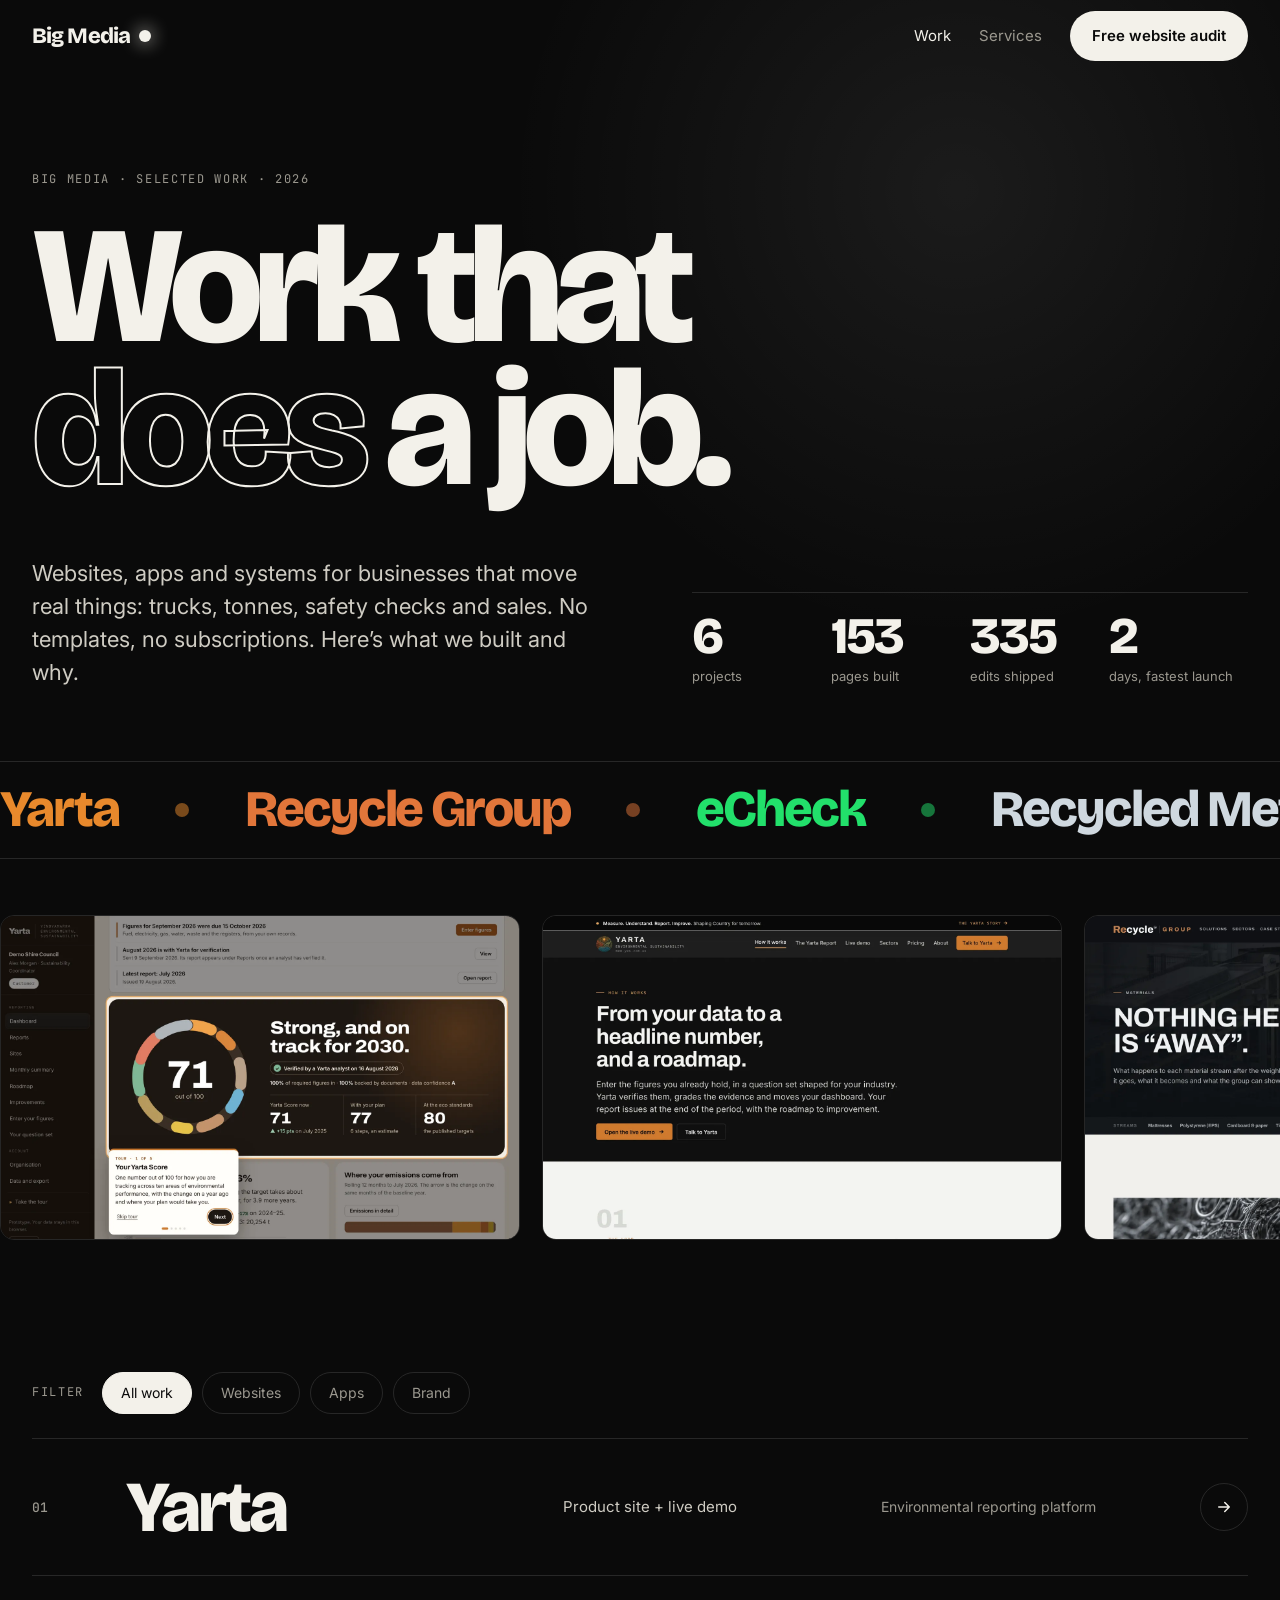
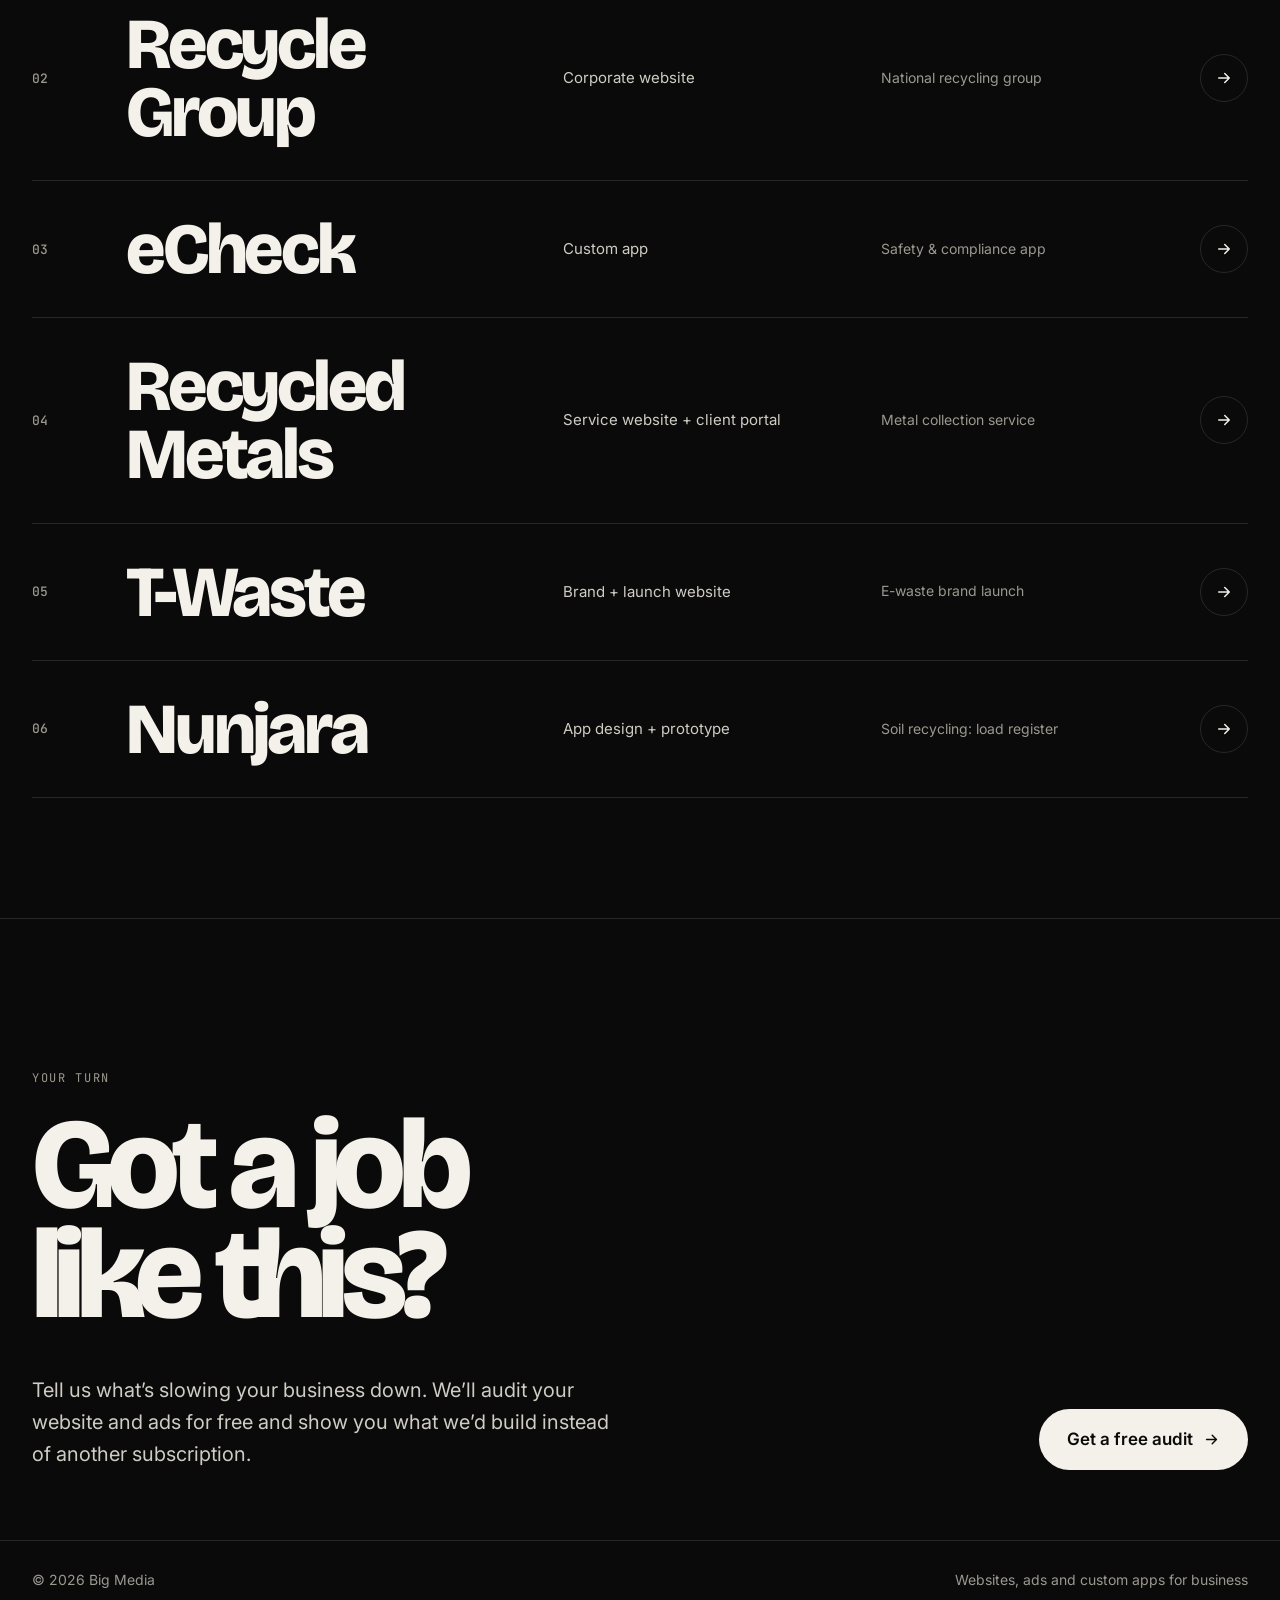
==== index.html @ c3345594 "Big Media case studies: work index and six case studies Co-Authored-By: Claude Opus 5.5 <noreply@ant" ====
<!doctype html>
<html lang="en-AU"><head>
<meta charset="utf-8"><meta name="viewport" content="width=device-width,initial-scale=1">
<title>Work | Big Media</title><meta name="description" content="Websites, apps and systems built by Big Media.">
<meta property="og:title" content="Work | Big Media"><meta property="og:description" content="Websites, apps and systems built by Big Media."><meta name="theme-color" content="#0a0a0a">
<link rel="preconnect" href="https://fonts.googleapis.com"><link rel="preconnect" href="https://fonts.gstatic.com" crossorigin>
<link href="https://fonts.googleapis.com/css2?family=Bricolage+Grotesque:opsz,wght@12..96,700;12..96,800&family=Inter:wght@400;500;600&family=JetBrains+Mono:wght@500&display=swap" rel="stylesheet">
<link rel="stylesheet" href="assets/site.css">
<style>:root{--a:#f3f1ea;--a-ink:#0a0a0a;--a-dark:#0c0c0c}</style>
</head><body>
<div class="prog" aria-hidden="true"></div>
<header class="top"><div class="wrap">
  <a class="logo" href="">Big Media<i></i></a>
  <nav class="nav"><a class="on" href="">Work</a><a href="#services">Services</a><a class="btn" href="#audit">Free website audit</a></nav>
</div></header>
<main>
<section class="ix-hero"><div class="wrap">
  <div class="k rv">Big Media · Selected work · 2026</div>
  <h1 class="rv d1"><span>Work that</span><span><em>does</em> a job.</span></h1>
  <div class="ix-sub"><p class="rv d2">Websites, apps and systems for businesses that move real things: trucks, tonnes, safety checks and sales. No templates, no subscriptions. Here’s what we built and why.</p>
  <div class="agg rv d3 countme"><div><b data-n="6">6</b><span>projects</span></div><div><b data-n="153">153</b><span>pages built</span></div><div><b data-n="335">335</b><span>edits shipped</span></div><div><b data-n="2">2</b><span>days, fastest launch</span></div></div></div>
</div>
<div class="marq" aria-hidden="true"><div class="tr"><span style="color:#e8892c">Yarta</span><span style="color:#e2763a">Recycle Group</span><span style="color:#22e06b">eCheck</span><span style="color:#cfd8df">Recycled Metals</span><span style="color:#3cff7d">T-Waste</span><span style="color:#e0a92e">Nunjara</span><span style="color:#e8892c">Yarta</span><span style="color:#e2763a">Recycle Group</span><span style="color:#22e06b">eCheck</span><span style="color:#cfd8df">Recycled Metals</span><span style="color:#3cff7d">T-Waste</span><span style="color:#e0a92e">Nunjara</span></div></div>
<div class="reel" aria-hidden="true"><div class="tr"><img src="img/yarta-demo.webp" alt="" loading="lazy"><img src="img/yarta-how.webp" alt="" loading="lazy"><img src="img/recycle-materials.webp" alt="" loading="lazy"><img src="img/recycle-trace.webp" alt="" loading="lazy"><img src="img/echeck-form.webp" alt="" loading="lazy"><img src="img/echeck-hero.webp" alt="" loading="lazy"><img src="img/steel-process.webp" alt="" loading="lazy"><img src="img/metals-book.webp" alt="" loading="lazy"><img src="img/twaste-tv.webp" alt="" loading="lazy"><img src="img/twaste-what.webp" alt="" loading="lazy"><img src="img/nun-a-truck.webp" alt="" loading="lazy"><img src="img/nun-a-office.webp" alt="" loading="lazy"><img src="img/yarta-demo.webp" alt="" loading="lazy"><img src="img/yarta-how.webp" alt="" loading="lazy"><img src="img/recycle-materials.webp" alt="" loading="lazy"><img src="img/recycle-trace.webp" alt="" loading="lazy"><img src="img/echeck-form.webp" alt="" loading="lazy"><img src="img/echeck-hero.webp" alt="" loading="lazy"><img src="img/steel-process.webp" alt="" loading="lazy"><img src="img/metals-book.webp" alt="" loading="lazy"><img src="img/twaste-tv.webp" alt="" loading="lazy"><img src="img/twaste-what.webp" alt="" loading="lazy"><img src="img/nun-a-truck.webp" alt="" loading="lazy"><img src="img/nun-a-office.webp" alt="" loading="lazy"></div></div></section>
<section id="work"><div class="wrap">
  <div class="filters rv"><span class="k">Filter</span><button class="chip" data-f="all" aria-pressed="true">All work</button><button class="chip" data-f="web" aria-pressed="false">Websites</button><button class="chip" data-f="app" aria-pressed="false">Apps</button><button class="chip" data-f="brand" aria-pressed="false">Brand</button></div>
  <div class="rows"><a class="row rv" href="yarta/" data-img="img/yarta-hero.webp" data-f="web app" style="--c:#e8892c">
<span class="th"><img src="img/yarta-hero.webp" alt="" loading="lazy" width="1600" height="1000"></span>
<span class="n">01</span><h2>Yarta</h2><span class="sv">Product site + live demo</span><span class="kk">Environmental reporting platform</span><span class="ar"><svg viewBox="0 0 24 24" fill="none" stroke="currentColor" stroke-width="2" stroke-linecap="round" stroke-linejoin="round"><path d="M5 12h14M13 6l6 6-6 6"/></svg></span></a><a class="row rv" href="recycle-group/" data-img="img/recycle-hero.webp" data-f="web" style="--c:#e2763a">
<span class="th"><img src="img/recycle-hero.webp" alt="" loading="lazy" width="1600" height="1000"></span>
<span class="n">02</span><h2>Recycle Group</h2><span class="sv">Corporate website</span><span class="kk">National recycling group</span><span class="ar"><svg viewBox="0 0 24 24" fill="none" stroke="currentColor" stroke-width="2" stroke-linecap="round" stroke-linejoin="round"><path d="M5 12h14M13 6l6 6-6 6"/></svg></span></a><a class="row rv" href="echeck/" data-img="img/echeck-shear.webp" data-f="app" style="--c:#22e06b">
<span class="th"><img src="img/echeck-shear.webp" alt="" loading="lazy" width="1600" height="1000"></span>
<span class="n">03</span><h2>eCheck</h2><span class="sv">Custom app</span><span class="kk">Safety &amp; compliance app</span><span class="ar"><svg viewBox="0 0 24 24" fill="none" stroke="currentColor" stroke-width="2" stroke-linecap="round" stroke-linejoin="round"><path d="M5 12h14M13 6l6 6-6 6"/></svg></span></a><a class="row rv" href="recycled-metals/" data-img="img/metals-hero.webp" data-f="web" style="--c:#cfd8df">
<span class="th"><img src="img/metals-hero.webp" alt="" loading="lazy" width="1600" height="1000"></span>
<span class="n">04</span><h2>Recycled Metals</h2><span class="sv">Service website + client portal</span><span class="kk">Metal collection service</span><span class="ar"><svg viewBox="0 0 24 24" fill="none" stroke="currentColor" stroke-width="2" stroke-linecap="round" stroke-linejoin="round"><path d="M5 12h14M13 6l6 6-6 6"/></svg></span></a><a class="row rv" href="t-waste/" data-img="img/twaste-hero.webp" data-f="web brand" style="--c:#3cff7d">
<span class="th"><img src="img/twaste-hero.webp" alt="" loading="lazy" width="1600" height="1000"></span>
<span class="n">05</span><h2>T-Waste</h2><span class="sv">Brand + launch website</span><span class="kk">E-waste brand launch</span><span class="ar"><svg viewBox="0 0 24 24" fill="none" stroke="currentColor" stroke-width="2" stroke-linecap="round" stroke-linejoin="round"><path d="M5 12h14M13 6l6 6-6 6"/></svg></span></a><a class="row rv" href="nunjara/" data-img="img/nun-a-field.webp" data-f="app" style="--c:#e0a92e">
<span class="th"><img src="img/nun-a-field.webp" alt="" loading="lazy" width="1600" height="1000"></span>
<span class="n">06</span><h2>Nunjara</h2><span class="sv">App design + prototype</span><span class="kk">Soil recycling: load register</span><span class="ar"><svg viewBox="0 0 24 24" fill="none" stroke="currentColor" stroke-width="2" stroke-linecap="round" stroke-linejoin="round"><path d="M5 12h14M13 6l6 6-6 6"/></svg></span></a></div>
</div></section>
<div class="peek" aria-hidden="true"><img alt=""></div>
</main><section class="cta" id="audit"><div class="wrap">
  <div class="k rv">Your turn</div>
  <h2 class="rv d1">Got a job<br>like <em>this?</em></h2>
  <div class="row3 rv d2"><p>Tell us what’s slowing your business down. We’ll audit your website and ads for free and show you what we’d build instead of another subscription.</p>
  <a class="btn acc" href="#contact">Get a free audit <svg viewBox="0 0 24 24" fill="none" stroke="currentColor" stroke-width="2" stroke-linecap="round" stroke-linejoin="round"><path d="M5 12h14M13 6l6 6-6 6"/></svg></a></div>
</div></section>
<footer class="foot"><div class="wrap"><span>© 2026 Big Media</span><span>Websites, ads and custom apps for business</span></div></footer>
<div class="lb" role="dialog" aria-modal="true" aria-label="Screenshot"><img alt=""><div class="cap"></div><button class="x" aria-label="Close"><svg viewBox="0 0 24 24" fill="none" stroke="currentColor" stroke-width="2" stroke-linecap="round"><path d="M6 6l12 12M18 6L6 18"/></svg></button><button class="pv" aria-label="Previous"><svg viewBox="0 0 24 24" fill="none" stroke="currentColor" stroke-width="2" stroke-linecap="round" stroke-linejoin="round"><path d="M19 12H5M11 6l-6 6 6 6"/></svg></button><button class="nx" aria-label="Next"><svg viewBox="0 0 24 24" fill="none" stroke="currentColor" stroke-width="2" stroke-linecap="round" stroke-linejoin="round"><path d="M5 12h14M13 6l6 6-6 6"/></svg></button></div>
<script src="assets/site.js" defer></script>
</body></html>
---- assets/site.css ----
/* Big Media: case studies. Brand tokens up top; each case study sets --a (its accent) and --a-ink. */
:root{
  --black:#0a0a0a; --char:#121212; --char2:#191919; --line-d:#272727; --white:#f3f1ea; --muted-d:#9b988f;
  --paper:#f3f1ea; --paper2:#fbfaf6; --ink:#0c0c0c; --ink2:#36352f; --muted:#68665f; --line:#dbd8ce;
  --a:#f3f1ea; --a-ink:#0a0a0a;
  --display:"Bricolage Grotesque","Inter",system-ui,sans-serif; --body:"Inter",system-ui,sans-serif; --mono:"JetBrains Mono",ui-monospace,monospace;
  --wrap:1320px; --r:20px; --ease:cubic-bezier(.2,.7,.1,1);
}
*{box-sizing:border-box}
html{-webkit-text-size-adjust:100%;scroll-behavior:smooth}
body{margin:0;background:var(--black);color:var(--white);font:17px/1.6 var(--body);-webkit-font-smoothing:antialiased;overflow-x:hidden}
img{display:block;max-width:100%;height:auto}
a{color:inherit}
button{font:inherit;color:inherit;cursor:pointer}
::selection{background:var(--a);color:var(--a-ink)}
:focus-visible{outline:2px solid var(--a);outline-offset:3px;border-radius:4px}
.wrap{max-width:var(--wrap);margin:0 auto;padding:0 32px}
@media(max-width:700px){.wrap{padding:0 16px}}
.mono{font-family:var(--mono)}
.k{font-family:var(--mono);font-size:12px;letter-spacing:.14em;text-transform:uppercase;color:var(--muted-d)}
.light .k{color:var(--muted)}
.k b{color:var(--a);font-weight:500}
.light{background:var(--paper);color:var(--ink)}

/* reveal */
.rv{opacity:0;transform:translateY(28px);transition:opacity .9s var(--ease),transform .9s var(--ease)}
.rv.in{opacity:1;transform:none}
.rv.d1{transition-delay:.08s}.rv.d2{transition-delay:.16s}.rv.d3{transition-delay:.24s}
@media(prefers-reduced-motion:reduce){.rv{opacity:1;transform:none;transition:none}html{scroll-behavior:auto}}

/* header */
.top{position:fixed;inset:0 0 auto 0;z-index:40;transition:background .3s,border-color .3s;border-bottom:1px solid transparent}
.top.solid{background:rgba(10,10,10,.82);backdrop-filter:blur(14px);border-color:var(--line-d)}
.top .wrap{display:flex;align-items:center;gap:28px;height:72px}
.logo{font:800 22px/1 var(--display);letter-spacing:-.04em;text-decoration:none;display:flex;align-items:center;gap:9px}
.logo i{width:12px;height:12px;border-radius:50%;background:var(--a);box-shadow:0 0 18px var(--a)}
.nav{margin-left:auto;display:flex;gap:28px;align-items:center;font-size:15px}
.nav a{text-decoration:none;color:var(--muted-d);transition:color .2s}
.nav a:hover,.nav a.on{color:var(--white)}
.btn{display:inline-flex;align-items:center;gap:10px;background:var(--white);color:var(--black)!important;text-decoration:none;font-weight:600;font-size:15px;padding:13px 22px;border-radius:999px;white-space:nowrap;transition:transform .25s var(--ease),background .25s;border:0}
.btn:hover{transform:translateY(-2px)}
.btn svg{width:17px;height:17px;transition:transform .25s var(--ease)}
.btn:hover svg{transform:translateX(3px)}
.btn.acc{background:var(--a);color:var(--a-ink)!important}
.btn.line{background:transparent;color:var(--white)!important;box-shadow:inset 0 0 0 1.5px #3a3a3a}
.light .btn.line{color:var(--ink)!important;box-shadow:inset 0 0 0 1.5px var(--ink)}
@media(max-width:760px){.nav a:not(.btn){display:none}.nav .btn{padding:10px 16px;font-size:14px}}
.prog{position:fixed;left:0;top:0;height:3px;width:0;background:var(--a);z-index:50;box-shadow:0 0 12px var(--a)}

/* ============ INDEX ============ */
.ix-hero{padding:170px 0 60px;position:relative;overflow:hidden}
.ix-hero::before{content:"";position:absolute;inset:-20% -10% auto auto;width:900px;height:900px;background:radial-gradient(closest-side,rgba(255,255,255,.07),transparent);pointer-events:none}
.ix-hero h1{font:800 clamp(64px,13vw,210px)/.86 var(--display);letter-spacing:-.055em;margin:26px 0 0}
.ix-hero h1 span{display:block}
.ix-hero h1 em{font-style:normal;color:transparent;-webkit-text-stroke:2px var(--white)}
.ix-sub{display:grid;grid-template-columns:1.1fr 1fr;gap:48px;align-items:end;margin-top:56px}
.ix-sub p{font-size:22px;line-height:1.5;color:#cfccc3;margin:0;max-width:560px}
.agg{display:grid;grid-template-columns:repeat(4,1fr);gap:0;border-top:1px solid var(--line-d)}
.agg div{padding:18px 12px 0 0}
.agg b{display:block;font:800 clamp(34px,4vw,56px)/1 var(--display);letter-spacing:-.04em}
.agg span{font-size:13px;color:var(--muted-d)}
@media(max-width:900px){.ix-sub{grid-template-columns:1fr}.agg{grid-template-columns:1fr 1fr}.agg div{padding-bottom:14px}}

.marq{border-block:1px solid var(--line-d);overflow:hidden;padding:22px 0;margin-top:72px}
.marq .tr{display:flex;gap:56px;width:max-content;animation:mq 38s linear infinite}
.marq span{font:800 clamp(30px,4vw,56px)/1 var(--display);letter-spacing:-.04em;white-space:nowrap;display:flex;align-items:center;gap:56px}
.marq span::after{content:"";width:14px;height:14px;border-radius:50%;background:currentColor;opacity:.5}
@keyframes mq{to{transform:translateX(-50%)}}
@media(prefers-reduced-motion:reduce){.marq .tr{animation:none}}

.filters{display:flex;gap:10px;flex-wrap:wrap;padding:72px 0 24px;align-items:center}
.filters .k{margin-right:8px}
.chip{background:transparent;border:1px solid var(--line-d);color:var(--muted-d);border-radius:999px;padding:9px 18px;font-size:14px;transition:all .2s}
.chip:hover{color:var(--white);border-color:#444}
.chip[aria-pressed=true]{background:var(--white);color:var(--black);border-color:var(--white)}

.rows{border-top:1px solid var(--line-d);margin-bottom:120px}
.row{display:grid;grid-template-columns:70px 1.4fr 1fr 1fr 48px;gap:24px;align-items:center;padding:34px 0;border-bottom:1px solid var(--line-d);text-decoration:none;position:relative;transition:padding .4s var(--ease)}
.row .n{font:500 13px var(--mono);color:var(--muted-d)}
.row h2{font:800 clamp(38px,5.6vw,84px)/.95 var(--display);letter-spacing:-.045em;margin:0;transition:color .3s,transform .4s var(--ease)}
.row .sv{font-size:15px;color:#cfccc3}
.row .kk{font-size:14px;color:var(--muted-d)}
.row .ar{width:48px;height:48px;border-radius:50%;border:1px solid var(--line-d);display:grid;place-items:center;transition:all .3s var(--ease)}
.row .ar svg{width:18px;height:18px}
.row:hover h2{color:var(--c);transform:translateX(12px)}
.row:hover .ar{background:var(--c);border-color:var(--c);color:#000;transform:rotate(-45deg)}
.row .th{display:none}
.row.hide{display:none}
@media(max-width:900px){.row{grid-template-columns:1fr 48px;gap:10px 16px;padding:26px 0}.row .n{grid-column:1/-1}.row .sv,.row .kk{grid-column:1}.row .ar{display:none}
  .row .th{display:block;grid-column:1/-1;order:-1;border-radius:14px;overflow:hidden;aspect-ratio:16/10;background:var(--char)}.row .th img{width:100%;height:100%;object-fit:cover;object-position:top}}
.peek{position:fixed;left:0;top:0;width:440px;aspect-ratio:16/10;border-radius:14px;overflow:hidden;pointer-events:none;z-index:30;opacity:0;transform:translate(-50%,-50%) scale(.85) rotate(-2deg);transition:opacity .25s,transform .35s var(--ease);box-shadow:0 40px 80px -20px rgba(0,0,0,.8);border:1px solid #333}
.peek.on{opacity:1;transform:translate(-50%,-50%) scale(1) rotate(-2deg)}
.peek img{width:100%;height:100%;object-fit:cover;object-position:top}
@media(hover:none),(max-width:900px){.peek{display:none}}

/* ============ CASE ============ */
.c-hero{padding:150px 0 0;position:relative;overflow:hidden}
.c-hero::before{content:"";position:absolute;left:50%;top:38%;width:1400px;height:1000px;transform:translateX(-50%);background:radial-gradient(closest-side,color-mix(in srgb,var(--a) 26%,transparent),transparent 70%);pointer-events:none;opacity:.55}
.crumb{font-size:14px;color:var(--muted-d);position:relative}
.crumb a{text-decoration:none} .crumb a:hover{color:var(--white)}
.c-hero h1{font:800 clamp(48px,8.4vw,132px)/.9 var(--display);letter-spacing:-.05em;margin:24px 0 28px;max-width:13ch;position:relative}
.c-line{font-size:clamp(19px,1.8vw,23px);line-height:1.5;color:#cfccc3;max-width:720px;margin:0;position:relative}
.c-meta{display:grid;grid-template-columns:repeat(4,1fr);margin-top:56px;border-top:1px solid var(--line-d);position:relative}
.c-meta div{padding:18px 16px 0 0}
.c-meta dt{font:500 11.5px var(--mono);letter-spacing:.12em;text-transform:uppercase;color:var(--muted-d)}
.c-meta dd{margin:6px 0 0;font-weight:500}
.c-meta a{color:var(--a);text-decoration:none} .c-meta a:hover{text-decoration:underline}
@media(max-width:760px){.c-meta{grid-template-columns:1fr 1fr}}
.stagewrap{perspective:1800px;padding:80px 0 0;position:relative}
.tilt{transform-origin:50% 0;transform:rotateX(14deg) scale(.94);transition:transform .2s linear;will-change:transform}
@media(prefers-reduced-motion:reduce){.tilt{transform:none!important}}

.frame{border-radius:14px;overflow:hidden;background:#000;border:1px solid #2c2c2c;box-shadow:0 60px 120px -50px rgba(0,0,0,.95),0 0 0 1px rgba(255,255,255,.02)}
.frame .bar{height:36px;background:#1a1a1a;display:flex;align-items:center;gap:7px;padding:0 14px;border-bottom:1px solid #2a2a2a}
.frame .bar i{width:11px;height:11px;border-radius:50%;background:#3a3a3a}
.frame .bar em{margin:0 auto;font:12px var(--mono);color:#8b887f;font-style:normal;background:#101010;border-radius:7px;padding:5px 16px;transform:translateX(-24px)}
@media(max-width:640px){.frame .bar em{display:none}.frame .bar{height:26px}.frame .bar i{width:8px;height:8px}}
.light .frame{border-color:#cfccc2;box-shadow:0 50px 100px -50px rgba(0,0,0,.45)}

.stats{padding:96px 0 110px}
.stats .g{display:grid;grid-template-columns:repeat(4,1fr)}
.stats .g div{padding:26px 24px 0 0;border-top:1px solid var(--line-d)}
.stats b{display:block;font:800 clamp(56px,8vw,128px)/.9 var(--display);letter-spacing:-.06em;color:var(--white)}
.stats b.ac{color:var(--a)}
.stats .g>div>span{font-size:15px;color:var(--muted-d);display:block;margin-top:10px}
@media(max-width:760px){.stats .g{grid-template-columns:1fr 1fr;row-gap:26px}.stats{padding:64px 0 72px}}

.subnav{position:sticky;top:72px;z-index:20;background:rgba(243,241,234,.9);backdrop-filter:blur(12px);border-bottom:1px solid var(--line)}
.subnav .wrap{display:flex;gap:6px;overflow-x:auto;scrollbar-width:none;height:54px;align-items:center}
.subnav .wrap::-webkit-scrollbar{display:none}
.subnav a{font-size:14px;color:var(--muted);text-decoration:none;padding:7px 14px;border-radius:999px;white-space:nowrap;transition:all .2s}
.subnav a.on{background:var(--ink);color:var(--paper)}
.subnav .nm{font:800 17px var(--display);letter-spacing:-.03em;color:var(--ink);margin-right:14px;white-space:nowrap}

.sec{padding:130px 0}
.sec.tight{padding-top:0}
@media(max-width:760px){.sec{padding:80px 0}}
.h2{font:800 clamp(40px,5.4vw,80px)/.95 var(--display);letter-spacing:-.05em;margin:16px 0 0}
.pg{display:grid;grid-template-columns:repeat(2,1fr);gap:64px;margin-top:64px}
.pg h3{font:600 13px var(--mono);letter-spacing:.12em;text-transform:uppercase;color:var(--muted);margin:0 0 16px;display:flex;align-items:center;gap:10px}
.pg h3::before{content:"";width:22px;height:2px;background:var(--a-dark,var(--ink))}
.pg p{font-size:clamp(20px,1.9vw,26px);line-height:1.45;margin:0;color:var(--ink);letter-spacing:-.01em}
@media(max-width:860px){.pg{grid-template-columns:1fr;gap:36px;margin-top:40px}}

.feat{display:grid;grid-template-columns:.9fr 1.5fr;gap:72px;align-items:center;padding:72px 0;border-top:1px solid var(--line)}
.feat:nth-child(even){grid-template-columns:1.5fr .9fr}
.feat:nth-child(even) .ft{order:2}
.feat .num{font:800 88px/.8 var(--display);letter-spacing:-.06em;color:transparent;-webkit-text-stroke:1.5px var(--ink);opacity:.25}
.feat h3{font:800 clamp(30px,3.2vw,46px)/1 var(--display);letter-spacing:-.04em;margin:22px 0 18px}
.feat p{font-size:18px;color:var(--ink2);margin:0;max-width:44ch}
.feat figcaption{font-size:13.5px;color:var(--muted);margin-top:14px;display:flex;align-items:center;gap:8px}
.feat figcaption::before{content:"";width:7px;height:7px;border-radius:50%;background:var(--a-dark,var(--ink))}
.feat figure{margin:0}
.feat .frame{cursor:zoom-in;transition:transform .5s var(--ease)}
.feat .frame:hover{transform:translateY(-6px)}
@media(max-width:900px){.feat,.feat:nth-child(even){grid-template-columns:1fr;gap:28px;padding:48px 0}.feat:nth-child(even) .ft{order:0}.feat .num{font-size:60px}}

.gal{padding:130px 0 0}
.strip{display:flex;gap:24px;overflow-x:auto;scroll-snap-type:x mandatory;padding:48px 32px 32px;scrollbar-width:thin;scrollbar-color:#333 transparent;cursor:grab}
.strip.drag{cursor:grabbing;scroll-snap-type:none}
.strip figure{flex:0 0 min(860px,82vw);scroll-snap-align:center;margin:0}
.strip figcaption{font-size:14px;color:var(--muted-d);margin-top:14px}
.strip .frame{cursor:zoom-in}
.galhead{display:flex;justify-content:space-between;align-items:end;gap:24px;flex-wrap:wrap}
.arrows{display:flex;gap:10px}
.arrows button{width:52px;height:52px;border-radius:50%;background:transparent;border:1px solid var(--line-d);display:grid;place-items:center;transition:all .2s}
.arrows button:hover{background:var(--white);color:var(--black)}
.arrows svg{width:18px;height:18px}

.phones{display:flex;justify-content:center;align-items:flex-end;gap:0;padding:90px 0 140px}
.phone{width:290px;border-radius:46px;padding:11px;background:#050505;border:1px solid #333;box-shadow:0 50px 90px -30px rgba(0,0,0,.95);position:relative}
.phone::before{content:"";position:absolute;top:20px;left:50%;width:84px;height:24px;border-radius:20px;background:#050505;transform:translateX(-50%);z-index:2}
.phone img{border-radius:36px;aspect-ratio:390/800;object-fit:cover;object-position:top;width:100%}
.phone:nth-child(1){transform:translateX(40px) rotate(-7deg) translateY(30px)}
.phone:nth-child(2){z-index:2;transform:translateY(-10px)}
.phone:nth-child(3){transform:translateX(-40px) rotate(7deg) translateY(30px)}
@media(max-width:860px){.phones{padding:56px 0 90px}.phone{width:44vw;border-radius:30px;padding:7px}.phone img{border-radius:24px}.phone::before{width:40px;height:12px;top:13px}.phone:nth-child(3){display:none}.phone:nth-child(1){transform:translateX(12px) rotate(-5deg) translateY(16px)}.phone:nth-child(2){transform:translateX(-12px)}}

.tl{padding:0 0 130px}
.tl ol{list-style:none;margin:56px 0 0;padding:0;display:grid;grid-auto-flow:column;grid-auto-columns:1fr;gap:0;position:relative}
.tl ol::before{content:"";position:absolute;left:0;right:0;top:9px;height:2px;background:var(--line-d)}
.tl li{position:relative;padding:40px 24px 0 0}
.tl li::before{content:"";position:absolute;top:2px;left:0;width:16px;height:16px;border-radius:50%;background:var(--black);border:2px solid var(--a)}
.tl li:last-child::before{background:var(--a);box-shadow:0 0 16px var(--a)}
.tl b{display:block;font:800 26px/1 var(--display);letter-spacing:-.03em}
.tl span{display:block;color:#cfccc3;font-size:15px;margin-top:10px;max-width:24ch}
@media(max-width:860px){.tl ol{grid-auto-flow:row;gap:0}.tl ol::before{left:7px;right:auto;top:0;bottom:0;width:2px;height:auto}.tl li{padding:0 0 32px 44px}.tl li::before{top:4px}}

.live{padding:0 0 140px}
.live .frame{margin-top:48px}
.live .vp{position:relative;width:100%;aspect-ratio:16/10;background:#0e0e0e center top/cover no-repeat;overflow:hidden}
.live iframe:not([src]){visibility:hidden}
.live iframe{position:absolute;left:0;top:0;width:1440px;height:900px;border:0;transform-origin:0 0;background:#fff}
.live .cover{position:absolute;inset:0;display:grid;place-items:center;background:rgba(0,0,0,.45);transition:opacity .3s}
.live .cover.off{opacity:0;pointer-events:none}
.live .row2{display:flex;justify-content:space-between;gap:16px;flex-wrap:wrap;align-items:end}
@media(max-width:700px){.live .vp{aspect-ratio:9/14}}

.result{background:var(--a);color:var(--a-ink);padding:130px 0}
.result .k{color:color-mix(in srgb,var(--a-ink) 65%,transparent)}
.result .big{font:800 clamp(34px,4.6vw,68px)/1.02 var(--display);letter-spacing:-.045em;margin:20px 0 0;max-width:20ch}
.result .cols{display:grid;grid-template-columns:repeat(3,1fr);gap:48px;margin-top:72px;border-top:1px solid color-mix(in srgb,var(--a-ink) 22%,transparent);padding-top:28px}
.result h4{font:500 12px var(--mono);letter-spacing:.12em;text-transform:uppercase;margin:0 0 14px;opacity:.65}
.result ul{list-style:none;margin:0;padding:0;display:flex;flex-wrap:wrap;gap:8px}
.result li{border:1px solid color-mix(in srgb,var(--a-ink) 30%,transparent);border-radius:999px;padding:6px 14px;font-size:14px}
.result p{margin:0;font-size:16px}
.result .btn{background:var(--a-ink);color:var(--a)!important;margin-top:4px}
@media(max-width:860px){.result{padding:80px 0}.result .cols{grid-template-columns:1fr;gap:32px;margin-top:48px}}

.next{display:block;position:relative;overflow:hidden;text-decoration:none;background:var(--black);border-top:1px solid var(--line-d)}
.next img{position:absolute;inset:0;width:100%;height:100%;object-fit:cover;object-position:top;opacity:.22;transform:scale(1.04);transition:transform 1.2s var(--ease),opacity .6s}
.next::after{content:"";position:absolute;inset:0;background:linear-gradient(90deg,rgba(10,10,10,.95) 30%,rgba(10,10,10,.4))}
.next .wrap{position:relative;z-index:1;padding-top:110px;padding-bottom:110px;display:flex;justify-content:space-between;align-items:end;gap:24px}
.next strong{display:block;font:800 clamp(60px,10vw,160px)/.86 var(--display);letter-spacing:-.06em;margin-top:18px;transition:color .4s}
.next:hover img{transform:scale(1);opacity:.4}
.next:hover strong{color:var(--na)}
.next .ar{width:84px;height:84px;border-radius:50%;background:var(--na);color:#000;display:grid;place-items:center;flex:none;transition:transform .4s var(--ease)}
.next:hover .ar{transform:rotate(-45deg)}
.next .ar svg{width:30px;height:30px}
@media(max-width:700px){.next .ar{width:56px;height:56px}.next .wrap{padding-top:72px;padding-bottom:72px}}

.cta{padding:150px 0 70px;text-align:left;border-top:1px solid var(--line-d)}
.cta h2{font:800 clamp(56px,10vw,170px)/.86 var(--display);letter-spacing:-.06em;margin:22px 0 0}
.cta h2 em{font-style:normal;color:var(--a)}
.cta .row3{display:flex;justify-content:space-between;align-items:end;gap:32px;flex-wrap:wrap;margin-top:44px}
.cta p{font-size:20px;color:#cfccc3;max-width:46ch;margin:0}
.cta .btn{font-size:17px;padding:17px 28px}
.foot{padding:0 0 40px;color:var(--muted-d);font-size:14px}
.foot .wrap{display:flex;justify-content:space-between;gap:16px;flex-wrap:wrap;border-top:1px solid var(--line-d);padding-top:28px}

/* lightbox */
.lb{position:fixed;inset:0;z-index:60;background:rgba(5,5,5,.94);display:none;align-items:center;justify-content:center;padding:4vw}
.lb.on{display:flex}
.lb img{max-width:100%;max-height:86vh;border-radius:10px;box-shadow:0 40px 100px rgba(0,0,0,.8)}
.lb .cap{position:absolute;bottom:22px;left:0;right:0;text-align:center;color:var(--muted-d);font-size:14px}
.lb button{position:absolute;background:rgba(255,255,255,.08);border:0;border-radius:50%;width:52px;height:52px;display:grid;place-items:center;color:#fff}
.lb .x{top:20px;right:20px}.lb .pv{left:20px;top:50%;transform:translateY(-50%)}.lb .nx{right:20px;top:50%;transform:translateY(-50%)}
.lb svg{width:20px;height:20px}

/* index reel */
.reel{overflow:hidden;padding:56px 0 0}
.reel .tr{display:flex;gap:22px;width:max-content;animation:mq 70s linear infinite reverse}
.reel img{width:520px;aspect-ratio:16/10;object-fit:cover;object-position:top;border-radius:14px;border:1px solid #262626}
@media(max-width:700px){.reel img{width:300px}}
@media(prefers-reduced-motion:reduce){.reel .tr{animation:none}}
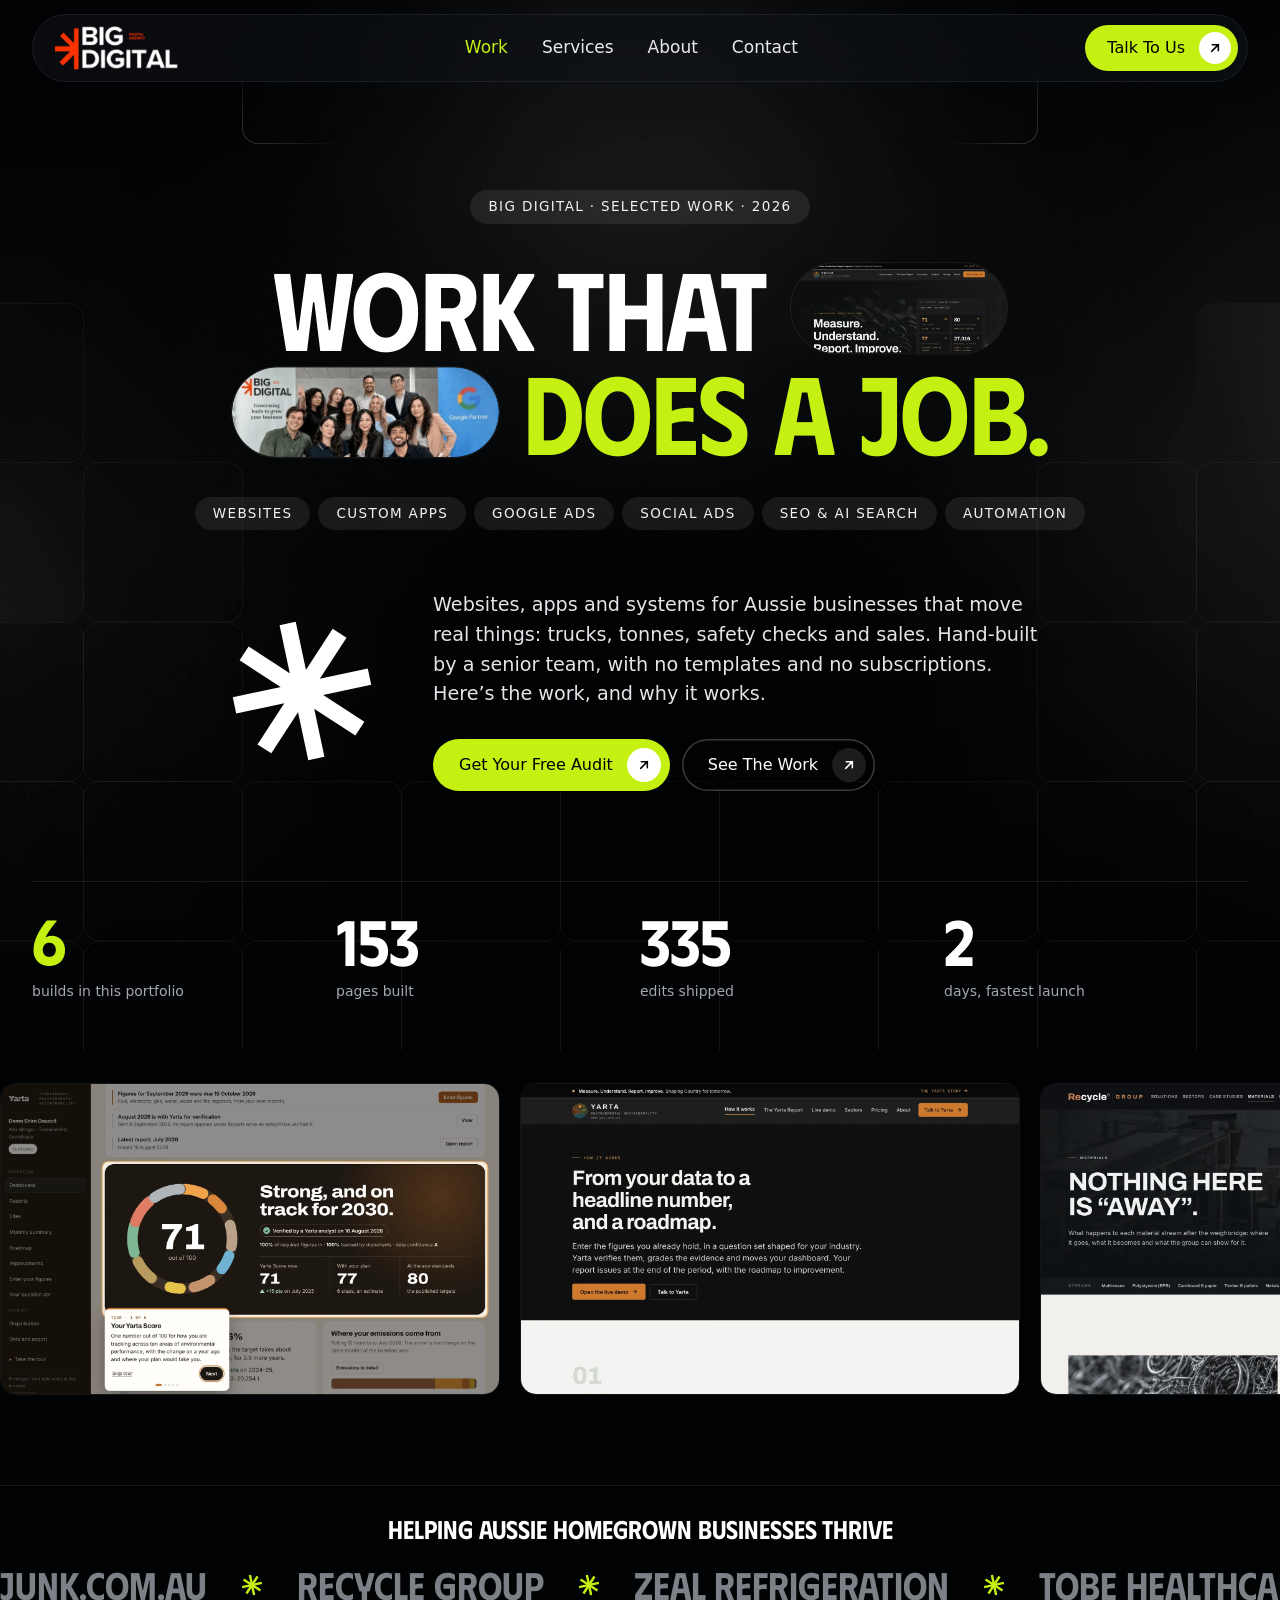
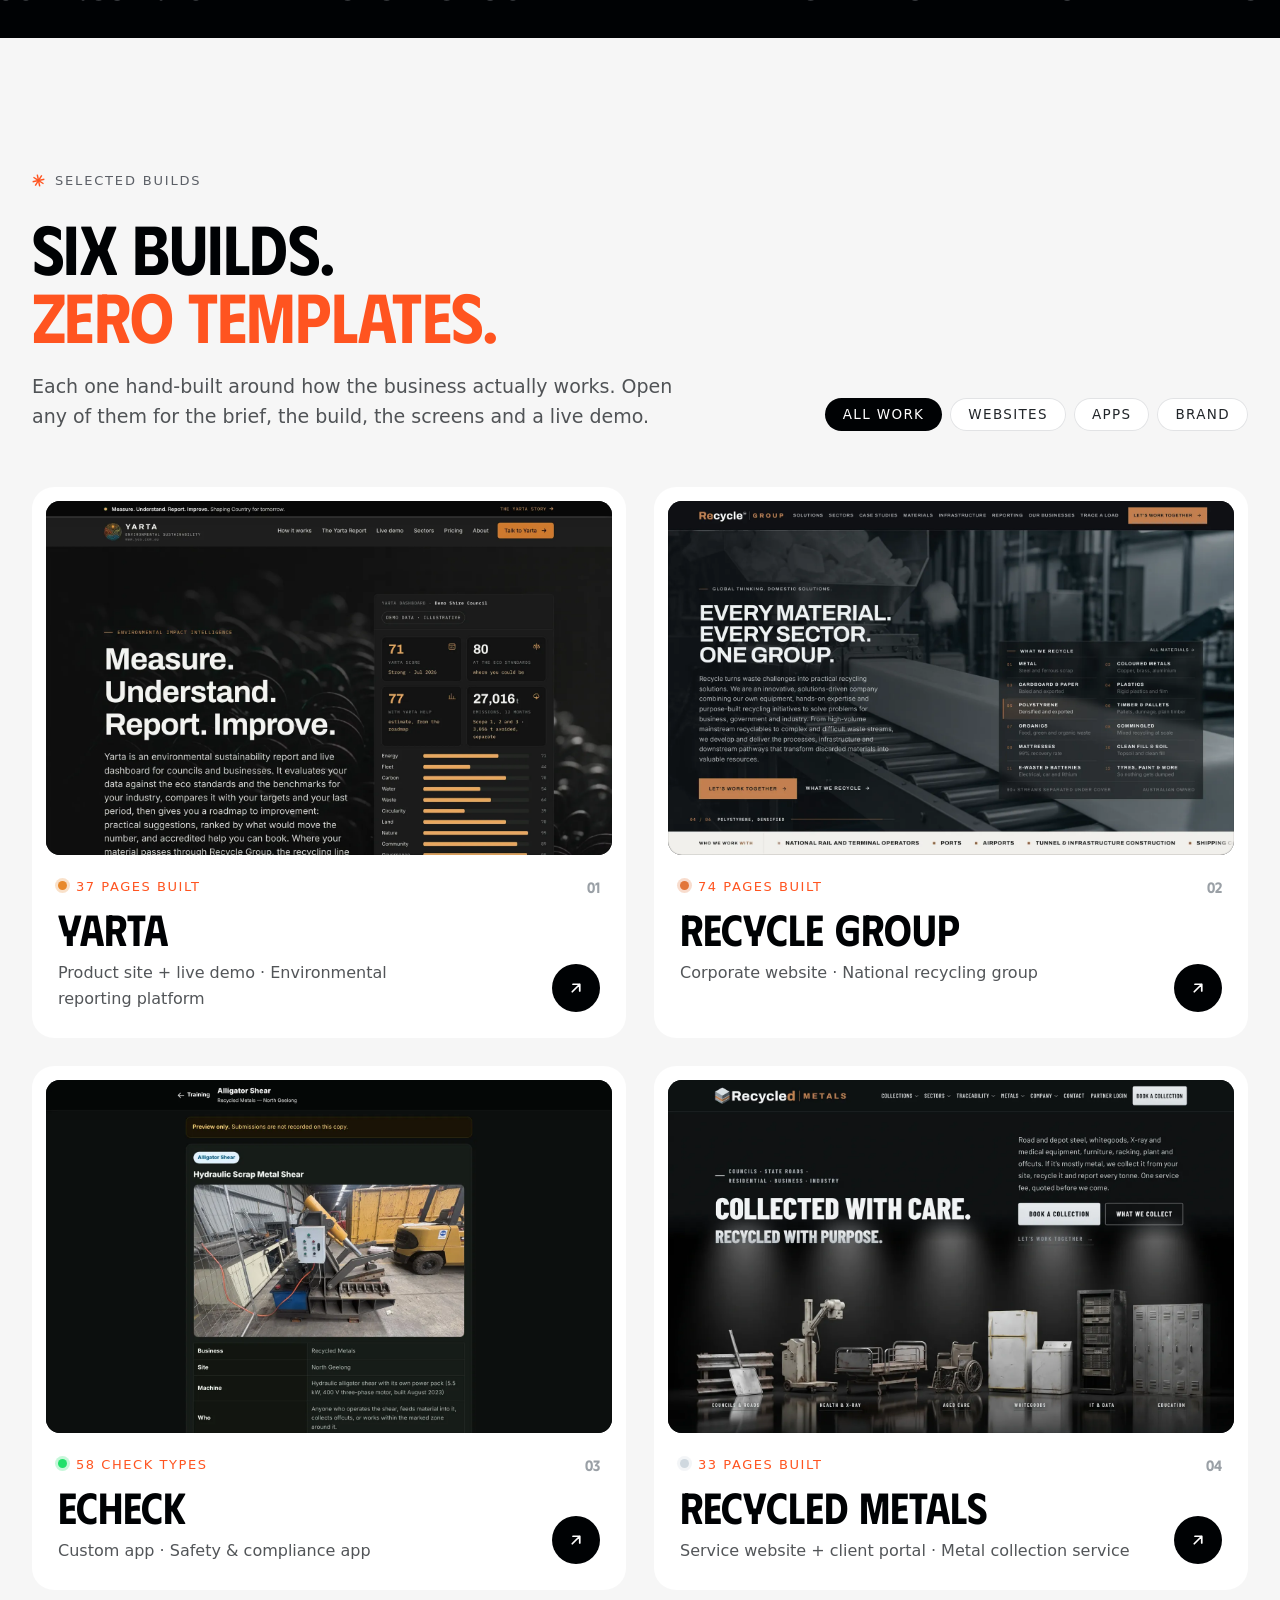
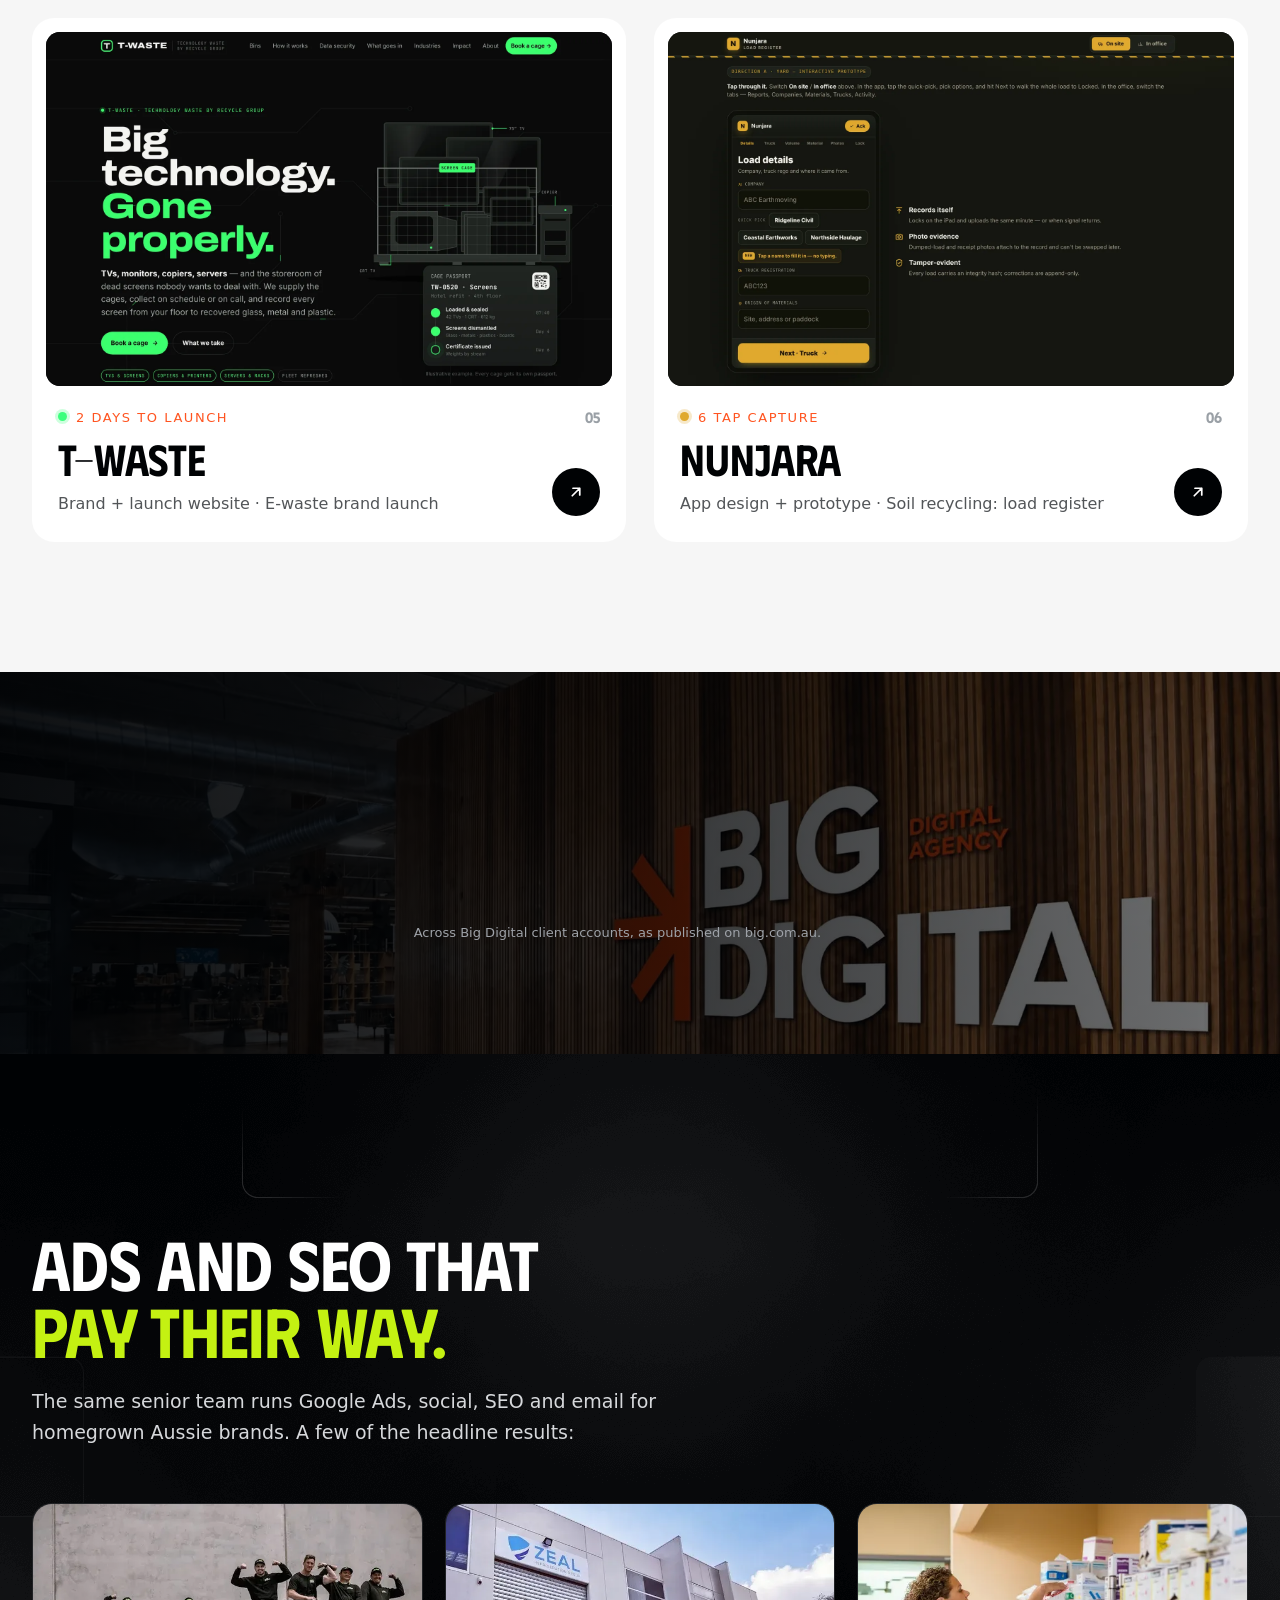
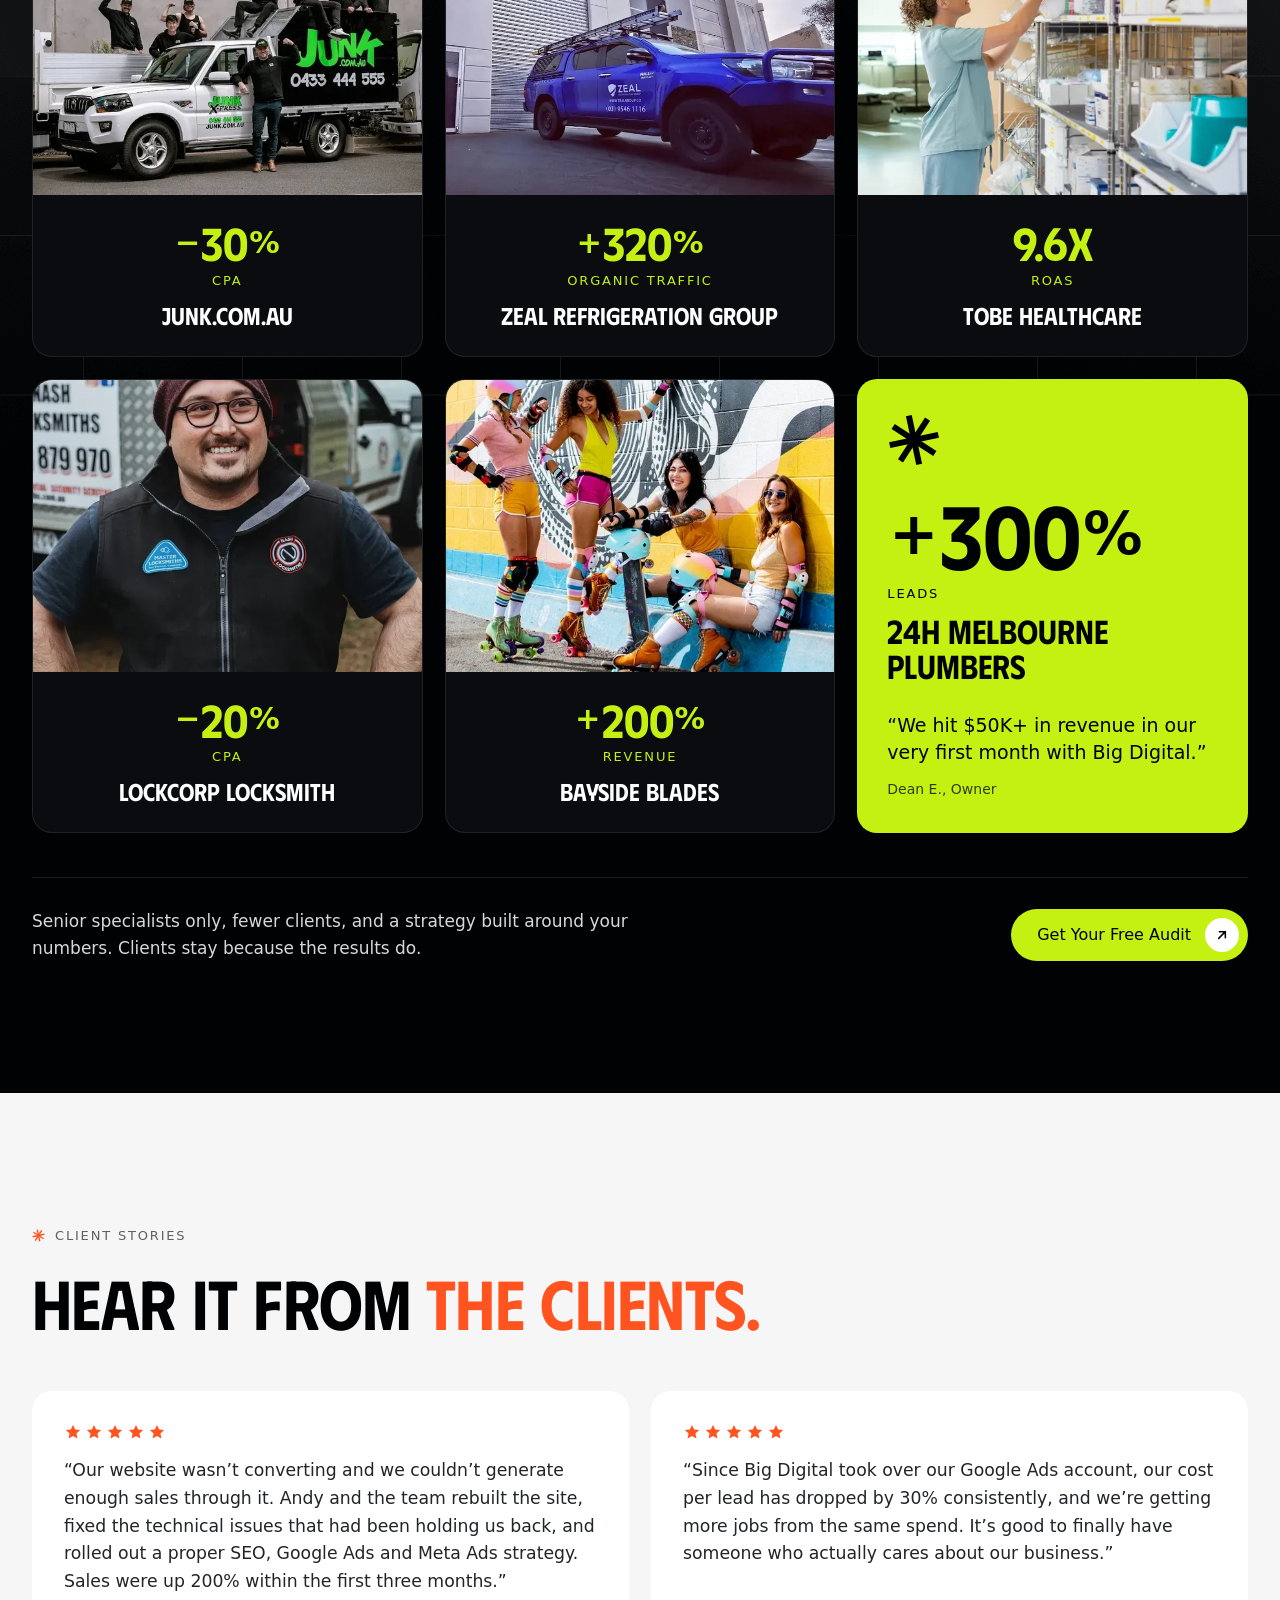
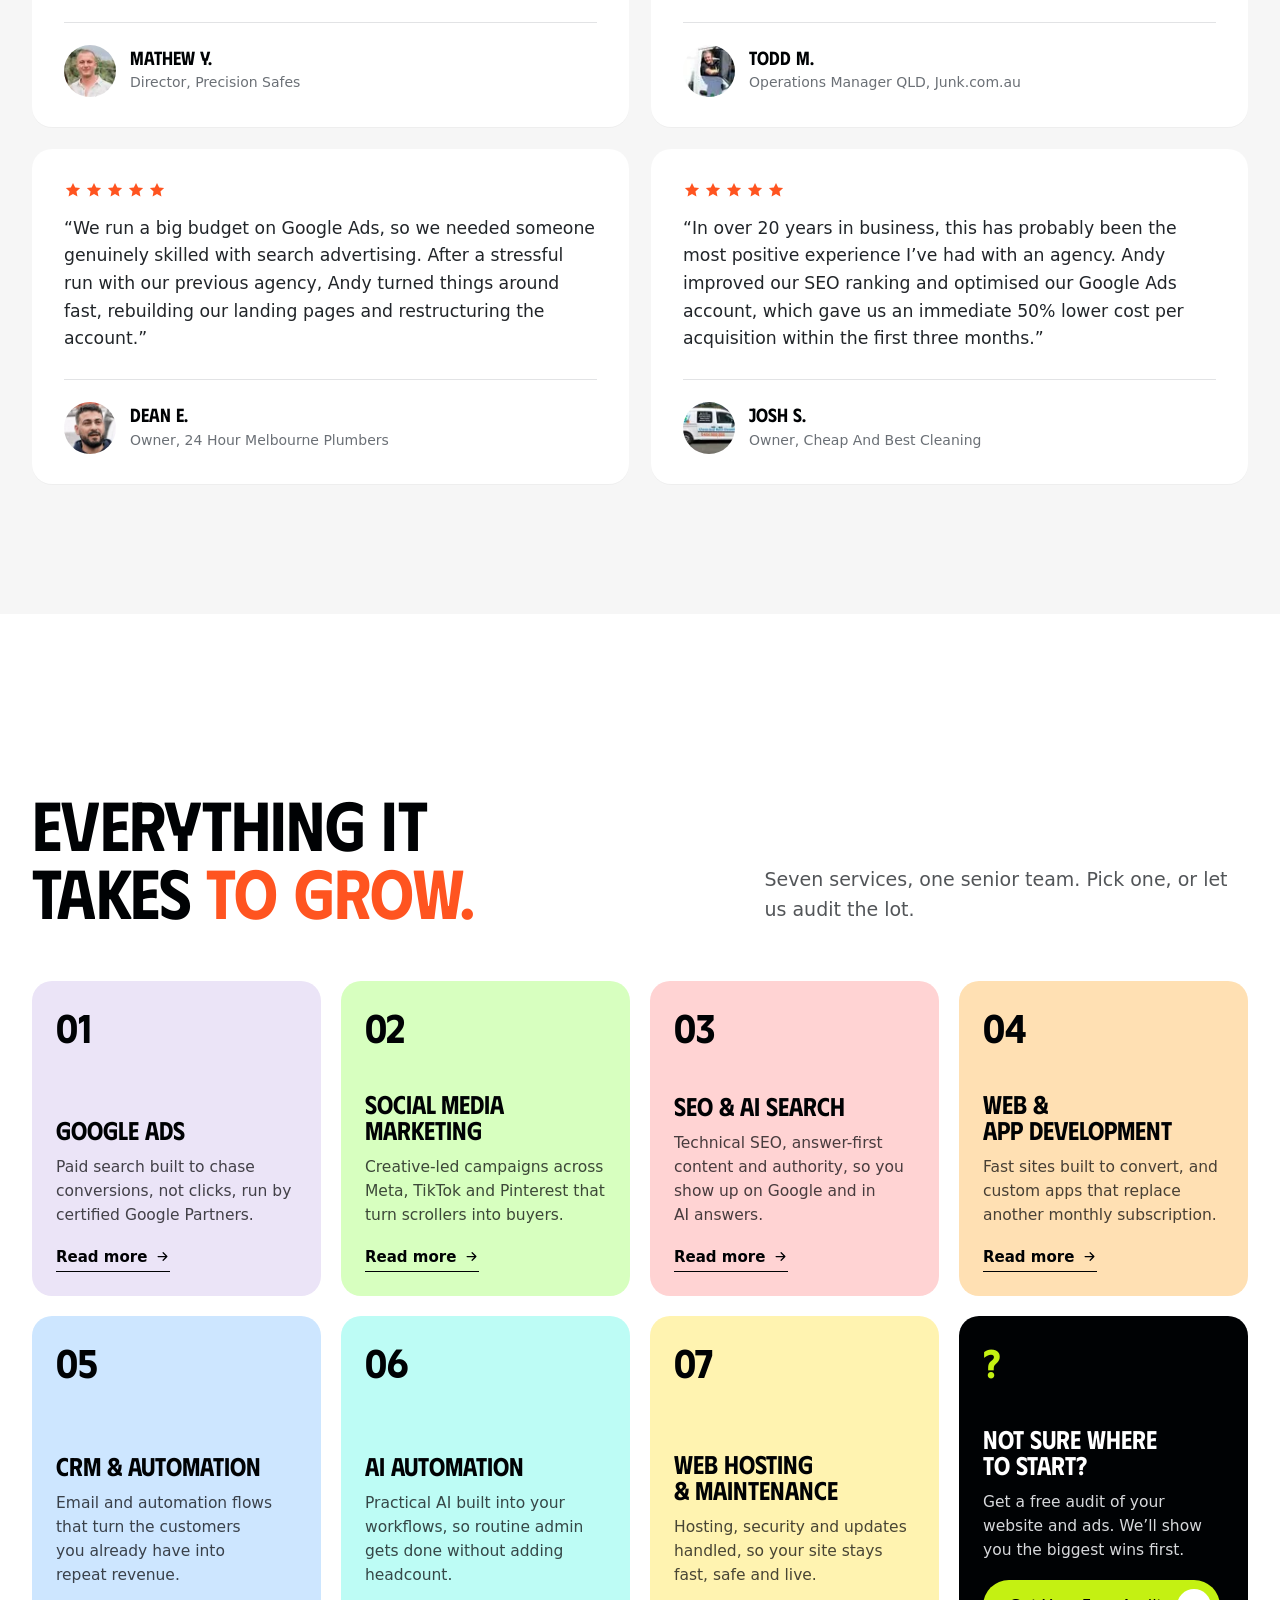
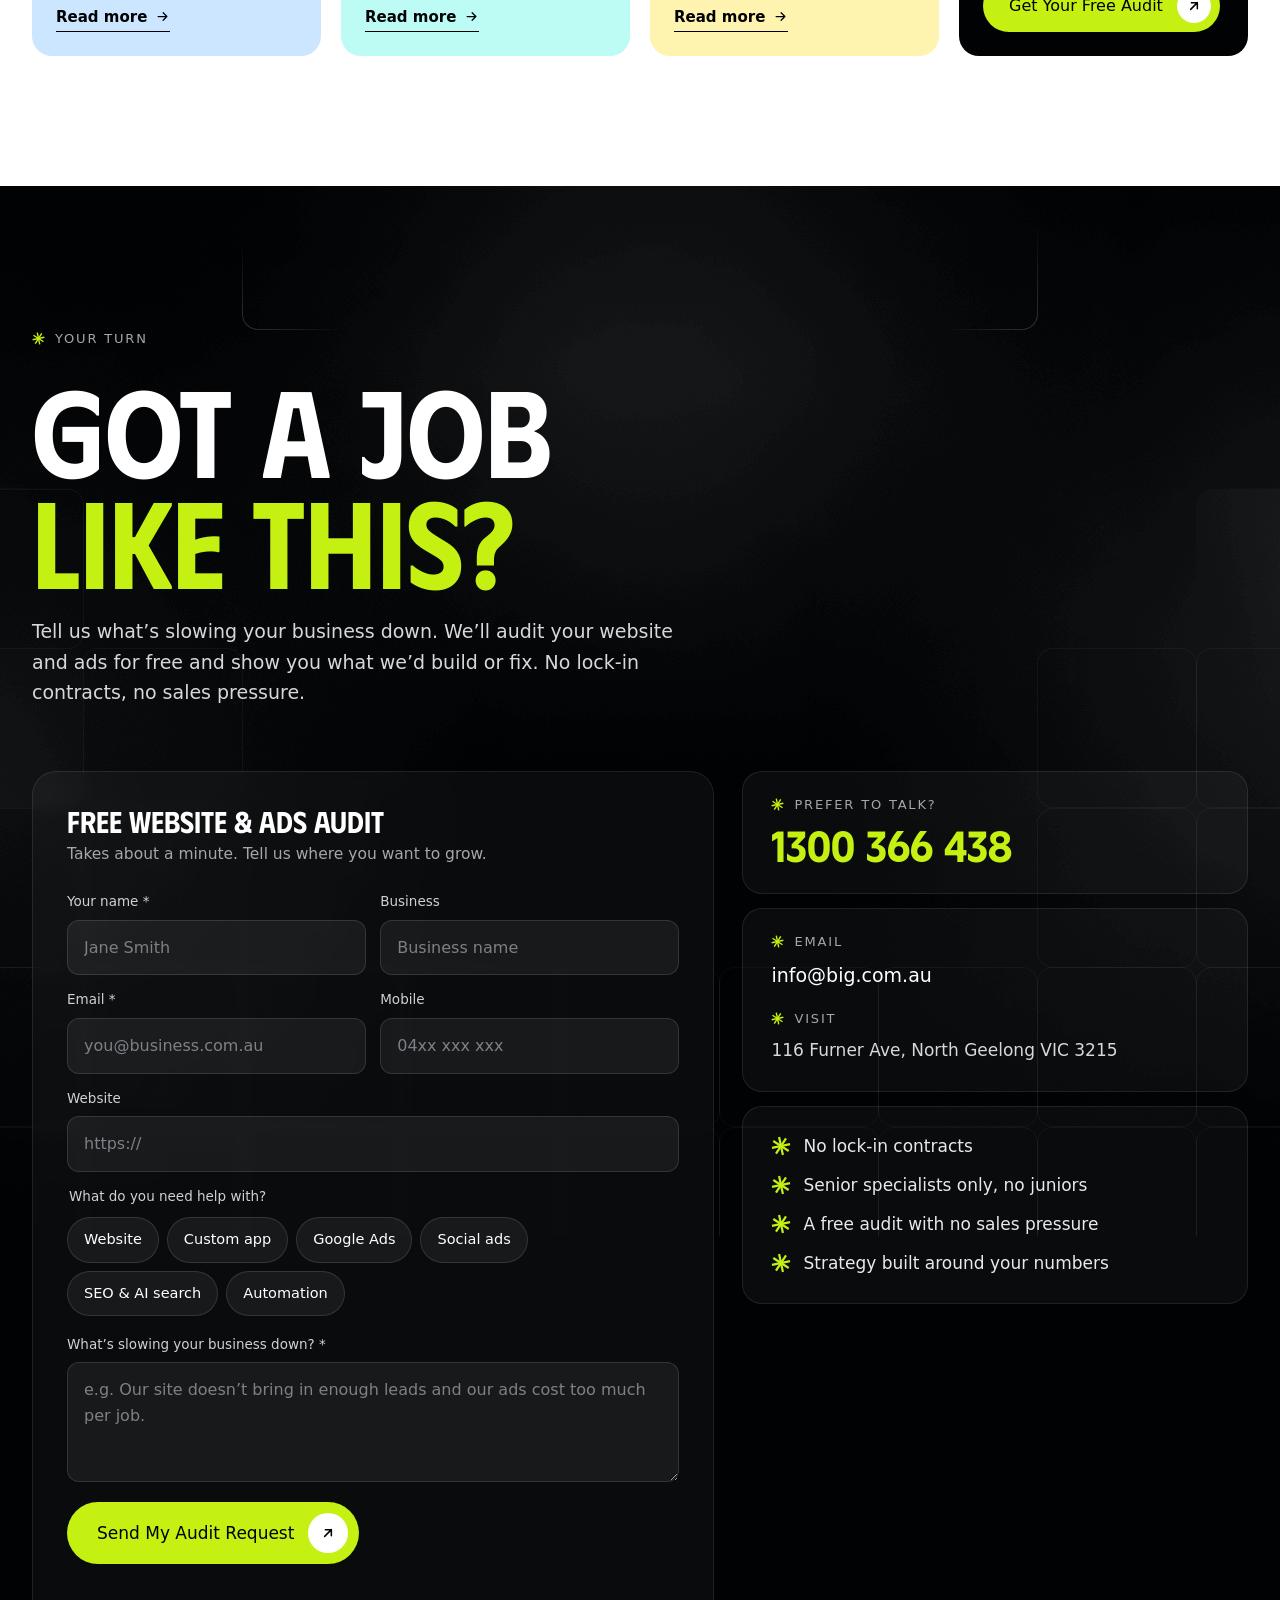
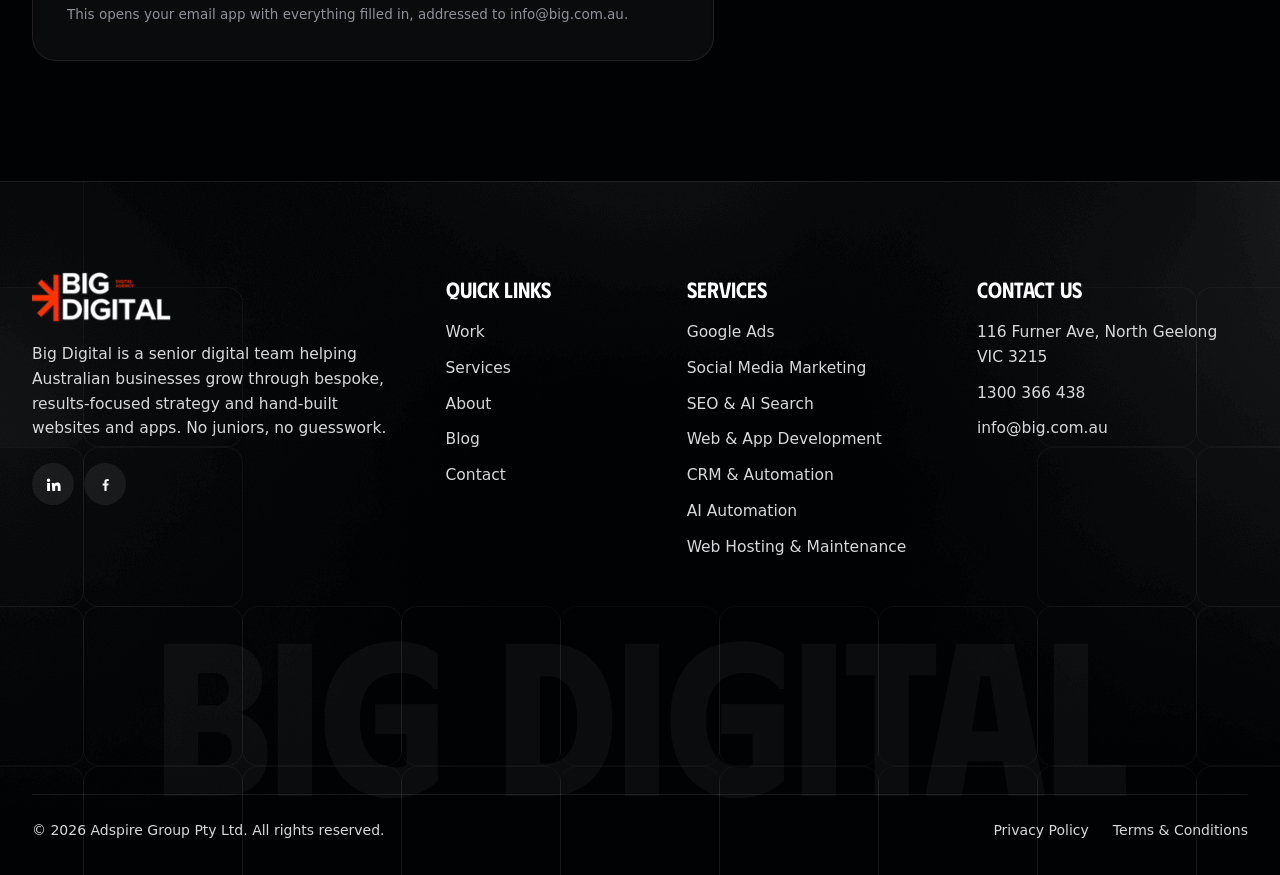
==== commit 81636f36: "Rebrand to Big Digital and level up the work site - Big Digital brand throughout: official logo, Phu" ====
--- a/index.html
+++ b/index.html
@@ -1,51 +1,141 @@
 <!doctype html>
 <html lang="en-AU"><head>
 <meta charset="utf-8"><meta name="viewport" content="width=device-width,initial-scale=1">
-<title>Work | Big Media</title><meta name="description" content="Websites, apps and systems built by Big Media.">
-<meta property="og:title" content="Work | Big Media"><meta property="og:description" content="Websites, apps and systems built by Big Media."><meta name="theme-color" content="#0a0a0a">
+<title>Our Work | Big Digital</title><meta name="description" content="Websites, apps and growth results from Big Digital: senior-led digital for Australian businesses. Get a free website and ads audit.">
+<meta property="og:title" content="Our Work | Big Digital"><meta property="og:description" content="Websites, apps and growth results from Big Digital: senior-led digital for Australian businesses. Get a free website and ads audit."><meta property="og:type" content="website">
+<meta property="og:image" content="https://rdodeployme.github.io/big-media-case-studies/img/bd-results.webp"><meta name="theme-color" content="#000204">
+<link rel="icon" href="assets/favicon.svg" type="image/svg+xml">
 <link rel="preconnect" href="https://fonts.googleapis.com"><link rel="preconnect" href="https://fonts.gstatic.com" crossorigin>
-<link href="https://fonts.googleapis.com/css2?family=Bricolage+Grotesque:opsz,wght@12..96,700;12..96,800&family=Inter:wght@400;500;600&family=JetBrains+Mono:wght@500&display=swap" rel="stylesheet">
+<link href="https://fonts.googleapis.com/css2?family=Google+Sans:wght@400;500;600;700&family=Phudu:wght@500;600;700&display=swap" rel="stylesheet">
 <link rel="stylesheet" href="assets/site.css">
-<style>:root{--a:#f3f1ea;--a-ink:#0a0a0a;--a-dark:#0c0c0c}</style>
-</head><body>
+<style>:root{--a:#C4F112;--a-ink:#000204;--a-dark:#212529}</style>
+</head><body class="">
 <div class="prog" aria-hidden="true"></div>
-<header class="top"><div class="wrap">
-  <a class="logo" href="">Big Media<i></i></a>
-  <nav class="nav"><a class="on" href="">Work</a><a href="#services">Services</a><a class="btn" href="#audit">Free website audit</a></nav>
-</div></header>
+<header class="top"><div class="wrap"><div class="bar">
+  <a class="logo" href="./" aria-label="Big Digital: our work"><img src="img/bd-logo.png" alt="Big Digital" width="156" height="56"></a>
+  <nav class="nav" aria-label="Main"><a class="on" href="#work">Work</a><a href="#services">Services</a><a href="https://big.com.au/about/" target="_blank" rel="noopener">About</a><a href="#contact">Contact</a></nav>
+  <a class="btn " href="#contact">Talk To Us<span class="ic"><svg viewBox="0 0 24 24" fill="none" stroke="currentColor" stroke-width="2.3" stroke-linecap="round" stroke-linejoin="round"><path d="M7 17 17 7M8 7h9v9"/></svg></span></a>
+</div></div></header>
 <main>
-<section class="ix-hero"><div class="wrap">
-  <div class="k rv">Big Media · Selected work · 2026</div>
-  <h1 class="rv d1"><span>Work that</span><span><em>does</em> a job.</span></h1>
-  <div class="ix-sub"><p class="rv d2">Websites, apps and systems for businesses that move real things: trucks, tonnes, safety checks and sales. No templates, no subscriptions. Here’s what we built and why.</p>
-  <div class="agg rv d3 countme"><div><b data-n="6">6</b><span>projects</span></div><div><b data-n="153">153</b><span>pages built</span></div><div><b data-n="335">335</b><span>edits shipped</span></div><div><b data-n="2">2</b><span>days, fastest launch</span></div></div></div>
+<section class="hero pat">
+  <div class="vert"><a href="https://www.linkedin.com/company/big-digital-aus/" target="_blank" rel="noopener">LinkedIn</a><a href="https://www.facebook.com/profile.php?id=61585934444174" target="_blank" rel="noopener">Facebook</a></div>
+  <div class="wrap">
+  <div class="tagline rv"><span class="chip">Big Digital · Selected work · 2026</span></div>
+  <h1 class="rv d1"><span class="ln">Work that <span class="cap"><img src="img/yarta-hero.webp" alt=""></span></span><span class="ln"><span class="cap team"><img src="img/bd-team.webp" alt="The Big Digital team"></span><em>does a job.</em></span></h1>
+  <div class="tags rv d2"><span class="chip">Websites</span><span class="chip">Custom apps</span><span class="chip">Google Ads</span><span class="chip">Social ads</span><span class="chip">SEO &amp; AI search</span><span class="chip">Automation</span></div>
+  <div class="hero-sub"><img class="ast spin" src="img/bd-asterisk.svg" alt="" width="150" height="150">
+    <div class="rv d3"><p>Websites, apps and systems for Aussie businesses that move real things: trucks, tonnes, safety checks and sales. Hand-built by a senior team, with no templates and no subscriptions. Here’s the work, and why it works.</p>
+    <div class="ctas"><a class="btn " href="#contact">Get Your Free Audit<span class="ic"><svg viewBox="0 0 24 24" fill="none" stroke="currentColor" stroke-width="2.3" stroke-linecap="round" stroke-linejoin="round"><path d="M7 17 17 7M8 7h9v9"/></svg></span></a><a class="btn ghost" href="#work">See The Work<span class="ic"><svg viewBox="0 0 24 24" fill="none" stroke="currentColor" stroke-width="2.3" stroke-linecap="round" stroke-linejoin="round"><path d="M7 17 17 7M8 7h9v9"/></svg></span></a></div></div></div>
+  <div class="agg countme rv"><div><b data-n="6">6</b><span>builds in this portfolio</span></div><div><b data-n="153">153</b><span>pages built</span></div><div><b data-n="335">335</b><span>edits shipped</span></div><div><b data-n="2">2</b><span>days, fastest launch</span></div></div>
+  </div>
+  <div class="reel" aria-hidden="true"><div class="tr"><img src="img/yarta-demo.webp" alt="" loading="lazy"><img src="img/yarta-how.webp" alt="" loading="lazy"><img src="img/recycle-materials.webp" alt="" loading="lazy"><img src="img/recycle-trace.webp" alt="" loading="lazy"><img src="img/echeck-form.webp" alt="" loading="lazy"><img src="img/echeck-hero.webp" alt="" loading="lazy"><img src="img/steel-process.webp" alt="" loading="lazy"><img src="img/metals-book.webp" alt="" loading="lazy"><img src="img/twaste-tv.webp" alt="" loading="lazy"><img src="img/twaste-what.webp" alt="" loading="lazy"><img src="img/nun-a-truck.webp" alt="" loading="lazy"><img src="img/nun-a-office.webp" alt="" loading="lazy"><img src="img/yarta-demo.webp" alt="" loading="lazy"><img src="img/yarta-how.webp" alt="" loading="lazy"><img src="img/recycle-materials.webp" alt="" loading="lazy"><img src="img/recycle-trace.webp" alt="" loading="lazy"><img src="img/echeck-form.webp" alt="" loading="lazy"><img src="img/echeck-hero.webp" alt="" loading="lazy"><img src="img/steel-process.webp" alt="" loading="lazy"><img src="img/metals-book.webp" alt="" loading="lazy"><img src="img/twaste-tv.webp" alt="" loading="lazy"><img src="img/twaste-what.webp" alt="" loading="lazy"><img src="img/nun-a-truck.webp" alt="" loading="lazy"><img src="img/nun-a-office.webp" alt="" loading="lazy"></div></div>
+  <div class="marq"><div class="lbl">Helping Aussie homegrown businesses thrive</div><div class="tr" aria-hidden="true"><span>Junk.com.au</span><span>Recycle Group</span><span>Zeal Refrigeration</span><span>Tobe Healthcare</span><span>24H Melbourne Plumbers</span><span>Lockcorp</span><span>Bayside Blades</span><span>Precision Safes</span><span>Cheap And Best Cleaning</span><span>The Mattress Recycling Company</span><span>Nunjara</span><span>Hektik Automotive</span><span>Junk.com.au</span><span>Recycle Group</span><span>Zeal Refrigeration</span><span>Tobe Healthcare</span><span>24H Melbourne Plumbers</span><span>Lockcorp</span><span>Bayside Blades</span><span>Precision Safes</span><span>Cheap And Best Cleaning</span><span>The Mattress Recycling Company</span><span>Nunjara</span><span>Hektik Automotive</span></div></div>
+</section>
+
+<section class="sec light" id="work"><div class="wrap">
+  <div class="sec-head"><div><div class="k rv">Selected builds</div><h2 class="h2 rv d1">Six builds. <em>Zero templates.</em></h2>
+  <p class="lead rv d2">Each one hand-built around how the business actually works. Open any of them for the brief, the build, the screens and a live demo.</p></div>
+  <div class="filters rv" role="group" aria-label="Filter the work"><button class="chip" data-f="all" aria-pressed="true">All work</button><button class="chip" data-f="web" aria-pressed="false">Websites</button><button class="chip" data-f="app" aria-pressed="false">Apps</button><button class="chip" data-f="brand" aria-pressed="false">Brand</button></div></div>
+  <div class="cards"><a class="card rv" href="yarta/" data-f="web app" style="--c:#e8892c">
+<span class="shot"><img src="img/yarta-hero.webp" alt="Yarta: Environmental reporting platform" loading="lazy" width="1600" height="1000"></span>
+<span class="row1"><span class="metric"><span class="dot"></span>37 pages built</span><span class="n">01</span></span>
+<h3>Yarta</h3><p>Product site + live demo · Environmental reporting platform</p><span class="go"><svg viewBox="0 0 24 24" fill="none" stroke="currentColor" stroke-width="2.3" stroke-linecap="round" stroke-linejoin="round"><path d="M7 17 17 7M8 7h9v9"/></svg></span></a><a class="card rv d1" href="recycle-group/" data-f="web" style="--c:#e2763a">
+<span class="shot"><img src="img/recycle-hero.webp" alt="Recycle Group: National recycling group" loading="lazy" width="1600" height="1000"></span>
+<span class="row1"><span class="metric"><span class="dot"></span>74 pages built</span><span class="n">02</span></span>
+<h3>Recycle Group</h3><p>Corporate website · National recycling group</p><span class="go"><svg viewBox="0 0 24 24" fill="none" stroke="currentColor" stroke-width="2.3" stroke-linecap="round" stroke-linejoin="round"><path d="M7 17 17 7M8 7h9v9"/></svg></span></a><a class="card rv" href="echeck/" data-f="app" style="--c:#22e06b">
+<span class="shot"><img src="img/echeck-shear.webp" alt="eCheck: Safety &amp; compliance app" loading="lazy" width="1600" height="1000"></span>
+<span class="row1"><span class="metric"><span class="dot"></span>58 check types</span><span class="n">03</span></span>
+<h3>eCheck</h3><p>Custom app · Safety &amp; compliance app</p><span class="go"><svg viewBox="0 0 24 24" fill="none" stroke="currentColor" stroke-width="2.3" stroke-linecap="round" stroke-linejoin="round"><path d="M7 17 17 7M8 7h9v9"/></svg></span></a><a class="card rv d1" href="recycled-metals/" data-f="web" style="--c:#cfd8df">
+<span class="shot"><img src="img/metals-hero.webp" alt="Recycled Metals: Metal collection service" loading="lazy" width="1600" height="1000"></span>
+<span class="row1"><span class="metric"><span class="dot"></span>33 pages built</span><span class="n">04</span></span>
+<h3>Recycled Metals</h3><p>Service website + client portal · Metal collection service</p><span class="go"><svg viewBox="0 0 24 24" fill="none" stroke="currentColor" stroke-width="2.3" stroke-linecap="round" stroke-linejoin="round"><path d="M7 17 17 7M8 7h9v9"/></svg></span></a><a class="card rv" href="t-waste/" data-f="web brand" style="--c:#3cff7d">
+<span class="shot"><img src="img/twaste-hero.webp" alt="T-Waste: E-waste brand launch" loading="lazy" width="1600" height="1000"></span>
+<span class="row1"><span class="metric"><span class="dot"></span>2 days to launch</span><span class="n">05</span></span>
+<h3>T-Waste</h3><p>Brand + launch website · E-waste brand launch</p><span class="go"><svg viewBox="0 0 24 24" fill="none" stroke="currentColor" stroke-width="2.3" stroke-linecap="round" stroke-linejoin="round"><path d="M7 17 17 7M8 7h9v9"/></svg></span></a><a class="card rv d1" href="nunjara/" data-f="app" style="--c:#e0a92e">
+<span class="shot"><img src="img/nun-a-field.webp" alt="Nunjara: Soil recycling: load register" loading="lazy" width="1600" height="1000"></span>
+<span class="row1"><span class="metric"><span class="dot"></span>6 tap capture</span><span class="n">06</span></span>
+<h3>Nunjara</h3><p>App design + prototype · Soil recycling: load register</p><span class="go"><svg viewBox="0 0 24 24" fill="none" stroke="currentColor" stroke-width="2.3" stroke-linecap="round" stroke-linejoin="round"><path d="M7 17 17 7M8 7h9v9"/></svg></span></a></div>
+</div></section>
+
+<section class="results" style="background-image:url(img/bd-results.webp)"><div class="wrap">
+  <h2 class="rv">Proven results<br>by the numbers</h2>
+  <div class="nums countme"><div class="rv d0"><b><span data-n="7.2" data-d="1">7.2</span></b><span class="lbl">Average ROAS</span></div><div class="rv d1"><b><span data-n="500" data-d="0">500</span>K<i class="sy">+</i></b><span class="lbl">Sales orders</span></div><div class="rv d2"><b><span data-n="650" data-d="0">650</span>K<i class="sy">+</i></b><span class="lbl">Leads generated</span></div><div class="rv d3"><b><span data-n="200" data-d="0">200</span>M<i class="sy">+</i></b><span class="lbl">Revenue driven</span></div><small>Across Big Digital client accounts, as published on big.com.au.</small></div>
+</div></section>
+
+<section class="sec pat" id="growth"><div class="wrap">
+  <div class="k rv">Grown by Big Digital</div><h2 class="h2 rv d1" style="max-width:16ch">Ads and SEO that <em>pay their way.</em></h2>
+  <p class="lead rv d2">The same senior team runs Google Ads, social, SEO and email for homegrown Aussie brands. A few of the headline results:</p>
+  <div class="grow"><article class="gcard rv"><div class="ph"><img src="img/grow-junk.webp" alt="Junk.com.au" loading="lazy"></div>
+<div class="tx"><div class="m"><i class="sy">−</i>30<i class="sy">%</i></div><span class="ml">CPA</span><h3>Junk.com.au</h3></div></article><article class="gcard rv d1"><div class="ph"><img src="img/grow-zeal.webp" alt="Zeal Refrigeration Group" loading="lazy"></div>
+<div class="tx"><div class="m"><i class="sy">+</i>320<i class="sy">%</i></div><span class="ml">Organic traffic</span><h3>Zeal Refrigeration Group</h3></div></article><article class="gcard rv d2"><div class="ph"><img src="img/grow-tobe.webp" alt="Tobe Healthcare" loading="lazy"></div>
+<div class="tx"><div class="m">9.6x</div><span class="ml">ROAS</span><h3>Tobe Healthcare</h3></div></article><article class="gcard rv"><div class="ph"><img src="img/grow-lockcorp.webp" alt="Lockcorp Locksmith" loading="lazy"></div>
+<div class="tx"><div class="m"><i class="sy">−</i>20<i class="sy">%</i></div><span class="ml">CPA</span><h3>Lockcorp Locksmith</h3></div></article><article class="gcard rv d1"><div class="ph"><img src="img/grow-bayside.webp" alt="Bayside Blades" loading="lazy"></div>
+<div class="tx"><div class="m"><i class="sy">+</i>200<i class="sy">%</i></div><span class="ml">Revenue</span><h3>Bayside Blades</h3></div></article><article class="gcard feat2 rv d2"><img class="ast2" src="img/bd-asterisk.svg" alt="" width="54" height="54">
+<div><div class="m"><i class="sy">+</i>300<i class="sy">%</i></div><span class="ml">Leads</span><h3>24H Melbourne Plumbers</h3>
+<blockquote>“We hit $50K+ in revenue in our very first month with Big Digital.”<cite>Dean E., Owner</cite></blockquote></div></article></div>
+  <div class="grow-foot rv"><p>Senior specialists only, fewer clients, and a strategy built around your numbers. Clients stay because the results do.</p><a class="btn " href="#contact">Get Your Free Audit<span class="ic"><svg viewBox="0 0 24 24" fill="none" stroke="currentColor" stroke-width="2.3" stroke-linecap="round" stroke-linejoin="round"><path d="M7 17 17 7M8 7h9v9"/></svg></span></a></div>
+</div></section>
+
+<section class="sec light" id="clients"><div class="wrap">
+  <div class="k rv">Client stories</div><h2 class="h2 rv d1">Hear it from <em>the clients.</em></h2>
+  <div class="quotes"><figure class="q rv"><div><div class="stars" aria-label="5 stars"><svg viewBox="0 0 24 24" fill="currentColor"><path d="M12 2.5l2.9 6.1 6.6.8-4.9 4.6 1.3 6.6L12 17.3l-5.9 3.3 1.3-6.6-4.9-4.6 6.6-.8z"/></svg><svg viewBox="0 0 24 24" fill="currentColor"><path d="M12 2.5l2.9 6.1 6.6.8-4.9 4.6 1.3 6.6L12 17.3l-5.9 3.3 1.3-6.6-4.9-4.6 6.6-.8z"/></svg><svg viewBox="0 0 24 24" fill="currentColor"><path d="M12 2.5l2.9 6.1 6.6.8-4.9 4.6 1.3 6.6L12 17.3l-5.9 3.3 1.3-6.6-4.9-4.6 6.6-.8z"/></svg><svg viewBox="0 0 24 24" fill="currentColor"><path d="M12 2.5l2.9 6.1 6.6.8-4.9 4.6 1.3 6.6L12 17.3l-5.9 3.3 1.3-6.6-4.9-4.6 6.6-.8z"/></svg><svg viewBox="0 0 24 24" fill="currentColor"><path d="M12 2.5l2.9 6.1 6.6.8-4.9 4.6 1.3 6.6L12 17.3l-5.9 3.3 1.3-6.6-4.9-4.6 6.6-.8z"/></svg></div><blockquote>“Our website wasn’t converting and we couldn’t generate enough sales through it. Andy and the team rebuilt the site, fixed the technical issues that had been holding us back, and rolled out a proper SEO, Google Ads and Meta Ads strategy. Sales were up 200% within the first three months.”</blockquote></div>
+<figcaption class="who"><img src="img/t-mathew.webp" alt="" width="52" height="52" loading="lazy"><div><b>Mathew Y.</b><span>Director, Precision Safes</span></div></figcaption></figure><figure class="q rv d1"><div><div class="stars" aria-label="5 stars"><svg viewBox="0 0 24 24" fill="currentColor"><path d="M12 2.5l2.9 6.1 6.6.8-4.9 4.6 1.3 6.6L12 17.3l-5.9 3.3 1.3-6.6-4.9-4.6 6.6-.8z"/></svg><svg viewBox="0 0 24 24" fill="currentColor"><path d="M12 2.5l2.9 6.1 6.6.8-4.9 4.6 1.3 6.6L12 17.3l-5.9 3.3 1.3-6.6-4.9-4.6 6.6-.8z"/></svg><svg viewBox="0 0 24 24" fill="currentColor"><path d="M12 2.5l2.9 6.1 6.6.8-4.9 4.6 1.3 6.6L12 17.3l-5.9 3.3 1.3-6.6-4.9-4.6 6.6-.8z"/></svg><svg viewBox="0 0 24 24" fill="currentColor"><path d="M12 2.5l2.9 6.1 6.6.8-4.9 4.6 1.3 6.6L12 17.3l-5.9 3.3 1.3-6.6-4.9-4.6 6.6-.8z"/></svg><svg viewBox="0 0 24 24" fill="currentColor"><path d="M12 2.5l2.9 6.1 6.6.8-4.9 4.6 1.3 6.6L12 17.3l-5.9 3.3 1.3-6.6-4.9-4.6 6.6-.8z"/></svg></div><blockquote>“Since Big Digital took over our Google Ads account, our cost per lead has dropped by 30% consistently, and we’re getting more jobs from the same spend. It’s good to finally have someone who actually cares about our business.”</blockquote></div>
+<figcaption class="who"><img src="img/t-todd.webp" alt="" width="52" height="52" loading="lazy"><div><b>Todd M.</b><span>Operations Manager QLD, Junk.com.au</span></div></figcaption></figure><figure class="q rv"><div><div class="stars" aria-label="5 stars"><svg viewBox="0 0 24 24" fill="currentColor"><path d="M12 2.5l2.9 6.1 6.6.8-4.9 4.6 1.3 6.6L12 17.3l-5.9 3.3 1.3-6.6-4.9-4.6 6.6-.8z"/></svg><svg viewBox="0 0 24 24" fill="currentColor"><path d="M12 2.5l2.9 6.1 6.6.8-4.9 4.6 1.3 6.6L12 17.3l-5.9 3.3 1.3-6.6-4.9-4.6 6.6-.8z"/></svg><svg viewBox="0 0 24 24" fill="currentColor"><path d="M12 2.5l2.9 6.1 6.6.8-4.9 4.6 1.3 6.6L12 17.3l-5.9 3.3 1.3-6.6-4.9-4.6 6.6-.8z"/></svg><svg viewBox="0 0 24 24" fill="currentColor"><path d="M12 2.5l2.9 6.1 6.6.8-4.9 4.6 1.3 6.6L12 17.3l-5.9 3.3 1.3-6.6-4.9-4.6 6.6-.8z"/></svg><svg viewBox="0 0 24 24" fill="currentColor"><path d="M12 2.5l2.9 6.1 6.6.8-4.9 4.6 1.3 6.6L12 17.3l-5.9 3.3 1.3-6.6-4.9-4.6 6.6-.8z"/></svg></div><blockquote>“We run a big budget on Google Ads, so we needed someone genuinely skilled with search advertising. After a stressful run with our previous agency, Andy turned things around fast, rebuilding our landing pages and restructuring the account.”</blockquote></div>
+<figcaption class="who"><img src="img/t-dean.webp" alt="" width="52" height="52" loading="lazy"><div><b>Dean E.</b><span>Owner, 24 Hour Melbourne Plumbers</span></div></figcaption></figure><figure class="q rv d1"><div><div class="stars" aria-label="5 stars"><svg viewBox="0 0 24 24" fill="currentColor"><path d="M12 2.5l2.9 6.1 6.6.8-4.9 4.6 1.3 6.6L12 17.3l-5.9 3.3 1.3-6.6-4.9-4.6 6.6-.8z"/></svg><svg viewBox="0 0 24 24" fill="currentColor"><path d="M12 2.5l2.9 6.1 6.6.8-4.9 4.6 1.3 6.6L12 17.3l-5.9 3.3 1.3-6.6-4.9-4.6 6.6-.8z"/></svg><svg viewBox="0 0 24 24" fill="currentColor"><path d="M12 2.5l2.9 6.1 6.6.8-4.9 4.6 1.3 6.6L12 17.3l-5.9 3.3 1.3-6.6-4.9-4.6 6.6-.8z"/></svg><svg viewBox="0 0 24 24" fill="currentColor"><path d="M12 2.5l2.9 6.1 6.6.8-4.9 4.6 1.3 6.6L12 17.3l-5.9 3.3 1.3-6.6-4.9-4.6 6.6-.8z"/></svg><svg viewBox="0 0 24 24" fill="currentColor"><path d="M12 2.5l2.9 6.1 6.6.8-4.9 4.6 1.3 6.6L12 17.3l-5.9 3.3 1.3-6.6-4.9-4.6 6.6-.8z"/></svg></div><blockquote>“In over 20 years in business, this has probably been the most positive experience I’ve had with an agency. Andy improved our SEO ranking and optimised our Google Ads account, which gave us an immediate 50% lower cost per acquisition within the first three months.”</blockquote></div>
+<figcaption class="who"><img src="img/t-josh.webp" alt="" width="52" height="52" loading="lazy"><div><b>Josh S.</b><span>Owner, Cheap And Best Cleaning</span></div></figcaption></figure></div>
+</div></section>
+
+<section class="sec white" id="services"><div class="wrap">
+  <div class="sec-head"><div><div class="k rv">What we do</div><h2 class="h2 rv d1">Everything it takes <em>to grow.</em></h2></div>
+  <p class="lead rv d2" style="max-width:40ch">Seven services, one senior team. Pick one, or let us audit the lot.</p></div>
+  <div class="svc"><a class="s rv" href="https://big.com.au/services/google-ads/" target="_blank" rel="noopener" style="--t:#EBE4F7">
+<span class="num">01</span><h3>Google Ads</h3><p>Paid search built to chase conversions, not clicks, run by certified Google Partners.</p><span class="txt">Read more <svg viewBox="0 0 24 24" fill="none" stroke="currentColor" stroke-width="2" stroke-linecap="round" stroke-linejoin="round"><path d="M5 12h14M13 6l6 6-6 6"/></svg></span></a><a class="s rv d1" href="https://big.com.au/services/social-media-marketing/" target="_blank" rel="noopener" style="--t:#D7FFBF">
+<span class="num">02</span><h3>Social Media Marketing</h3><p>Creative-led campaigns across Meta, TikTok and Pinterest that turn scrollers into buyers.</p><span class="txt">Read more <svg viewBox="0 0 24 24" fill="none" stroke="currentColor" stroke-width="2" stroke-linecap="round" stroke-linejoin="round"><path d="M5 12h14M13 6l6 6-6 6"/></svg></span></a><a class="s rv d2" href="https://big.com.au/services/seo-aeo-geo/" target="_blank" rel="noopener" style="--t:#FFD3D3">
+<span class="num">03</span><h3>SEO &amp; AI Search</h3><p>Technical SEO, answer-first content and authority, so you show up on Google and in AI answers.</p><span class="txt">Read more <svg viewBox="0 0 24 24" fill="none" stroke="currentColor" stroke-width="2" stroke-linecap="round" stroke-linejoin="round"><path d="M5 12h14M13 6l6 6-6 6"/></svg></span></a><a class="s rv d3" href="https://big.com.au/services/web-app-development/" target="_blank" rel="noopener" style="--t:#FFE0B3">
+<span class="num">04</span><h3>Web &amp; App Development</h3><p>Fast sites built to convert, and custom apps that replace another monthly subscription.</p><span class="txt">Read more <svg viewBox="0 0 24 24" fill="none" stroke="currentColor" stroke-width="2" stroke-linecap="round" stroke-linejoin="round"><path d="M5 12h14M13 6l6 6-6 6"/></svg></span></a><a class="s rv" href="https://big.com.au/services/crm-automation/" target="_blank" rel="noopener" style="--t:#CDE6FF">
+<span class="num">05</span><h3>CRM &amp; Automation</h3><p>Email and automation flows that turn the customers you already have into repeat revenue.</p><span class="txt">Read more <svg viewBox="0 0 24 24" fill="none" stroke="currentColor" stroke-width="2" stroke-linecap="round" stroke-linejoin="round"><path d="M5 12h14M13 6l6 6-6 6"/></svg></span></a><a class="s rv d1" href="https://big.com.au/services/ai-automation/" target="_blank" rel="noopener" style="--t:#BDFCF5">
+<span class="num">06</span><h3>AI Automation</h3><p>Practical AI built into your workflows, so routine admin gets done without adding headcount.</p><span class="txt">Read more <svg viewBox="0 0 24 24" fill="none" stroke="currentColor" stroke-width="2" stroke-linecap="round" stroke-linejoin="round"><path d="M5 12h14M13 6l6 6-6 6"/></svg></span></a><a class="s rv d2" href="https://big.com.au/services/web-hosting-maintenance/" target="_blank" rel="noopener" style="--t:#FFF3B0">
+<span class="num">07</span><h3>Web Hosting &amp; Maintenance</h3><p>Hosting, security and updates handled, so your site stays fast, safe and live.</p><span class="txt">Read more <svg viewBox="0 0 24 24" fill="none" stroke="currentColor" stroke-width="2" stroke-linecap="round" stroke-linejoin="round"><path d="M5 12h14M13 6l6 6-6 6"/></svg></span></a><div class="s cta-s rv d3"><span class="num" style="color:var(--lime)">?</span><h3>Not sure where to start?</h3><p>Get a free audit of your website and ads. We’ll show you the biggest wins first.</p><a class="btn " href="#contact">Get Your Free Audit<span class="ic"><svg viewBox="0 0 24 24" fill="none" stroke="currentColor" stroke-width="2.3" stroke-linecap="round" stroke-linejoin="round"><path d="M7 17 17 7M8 7h9v9"/></svg></span></a></div></div>
+</div></section>
+
+<section class="contact pat" id="contact"><div class="wrap">
+  <div class="k rv">Your turn</div>
+  <h2 class="rv d1">Got a job<br><em>like this?</em></h2>
+  <p class="lead rv d2">Tell us what’s slowing your business down. We’ll audit your website and ads for free and show you what we’d build or fix. No lock-in contracts, no sales pressure.</p>
+  <div class="ct-grid">
+  <form class="ct-form rv" id="audit-form" novalidate data-to="info@big.com.au">
+    <h3>Free website &amp; ads audit</h3><p class="sub">Takes about a minute. Tell us where you want to grow.</p>
+    <div class="f2"><div class="fld"><label for="f-name">Your name *</label><input id="f-name" name="name" autocomplete="name" required placeholder="Jane Smith"></div>
+    <div class="fld"><label for="f-biz">Business</label><input id="f-biz" name="business" autocomplete="organization" placeholder="Business name"></div></div>
+    <div class="f2"><div class="fld"><label for="f-email">Email *</label><input id="f-email" name="email" type="email" autocomplete="email" required placeholder="you@business.com.au"></div>
+    <div class="fld"><label for="f-phone">Mobile</label><input id="f-phone" name="phone" type="tel" autocomplete="tel" placeholder="04xx xxx xxx"></div></div>
+    <div class="fld"><label for="f-site">Website</label><input id="f-site" name="website" type="url" inputmode="url" placeholder="https://"></div>
+    <fieldset class="fs"><legend>What do you need help with?</legend><div class="opts"><label><input type="checkbox" name="need" value="Website"><span>Website</span></label><label><input type="checkbox" name="need" value="Custom app"><span>Custom app</span></label><label><input type="checkbox" name="need" value="Google Ads"><span>Google Ads</span></label><label><input type="checkbox" name="need" value="Social ads"><span>Social ads</span></label><label><input type="checkbox" name="need" value="SEO &amp; AI search"><span>SEO &amp; AI search</span></label><label><input type="checkbox" name="need" value="Automation"><span>Automation</span></label></div></fieldset>
+    <div class="fld"><label for="f-msg">What’s slowing your business down? *</label><textarea id="f-msg" name="message" required placeholder="e.g. Our site doesn’t bring in enough leads and our ads cost too much per job."></textarea></div>
+    <button class="btn big" type="submit">Send My Audit Request<span class="ic"><svg viewBox="0 0 24 24" fill="none" stroke="currentColor" stroke-width="2.3" stroke-linecap="round" stroke-linejoin="round"><path d="M7 17 17 7M8 7h9v9"/></svg></span></button>
+    <p class="err" role="alert" aria-live="polite"></p>
+    <p class="note">This opens your email app with everything filled in, addressed to info@big.com.au.</p>
+  </form>
+  <aside class="ct-side">
+    <div class="box rv d1"><div class="k">Prefer to talk?</div><a class="big" href="tel:1300366438">1300 366 438</a></div>
+    <div class="box rv d2"><div class="k">Email</div><a class="mid" href="mailto:info@big.com.au">info@big.com.au</a><div class="k" style="margin-top:22px">Visit</div><p>116 Furner Ave, North Geelong VIC 3215</p></div>
+    <div class="box rv d3"><ul class="ticks"><li>No lock-in contracts</li><li>Senior specialists only, no juniors</li><li>A free audit with no sales pressure</li><li>Strategy built around your numbers</li></ul></div>
+  </aside>
+  </div>
+</div></section>
+</main><footer class="foot"><div class="wrap">
+<div class="f-grid">
+  <div><img src="img/bd-logo.png" alt="Big Digital" width="156" height="56" loading="lazy">
+    <p>Big Digital is a senior digital team helping Australian businesses grow through bespoke, results-focused strategy and hand-built websites and apps. No juniors, no guesswork.</p>
+    <div class="soc"><a href="https://www.linkedin.com/company/big-digital-aus/" target="_blank" rel="noopener" aria-label="LinkedIn"><svg viewBox="0 0 24 24" fill="currentColor"><path d="M4.98 3.5a2.5 2.5 0 1 1 0 5 2.5 2.5 0 0 1 0-5zM3 9.75h4V21H3zM9.5 9.75h3.83v1.54h.06c.53-1 1.84-2.06 3.79-2.06 4.05 0 4.8 2.67 4.8 6.14V21h-4v-5.02c0-1.2-.02-2.74-1.67-2.74-1.67 0-1.93 1.3-1.93 2.65V21h-4z"/></svg></a><a href="https://www.facebook.com/profile.php?id=61585934444174" target="_blank" rel="noopener" aria-label="Facebook"><svg viewBox="0 0 24 24" fill="currentColor"><path d="M13.5 21v-7.5h2.5l.4-3h-2.9V8.6c0-.87.25-1.46 1.5-1.46H16.6V4.45A20 20 0 0 0 14.3 4.3c-2.3 0-3.8 1.4-3.8 3.95v2.25H8v3h2.5V21z"/></svg></a></div></div>
+  <div><h4>Quick links</h4><ul><li><a href="#work">Work</a></li><li><a href="#services">Services</a></li><li><a href="https://big.com.au/about/" target="_blank" rel="noopener">About</a></li><li><a href="https://big.com.au/blog/" target="_blank" rel="noopener">Blog</a></li><li><a href="#contact">Contact</a></li></ul></div>
+  <div><h4>Services</h4><ul><li><a href="https://big.com.au/services/google-ads/" target="_blank" rel="noopener">Google Ads</a></li><li><a href="https://big.com.au/services/social-media-marketing/" target="_blank" rel="noopener">Social Media Marketing</a></li><li><a href="https://big.com.au/services/seo-aeo-geo/" target="_blank" rel="noopener">SEO &amp; AI Search</a></li><li><a href="https://big.com.au/services/web-app-development/" target="_blank" rel="noopener">Web &amp; App Development</a></li><li><a href="https://big.com.au/services/crm-automation/" target="_blank" rel="noopener">CRM &amp; Automation</a></li><li><a href="https://big.com.au/services/ai-automation/" target="_blank" rel="noopener">AI Automation</a></li><li><a href="https://big.com.au/services/web-hosting-maintenance/" target="_blank" rel="noopener">Web Hosting &amp; Maintenance</a></li></ul></div>
+  <div><h4>Contact us</h4><ul><li>116 Furner Ave, North Geelong VIC 3215</li><li><a href="tel:1300366438">1300 366 438</a></li><li><a href="mailto:info@big.com.au">info@big.com.au</a></li></ul></div>
 </div>
-<div class="marq" aria-hidden="true"><div class="tr"><span style="color:#e8892c">Yarta</span><span style="color:#e2763a">Recycle Group</span><span style="color:#22e06b">eCheck</span><span style="color:#cfd8df">Recycled Metals</span><span style="color:#3cff7d">T-Waste</span><span style="color:#e0a92e">Nunjara</span><span style="color:#e8892c">Yarta</span><span style="color:#e2763a">Recycle Group</span><span style="color:#22e06b">eCheck</span><span style="color:#cfd8df">Recycled Metals</span><span style="color:#3cff7d">T-Waste</span><span style="color:#e0a92e">Nunjara</span></div></div>
-<div class="reel" aria-hidden="true"><div class="tr"><img src="img/yarta-demo.webp" alt="" loading="lazy"><img src="img/yarta-how.webp" alt="" loading="lazy"><img src="img/recycle-materials.webp" alt="" loading="lazy"><img src="img/recycle-trace.webp" alt="" loading="lazy"><img src="img/echeck-form.webp" alt="" loading="lazy"><img src="img/echeck-hero.webp" alt="" loading="lazy"><img src="img/steel-process.webp" alt="" loading="lazy"><img src="img/metals-book.webp" alt="" loading="lazy"><img src="img/twaste-tv.webp" alt="" loading="lazy"><img src="img/twaste-what.webp" alt="" loading="lazy"><img src="img/nun-a-truck.webp" alt="" loading="lazy"><img src="img/nun-a-office.webp" alt="" loading="lazy"><img src="img/yarta-demo.webp" alt="" loading="lazy"><img src="img/yarta-how.webp" alt="" loading="lazy"><img src="img/recycle-materials.webp" alt="" loading="lazy"><img src="img/recycle-trace.webp" alt="" loading="lazy"><img src="img/echeck-form.webp" alt="" loading="lazy"><img src="img/echeck-hero.webp" alt="" loading="lazy"><img src="img/steel-process.webp" alt="" loading="lazy"><img src="img/metals-book.webp" alt="" loading="lazy"><img src="img/twaste-tv.webp" alt="" loading="lazy"><img src="img/twaste-what.webp" alt="" loading="lazy"><img src="img/nun-a-truck.webp" alt="" loading="lazy"><img src="img/nun-a-office.webp" alt="" loading="lazy"></div></div></section>
-<section id="work"><div class="wrap">
-  <div class="filters rv"><span class="k">Filter</span><button class="chip" data-f="all" aria-pressed="true">All work</button><button class="chip" data-f="web" aria-pressed="false">Websites</button><button class="chip" data-f="app" aria-pressed="false">Apps</button><button class="chip" data-f="brand" aria-pressed="false">Brand</button></div>
-  <div class="rows"><a class="row rv" href="yarta/" data-img="img/yarta-hero.webp" data-f="web app" style="--c:#e8892c">
-<span class="th"><img src="img/yarta-hero.webp" alt="" loading="lazy" width="1600" height="1000"></span>
-<span class="n">01</span><h2>Yarta</h2><span class="sv">Product site + live demo</span><span class="kk">Environmental reporting platform</span><span class="ar"><svg viewBox="0 0 24 24" fill="none" stroke="currentColor" stroke-width="2" stroke-linecap="round" stroke-linejoin="round"><path d="M5 12h14M13 6l6 6-6 6"/></svg></span></a><a class="row rv" href="recycle-group/" data-img="img/recycle-hero.webp" data-f="web" style="--c:#e2763a">
-<span class="th"><img src="img/recycle-hero.webp" alt="" loading="lazy" width="1600" height="1000"></span>
-<span class="n">02</span><h2>Recycle Group</h2><span class="sv">Corporate website</span><span class="kk">National recycling group</span><span class="ar"><svg viewBox="0 0 24 24" fill="none" stroke="currentColor" stroke-width="2" stroke-linecap="round" stroke-linejoin="round"><path d="M5 12h14M13 6l6 6-6 6"/></svg></span></a><a class="row rv" href="echeck/" data-img="img/echeck-shear.webp" data-f="app" style="--c:#22e06b">
-<span class="th"><img src="img/echeck-shear.webp" alt="" loading="lazy" width="1600" height="1000"></span>
-<span class="n">03</span><h2>eCheck</h2><span class="sv">Custom app</span><span class="kk">Safety &amp; compliance app</span><span class="ar"><svg viewBox="0 0 24 24" fill="none" stroke="currentColor" stroke-width="2" stroke-linecap="round" stroke-linejoin="round"><path d="M5 12h14M13 6l6 6-6 6"/></svg></span></a><a class="row rv" href="recycled-metals/" data-img="img/metals-hero.webp" data-f="web" style="--c:#cfd8df">
-<span class="th"><img src="img/metals-hero.webp" alt="" loading="lazy" width="1600" height="1000"></span>
-<span class="n">04</span><h2>Recycled Metals</h2><span class="sv">Service website + client portal</span><span class="kk">Metal collection service</span><span class="ar"><svg viewBox="0 0 24 24" fill="none" stroke="currentColor" stroke-width="2" stroke-linecap="round" stroke-linejoin="round"><path d="M5 12h14M13 6l6 6-6 6"/></svg></span></a><a class="row rv" href="t-waste/" data-img="img/twaste-hero.webp" data-f="web brand" style="--c:#3cff7d">
-<span class="th"><img src="img/twaste-hero.webp" alt="" loading="lazy" width="1600" height="1000"></span>
-<span class="n">05</span><h2>T-Waste</h2><span class="sv">Brand + launch website</span><span class="kk">E-waste brand launch</span><span class="ar"><svg viewBox="0 0 24 24" fill="none" stroke="currentColor" stroke-width="2" stroke-linecap="round" stroke-linejoin="round"><path d="M5 12h14M13 6l6 6-6 6"/></svg></span></a><a class="row rv" href="nunjara/" data-img="img/nun-a-field.webp" data-f="app" style="--c:#e0a92e">
-<span class="th"><img src="img/nun-a-field.webp" alt="" loading="lazy" width="1600" height="1000"></span>
-<span class="n">06</span><h2>Nunjara</h2><span class="sv">App design + prototype</span><span class="kk">Soil recycling: load register</span><span class="ar"><svg viewBox="0 0 24 24" fill="none" stroke="currentColor" stroke-width="2" stroke-linecap="round" stroke-linejoin="round"><path d="M5 12h14M13 6l6 6-6 6"/></svg></span></a></div>
-</div></section>
-<div class="peek" aria-hidden="true"><img alt=""></div>
-</main><section class="cta" id="audit"><div class="wrap">
-  <div class="k rv">Your turn</div>
-  <h2 class="rv d1">Got a job<br>like <em>this?</em></h2>
-  <div class="row3 rv d2"><p>Tell us what’s slowing your business down. We’ll audit your website and ads for free and show you what we’d build instead of another subscription.</p>
-  <a class="btn acc" href="#contact">Get a free audit <svg viewBox="0 0 24 24" fill="none" stroke="currentColor" stroke-width="2" stroke-linecap="round" stroke-linejoin="round"><path d="M5 12h14M13 6l6 6-6 6"/></svg></a></div>
-</div></section>
-<footer class="foot"><div class="wrap"><span>© 2026 Big Media</span><span>Websites, ads and custom apps for business</span></div></footer>
+<div class="wm" aria-hidden="true">Big Digital</div>
+<div class="f-bot"><span>© 2026 Adspire Group Pty Ltd. All rights reserved.</span><nav><a href="https://big.com.au/privacy-policy/" target="_blank" rel="noopener">Privacy Policy</a><a href="https://big.com.au/terms-and-conditions/" target="_blank" rel="noopener">Terms &amp; Conditions</a></nav></div>
+</div></footer>
+<a class="sticky" href="#contact"><svg viewBox="0 0 24 24" fill="none" stroke="currentColor" stroke-width="2" stroke-linecap="round" stroke-linejoin="round"><path d="M21 12a8 8 0 0 1-11.6 7.1L4 20l1-4.6A8 8 0 1 1 21 12z"/><path d="M8.5 11h7M8.5 14.5h4.5"/></svg>Free Audit</a>
 <div class="lb" role="dialog" aria-modal="true" aria-label="Screenshot"><img alt=""><div class="cap"></div><button class="x" aria-label="Close"><svg viewBox="0 0 24 24" fill="none" stroke="currentColor" stroke-width="2" stroke-linecap="round"><path d="M6 6l12 12M18 6L6 18"/></svg></button><button class="pv" aria-label="Previous"><svg viewBox="0 0 24 24" fill="none" stroke="currentColor" stroke-width="2" stroke-linecap="round" stroke-linejoin="round"><path d="M19 12H5M11 6l-6 6 6 6"/></svg></button><button class="nx" aria-label="Next"><svg viewBox="0 0 24 24" fill="none" stroke="currentColor" stroke-width="2" stroke-linecap="round" stroke-linejoin="round"><path d="M5 12h14M13 6l6 6-6 6"/></svg></button></div>
 <script src="assets/site.js" defer></script>
 </body></html>
--- a/assets/site.css
+++ b/assets/site.css
@@ -1,159 +1,359 @@
-/* Big Media: case studies. Brand tokens up top; each case study sets --a (its accent) and --a-ink. */
+/* Big Digital: work. Brand tokens are taken from big.com.au.
+   Rule of thumb: lime highlights on dark, orange highlights on light.
+   Each case study also sets --a / --a-ink / --a-dark from the client's own brand (used for its result band). */
 :root{
-  --black:#0a0a0a; --char:#121212; --char2:#191919; --line-d:#272727; --white:#f3f1ea; --muted-d:#9b988f;
-  --paper:#f3f1ea; --paper2:#fbfaf6; --ink:#0c0c0c; --ink2:#36352f; --muted:#68665f; --line:#dbd8ce;
-  --a:#f3f1ea; --a-ink:#0a0a0a;
-  --display:"Bricolage Grotesque","Inter",system-ui,sans-serif; --body:"Inter",system-ui,sans-serif; --mono:"JetBrains Mono",ui-monospace,monospace;
-  --wrap:1320px; --r:20px; --ease:cubic-bezier(.2,.7,.1,1);
+  --black:#000204; --card:#0a0c0f; --card2:#111317; --line-d:rgba(255,255,255,.09); --white:#fff; --muted-d:#a4a7ad; --soft-d:#d6d8db;
+  --off:#F6F6F6; --ink:#000204; --char:#212529; --body-l:rgba(33,37,41,.78); --line:#e2e3e5;
+  --lime:#C4F112; --orange:#FF5420; --red:#FF3301;
+  --a:#C4F112; --a-ink:#000204; --a-dark:#212529;
+  --display:"Phudu","Arial Narrow",system-ui,sans-serif; --body:"Google Sans",system-ui,-apple-system,"Segoe UI",sans-serif;
+  --wrap:1320px; --r:16px; --ease:cubic-bezier(.2,.7,.1,1);
 }
 *{box-sizing:border-box}
-html{-webkit-text-size-adjust:100%;scroll-behavior:smooth}
+html{-webkit-text-size-adjust:100%;scroll-behavior:smooth;scroll-padding-top:96px}
+p{text-wrap:pretty}
 body{margin:0;background:var(--black);color:var(--white);font:17px/1.6 var(--body);-webkit-font-smoothing:antialiased;overflow-x:hidden}
 img{display:block;max-width:100%;height:auto}
 a{color:inherit}
-button{font:inherit;color:inherit;cursor:pointer}
-::selection{background:var(--a);color:var(--a-ink)}
-:focus-visible{outline:2px solid var(--a);outline-offset:3px;border-radius:4px}
+button,input,textarea{font:inherit;color:inherit}
+button{cursor:pointer}
+::selection{background:var(--lime);color:var(--black)}
+:focus-visible{outline:2px solid var(--lime);outline-offset:3px;border-radius:6px}
+.light :focus-visible{outline-color:var(--orange)}
 .wrap{max-width:var(--wrap);margin:0 auto;padding:0 32px}
-@media(max-width:700px){.wrap{padding:0 16px}}
-.mono{font-family:var(--mono)}
-.k{font-family:var(--mono);font-size:12px;letter-spacing:.14em;text-transform:uppercase;color:var(--muted-d)}
-.light .k{color:var(--muted)}
-.k b{color:var(--a);font-weight:500}
-.light{background:var(--paper);color:var(--ink)}
+@media(max-width:700px){.wrap{padding:0 18px}}
+h1,h2,h3,h4{text-wrap:balance}
+.disp{font-family:var(--display);font-weight:600;text-transform:uppercase;letter-spacing:-.005em}
+.k{display:inline-flex;align-items:center;gap:10px;font:500 13px/1 var(--body);letter-spacing:.14em;text-transform:uppercase;color:var(--muted-d)}
+.k::before{content:"";width:13px;height:13px;flex:none;background:var(--lime);-webkit-mask:url(../img/bd-asterisk.svg) center/contain no-repeat;mask:url(../img/bd-asterisk.svg) center/contain no-repeat}
+.light .k,.white .k{color:#5b5f66}
+.light .k::before,.white .k::before{background:var(--orange)}
+.light{background:var(--off);color:var(--ink)}
+.white{background:#fff;color:var(--ink)}
+.pat{background:var(--black) url(../img/bd-pattern.webp) center top/max(1920px,100%) auto no-repeat}
+em{font-style:normal}
+.sy{font-family:var(--body);font-style:normal;font-weight:600;font-size:.66em;vertical-align:.28em;margin:0 .03em}
+.h2{font:600 clamp(40px,5.4vw,78px)/.98 var(--display);text-transform:uppercase;margin:18px 0 0;letter-spacing:-.01em}
+.h2 em,.dark-em em{color:var(--lime)}
+.light .h2 em,.white .h2 em{color:var(--orange)}
+.lead{font-size:clamp(17px,1.5vw,19px);line-height:1.6;color:var(--soft-d);max-width:56ch;margin:22px 0 0}
+.light .lead,.white .lead{color:var(--body-l)}
 
 /* reveal */
-.rv{opacity:0;transform:translateY(28px);transition:opacity .9s var(--ease),transform .9s var(--ease)}
+.rv{opacity:0;transform:translateY(26px);transition:opacity .9s var(--ease),transform .9s var(--ease)}
 .rv.in{opacity:1;transform:none}
 .rv.d1{transition-delay:.08s}.rv.d2{transition-delay:.16s}.rv.d3{transition-delay:.24s}
 @media(prefers-reduced-motion:reduce){.rv{opacity:1;transform:none;transition:none}html{scroll-behavior:auto}}
 
+/* buttons: Big Digital's lime pill with the white arrow disc */
+.btn{display:inline-flex;align-items:center;gap:14px;background:var(--lime);color:var(--black)!important;text-decoration:none;font:500 16px/1 var(--body);padding:9px 9px 9px 26px;border-radius:100px;white-space:nowrap;border:0;transition:transform .25s var(--ease),box-shadow .25s,background .25s}
+.btn .ic{width:34px;height:34px;border-radius:50%;background:#fff;color:#000;display:grid;place-items:center;flex:none;transition:transform .35s var(--ease)}
+.btn .ic svg{width:16px;height:16px}
+.btn:hover{transform:translateY(-2px);box-shadow:0 14px 30px -12px rgba(196,241,18,.55)}
+.btn:hover .ic{transform:rotate(45deg)}
+.btn.dark{background:var(--char);color:#fff!important;border-radius:15px}
+.btn.dark:hover{box-shadow:0 14px 30px -14px rgba(0,0,0,.6)}
+.btn.ghost{background:transparent;color:#fff!important;box-shadow:inset 0 0 0 1.5px rgba(255,255,255,.22)}
+.btn.ghost:hover{box-shadow:inset 0 0 0 1.5px rgba(255,255,255,.6)}
+.btn.ghost .ic{background:rgba(255,255,255,.1);color:#fff}
+.light .btn.ghost,.white .btn.ghost{color:var(--ink)!important;box-shadow:inset 0 0 0 1.5px rgba(0,2,4,.2)}
+.light .btn.ghost .ic,.white .btn.ghost .ic{background:var(--ink);color:#fff}
+.btn.big{font-size:17px;padding:11px 11px 11px 30px}
+.btn.big .ic{width:40px;height:40px}
+.txt{display:inline-flex;align-items:center;gap:8px;font-weight:600;text-decoration:none;border-bottom:1px solid currentColor;padding-bottom:2px;white-space:nowrap}
+.txt svg{width:15px;height:15px;transition:transform .25s var(--ease)}
+.txt:hover svg{transform:translateX(3px)}
+
 /* header */
-.top{position:fixed;inset:0 0 auto 0;z-index:40;transition:background .3s,border-color .3s;border-bottom:1px solid transparent}
-.top.solid{background:rgba(10,10,10,.82);backdrop-filter:blur(14px);border-color:var(--line-d)}
-.top .wrap{display:flex;align-items:center;gap:28px;height:72px}
-.logo{font:800 22px/1 var(--display);letter-spacing:-.04em;text-decoration:none;display:flex;align-items:center;gap:9px}
-.logo i{width:12px;height:12px;border-radius:50%;background:var(--a);box-shadow:0 0 18px var(--a)}
-.nav{margin-left:auto;display:flex;gap:28px;align-items:center;font-size:15px}
-.nav a{text-decoration:none;color:var(--muted-d);transition:color .2s}
-.nav a:hover,.nav a.on{color:var(--white)}
-.btn{display:inline-flex;align-items:center;gap:10px;background:var(--white);color:var(--black)!important;text-decoration:none;font-weight:600;font-size:15px;padding:13px 22px;border-radius:999px;white-space:nowrap;transition:transform .25s var(--ease),background .25s;border:0}
-.btn:hover{transform:translateY(-2px)}
-.btn svg{width:17px;height:17px;transition:transform .25s var(--ease)}
-.btn:hover svg{transform:translateX(3px)}
-.btn.acc{background:var(--a);color:var(--a-ink)!important}
-.btn.line{background:transparent;color:var(--white)!important;box-shadow:inset 0 0 0 1.5px #3a3a3a}
-.light .btn.line{color:var(--ink)!important;box-shadow:inset 0 0 0 1.5px var(--ink)}
-@media(max-width:760px){.nav a:not(.btn){display:none}.nav .btn{padding:10px 16px;font-size:14px}}
-.prog{position:fixed;left:0;top:0;height:3px;width:0;background:var(--a);z-index:50;box-shadow:0 0 12px var(--a)}
-
-/* ============ INDEX ============ */
-.ix-hero{padding:170px 0 60px;position:relative;overflow:hidden}
-.ix-hero::before{content:"";position:absolute;inset:-20% -10% auto auto;width:900px;height:900px;background:radial-gradient(closest-side,rgba(255,255,255,.07),transparent);pointer-events:none}
-.ix-hero h1{font:800 clamp(64px,13vw,210px)/.86 var(--display);letter-spacing:-.055em;margin:26px 0 0}
-.ix-hero h1 span{display:block}
-.ix-hero h1 em{font-style:normal;color:transparent;-webkit-text-stroke:2px var(--white)}
-.ix-sub{display:grid;grid-template-columns:1.1fr 1fr;gap:48px;align-items:end;margin-top:56px}
-.ix-sub p{font-size:22px;line-height:1.5;color:#cfccc3;margin:0;max-width:560px}
-.agg{display:grid;grid-template-columns:repeat(4,1fr);gap:0;border-top:1px solid var(--line-d)}
-.agg div{padding:18px 12px 0 0}
-.agg b{display:block;font:800 clamp(34px,4vw,56px)/1 var(--display);letter-spacing:-.04em}
-.agg span{font-size:13px;color:var(--muted-d)}
-@media(max-width:900px){.ix-sub{grid-template-columns:1fr}.agg{grid-template-columns:1fr 1fr}.agg div{padding-bottom:14px}}
-
-.marq{border-block:1px solid var(--line-d);overflow:hidden;padding:22px 0;margin-top:72px}
-.marq .tr{display:flex;gap:56px;width:max-content;animation:mq 38s linear infinite}
-.marq span{font:800 clamp(30px,4vw,56px)/1 var(--display);letter-spacing:-.04em;white-space:nowrap;display:flex;align-items:center;gap:56px}
-.marq span::after{content:"";width:14px;height:14px;border-radius:50%;background:currentColor;opacity:.5}
+.prog{position:fixed;left:0;top:0;height:3px;width:0;background:var(--lime);z-index:60}
+.top{position:fixed;inset:14px 0 auto 0;z-index:50}
+.top .bar{display:flex;align-items:center;gap:28px;height:68px;padding:0 9px 0 22px;border-radius:100px;background:rgba(18,20,24,.55);backdrop-filter:blur(16px);-webkit-backdrop-filter:blur(16px);border:1px solid rgba(255,255,255,.07);transition:background .3s}
+.top.solid .bar{background:rgba(6,8,10,.86)}
+.logo{display:block;flex:none}
+.logo img{height:44px;width:auto}
+.nav{margin:0 auto;display:flex;gap:34px;align-items:center;font-size:17px}
+.nav a{text-decoration:none;color:#e9eaec;transition:color .2s;position:relative}
+.nav a:hover,.nav a.on{color:var(--lime)}
+.top .btn{padding:7px 7px 7px 22px}
+.top .btn .ic{width:32px;height:32px}
+@media(max-width:900px){.nav{display:none}.top .btn{margin-left:auto}}
+@media(max-width:480px){.top{inset:10px 0 auto 0}.top .bar{height:60px;padding-left:16px}.logo img{height:38px}.top .btn{font-size:15px;padding:6px 6px 6px 16px;gap:10px}.top .btn .ic{width:30px;height:30px}}
+
+/* sticky audit button (Big Digital's orange contact pill) */
+.sticky{position:fixed;right:22px;bottom:22px;z-index:45;display:inline-flex;align-items:center;gap:10px;background:var(--orange);color:#fff;text-decoration:none;font:500 16px/1 var(--body);padding:15px 22px;border-radius:100px;box-shadow:0 16px 34px -12px rgba(255,84,32,.6);transition:transform .25s var(--ease),opacity .3s;opacity:0;transform:translateY(16px);pointer-events:none}
+.sticky.on{opacity:1;transform:none;pointer-events:auto}
+.sticky:hover{transform:translateY(-2px)}
+.sticky svg{width:19px;height:19px}
+@media(max-width:600px){.sticky{right:14px;bottom:14px;padding:13px 18px;font-size:15px}}
+
+/* chips */
+.chip{display:inline-flex;align-items:center;background:rgba(255,255,255,.08);color:#f1f2f3;border:0;border-radius:100px;padding:10px 18px;font:500 13.5px/1 var(--body);letter-spacing:.1em;text-transform:uppercase;white-space:nowrap}
+.light .chip,.white .chip{background:#fff;color:var(--char);box-shadow:inset 0 0 0 1px var(--line)}
+button.chip{cursor:pointer;transition:background .2s,color .2s}
+button.chip[aria-pressed=true]{background:var(--ink);color:#fff;box-shadow:none}
+.light button.chip:hover{box-shadow:inset 0 0 0 1px #b9bcc1}
+
+/* ================= INDEX ================= */
+.hero{position:relative;padding:190px 0 0;overflow:hidden}
+.vert{position:absolute;left:30px;top:340px;display:flex;flex-direction:column;gap:120px;z-index:2}
+.vert a{writing-mode:vertical-rl;transform:rotate(180deg);font:500 12px/1 var(--body);letter-spacing:.18em;text-transform:uppercase;text-decoration:none;color:#c9cbcf}
+.vert a:hover{color:var(--lime)}
+@media(max-width:1500px){.vert{display:none}}
+.hero .tagline{display:flex;justify-content:center}
+.hero h1{font:600 clamp(50px,8.6vw,140px)/.95 var(--display);text-transform:uppercase;text-align:center;margin:30px 0 0;letter-spacing:-.012em}
+.hero h1 .ln{display:flex;align-items:center;justify-content:center;gap:.22em;flex-wrap:wrap}
+.hero h1 em{color:var(--lime)}
+.cap{display:inline-block;height:.82em;aspect-ratio:2.4/1;border-radius:999px;overflow:hidden;flex:none;box-shadow:0 0 0 1px rgba(255,255,255,.08);transform:translateY(.02em)}
+.cap img{width:100%;height:100%;object-fit:cover;object-position:top}
+.cap.team{aspect-ratio:2.96/1}
+.cap.team img{object-position:center}
+@media(max-width:700px){.hero h1 .cap{display:none}}
+.tags{display:flex;gap:8px;flex-wrap:wrap;justify-content:center;margin-top:34px}
+.hero-sub{display:grid;grid-template-columns:auto minmax(0,620px);gap:56px;justify-content:center;align-items:center;margin-top:60px}
+.hero-sub p{font-size:clamp(17px,1.5vw,20px);line-height:1.55;color:#e4e5e7;margin:0}
+.hero-sub .ctas{display:flex;gap:12px;flex-wrap:wrap;margin-top:30px}
+.ast{width:150px;height:150px}
+.spin{animation:spin 26s linear infinite}
+@keyframes spin{to{transform:rotate(360deg)}}
+@media(prefers-reduced-motion:reduce){.spin{animation:none}}
+@media(max-width:800px){.hero{padding-top:140px}.hero-sub{grid-template-columns:1fr;gap:28px;text-align:center}.hero-sub .ctas{justify-content:center}.ast{width:84px;height:84px;margin:0 auto}}
+.agg{display:grid;grid-template-columns:repeat(4,1fr);margin-top:90px;border-top:1px solid var(--line-d)}
+.agg div{padding:26px 20px 0 0}
+.agg b{display:block;font:600 clamp(44px,5vw,72px)/1 var(--display);color:#fff}
+.agg div:first-child b{color:var(--lime)}
+.agg span{display:block;font-size:14px;color:var(--muted-d);margin-top:8px}
+@media(max-width:800px){.agg{grid-template-columns:1fr 1fr;margin-top:60px}.agg div{padding-bottom:22px}}
+
+.reel{overflow:hidden;padding:80px 0 0}
+.reel .tr{display:flex;gap:20px;width:max-content;animation:mq 80s linear infinite}
+.reel img{width:500px;aspect-ratio:16/10;object-fit:cover;object-position:top;border-radius:var(--r);border:1px solid rgba(255,255,255,.08)}
+@media(max-width:700px){.reel img{width:290px}}
 @keyframes mq{to{transform:translateX(-50%)}}
-@media(prefers-reduced-motion:reduce){.marq .tr{animation:none}}
-
-.filters{display:flex;gap:10px;flex-wrap:wrap;padding:72px 0 24px;align-items:center}
-.filters .k{margin-right:8px}
-.chip{background:transparent;border:1px solid var(--line-d);color:var(--muted-d);border-radius:999px;padding:9px 18px;font-size:14px;transition:all .2s}
-.chip:hover{color:var(--white);border-color:#444}
-.chip[aria-pressed=true]{background:var(--white);color:var(--black);border-color:var(--white)}
-
-.rows{border-top:1px solid var(--line-d);margin-bottom:120px}
-.row{display:grid;grid-template-columns:70px 1.4fr 1fr 1fr 48px;gap:24px;align-items:center;padding:34px 0;border-bottom:1px solid var(--line-d);text-decoration:none;position:relative;transition:padding .4s var(--ease)}
-.row .n{font:500 13px var(--mono);color:var(--muted-d)}
-.row h2{font:800 clamp(38px,5.6vw,84px)/.95 var(--display);letter-spacing:-.045em;margin:0;transition:color .3s,transform .4s var(--ease)}
-.row .sv{font-size:15px;color:#cfccc3}
-.row .kk{font-size:14px;color:var(--muted-d)}
-.row .ar{width:48px;height:48px;border-radius:50%;border:1px solid var(--line-d);display:grid;place-items:center;transition:all .3s var(--ease)}
-.row .ar svg{width:18px;height:18px}
-.row:hover h2{color:var(--c);transform:translateX(12px)}
-.row:hover .ar{background:var(--c);border-color:var(--c);color:#000;transform:rotate(-45deg)}
-.row .th{display:none}
-.row.hide{display:none}
-@media(max-width:900px){.row{grid-template-columns:1fr 48px;gap:10px 16px;padding:26px 0}.row .n{grid-column:1/-1}.row .sv,.row .kk{grid-column:1}.row .ar{display:none}
-  .row .th{display:block;grid-column:1/-1;order:-1;border-radius:14px;overflow:hidden;aspect-ratio:16/10;background:var(--char)}.row .th img{width:100%;height:100%;object-fit:cover;object-position:top}}
-.peek{position:fixed;left:0;top:0;width:440px;aspect-ratio:16/10;border-radius:14px;overflow:hidden;pointer-events:none;z-index:30;opacity:0;transform:translate(-50%,-50%) scale(.85) rotate(-2deg);transition:opacity .25s,transform .35s var(--ease);box-shadow:0 40px 80px -20px rgba(0,0,0,.8);border:1px solid #333}
-.peek.on{opacity:1;transform:translate(-50%,-50%) scale(1) rotate(-2deg)}
-.peek img{width:100%;height:100%;object-fit:cover;object-position:top}
-@media(hover:none),(max-width:900px){.peek{display:none}}
-
-/* ============ CASE ============ */
-.c-hero{padding:150px 0 0;position:relative;overflow:hidden}
-.c-hero::before{content:"";position:absolute;left:50%;top:38%;width:1400px;height:1000px;transform:translateX(-50%);background:radial-gradient(closest-side,color-mix(in srgb,var(--a) 26%,transparent),transparent 70%);pointer-events:none;opacity:.55}
-.crumb{font-size:14px;color:var(--muted-d);position:relative}
-.crumb a{text-decoration:none} .crumb a:hover{color:var(--white)}
-.c-hero h1{font:800 clamp(48px,8.4vw,132px)/.9 var(--display);letter-spacing:-.05em;margin:24px 0 28px;max-width:13ch;position:relative}
-.c-line{font-size:clamp(19px,1.8vw,23px);line-height:1.5;color:#cfccc3;max-width:720px;margin:0;position:relative}
-.c-meta{display:grid;grid-template-columns:repeat(4,1fr);margin-top:56px;border-top:1px solid var(--line-d);position:relative}
+@media(prefers-reduced-motion:reduce){.reel .tr,.marq .tr{animation:none}}
+
+.marq{background:var(--black);border-top:1px solid var(--line-d);padding:30px 0 34px;overflow:hidden;margin-top:90px}
+.marq .lbl{text-align:center;font:600 clamp(20px,2vw,28px)/1 var(--display);text-transform:uppercase;margin-bottom:24px}
+.marq .tr{display:flex;width:max-content;animation:mq 48s linear infinite}
+.marq span{font:600 clamp(26px,3vw,42px)/1 var(--display);text-transform:uppercase;color:#7c8087;white-space:nowrap;display:flex;align-items:center}
+.marq span::after{content:"";width:22px;height:22px;margin:0 34px;background:var(--lime);-webkit-mask:url(../img/bd-asterisk.svg) center/contain no-repeat;mask:url(../img/bd-asterisk.svg) center/contain no-repeat}
+
+/* section rhythm */
+.sec{padding:130px 0}
+@media(max-width:760px){.sec{padding:84px 0}}
+.sec-head{display:flex;justify-content:space-between;align-items:flex-end;gap:32px;flex-wrap:wrap}
+.sec-head .h2{max-width:15ch}
+
+/* build cards */
+.filters{display:flex;gap:8px;flex-wrap:wrap}
+.cards{display:grid;grid-template-columns:repeat(2,1fr);gap:28px;margin-top:56px}
+.card{display:flex;flex-direction:column;background:#fff;border-radius:22px;padding:14px 14px 26px;text-decoration:none;color:var(--ink);position:relative;transition:transform .45s var(--ease),box-shadow .45s var(--ease)}
+.card:hover{transform:translateY(-6px);box-shadow:0 40px 70px -40px rgba(0,2,4,.35)}
+.card .shot{border-radius:14px;overflow:hidden;aspect-ratio:16/10;background:#0b0d10;position:relative}
+.card .shot img{width:100%;height:100%;object-fit:cover;object-position:top;transition:transform 1s var(--ease)}
+.card:hover .shot img{transform:scale(1.045)}
+.card .shot::after{content:"";position:absolute;inset:0;border-radius:inherit;box-shadow:inset 0 0 0 1px rgba(0,0,0,.06)}
+.card .row1{display:flex;justify-content:space-between;align-items:center;gap:12px;margin:24px 12px 0}
+.card .metric{font:500 13px/1.2 var(--body);letter-spacing:.12em;text-transform:uppercase;color:var(--orange)}
+.card .n{font:600 15px/1 var(--display);color:#9aa0a6}
+.card h3{font:600 clamp(34px,3.4vw,50px)/1 var(--display);text-transform:uppercase;margin:12px 12px 0}
+.card p{margin:10px 12px 0;color:var(--body-l);font-size:16px;max-width:46ch}
+.card .go{position:absolute;right:26px;bottom:26px;width:48px;height:48px;border-radius:50%;background:var(--ink);color:#fff;display:grid;place-items:center;transition:transform .4s var(--ease),background .3s,color .3s}
+.card .go svg{width:18px;height:18px}
+.card:hover .go{background:var(--lime);color:var(--ink);transform:rotate(45deg)}
+.card .dot{display:inline-block;width:9px;height:9px;border-radius:50%;background:var(--c);margin-right:9px;vertical-align:1px;box-shadow:0 0 0 3px color-mix(in srgb,var(--c) 25%,transparent)}
+.card.hide{display:none}
+@media(max-width:860px){.cards{grid-template-columns:1fr;gap:20px}.card .go{width:42px;height:42px;right:22px;bottom:22px}.card p{padding-right:50px}}
+
+/* results band */
+.results{position:relative;overflow:hidden;background:#111 center/cover no-repeat}
+.results::before{content:"";position:absolute;inset:0;background:linear-gradient(90deg,rgba(0,2,4,.94) 0%,rgba(0,2,4,.82) 45%,rgba(0,2,4,.55) 100%)}
+.results .wrap{position:relative;display:grid;grid-template-columns:.8fr 2fr;gap:48px;align-items:center;padding-top:110px;padding-bottom:110px}
+.results h2{font:600 clamp(28px,2.6vw,40px)/1.02 var(--display);text-transform:uppercase;margin:0}
+.results .nums{display:grid;grid-template-columns:repeat(4,1fr);gap:36px}
+.results b{display:block;font:600 clamp(48px,4.9vw,82px)/1 var(--display);color:var(--lime);white-space:nowrap}
+.results .lbl{display:block;color:#eceef0;font-size:16px;margin-top:10px}
+.results small{display:block;grid-column:1/-1;color:#9ea2a8;font-size:13px;margin-top:6px}
+@media(max-width:980px){.results .wrap{grid-template-columns:1fr;padding-top:80px;padding-bottom:80px}.results .nums{grid-template-columns:1fr 1fr;row-gap:34px}}
+
+/* growth cases */
+.grow{display:grid;grid-template-columns:repeat(3,1fr);gap:22px;margin-top:56px}
+.gcard{background:var(--card);border:1px solid var(--line-d);border-radius:20px;overflow:hidden;display:flex;flex-direction:column;transition:transform .45s var(--ease),border-color .3s}
+.gcard:hover{transform:translateY(-6px);border-color:rgba(196,241,18,.35)}
+.gcard .ph{aspect-ratio:4/3;overflow:hidden;background:#15171b}
+.gcard .ph img{width:100%;height:100%;object-fit:cover;transition:transform 1.1s var(--ease)}
+.gcard:hover .ph img{transform:scale(1.05)}
+.gcard .tx{padding:24px 24px 28px;text-align:center}
+.gcard .m{font:600 clamp(40px,3.6vw,56px)/1 var(--display);color:var(--lime)}
+.gcard .ml{display:block;font:500 13px/1 var(--body);letter-spacing:.14em;text-transform:uppercase;color:var(--lime);margin-top:8px}
+.gcard h3{font:600 clamp(22px,1.9vw,28px)/1.05 var(--display);text-transform:uppercase;margin:16px 0 0}
+.gcard.feat2{background:var(--lime);color:var(--ink);border:0;justify-content:space-between;padding:34px 30px}
+.gcard.feat2 .m{color:var(--ink);font-size:clamp(70px,7vw,112px)}
+.gcard.feat2 .ml{color:var(--ink)}
+.gcard.feat2 h3{font-size:clamp(28px,2.6vw,38px);margin-top:14px}
+.gcard.feat2 blockquote{margin:28px 0 0;font-size:19px;line-height:1.45;font-weight:500}
+.gcard.feat2 cite{display:block;font-style:normal;font-size:14px;margin-top:12px;opacity:.75}
+.gcard.feat2 .ast2{width:54px;height:54px;filter:brightness(0)}
+@media(max-width:980px){.grow{grid-template-columns:1fr 1fr}}
+@media(max-width:620px){.grow{grid-template-columns:1fr}}
+.grow-foot{display:flex;justify-content:space-between;align-items:center;gap:24px;flex-wrap:wrap;margin-top:44px;padding-top:30px;border-top:1px solid var(--line-d)}
+.grow-foot p{margin:0;color:var(--soft-d);max-width:60ch}
+
+/* testimonials */
+.quotes{display:grid;grid-template-columns:repeat(2,1fr);gap:22px;margin-top:56px}
+.q{margin:0;background:#fff;border-radius:20px;padding:32px 32px 30px;display:flex;flex-direction:column;justify-content:space-between;gap:26px;box-shadow:0 1px 0 rgba(0,0,0,.03)}
+.q .stars{display:flex;gap:3px;color:var(--orange)}
+.q .stars svg{width:18px;height:18px}
+.q blockquote{margin:16px 0 0;font-size:clamp(17px,1.35vw,19px);line-height:1.6;color:var(--char)}
+.q .who{display:flex;align-items:center;gap:14px;padding-top:22px;border-top:1px solid var(--line)}
+.q .who img{width:52px;height:52px;border-radius:50%;object-fit:cover;background:#ddd}
+.q .who b{display:block;font:600 19px/1.1 var(--display);text-transform:uppercase}
+.q .who span{display:block;font-size:14px;color:#6b7076;margin-top:3px}
+@media(max-width:860px){.quotes{grid-template-columns:1fr}.q{padding:26px 22px}}
+
+/* services */
+.svc{display:grid;grid-template-columns:repeat(4,1fr);gap:20px;margin-top:56px}
+.s{background:var(--t);border-radius:20px;padding:26px 24px 24px;display:flex;flex-direction:column;min-height:300px;color:var(--ink);text-decoration:none;transition:transform .45s var(--ease)}
+.s:hover{transform:translateY(-6px)}
+.s .num{font:600 40px/1 var(--display)}
+.s h3{font:600 clamp(24px,2vw,30px)/1.02 var(--display);text-transform:uppercase;margin:auto 0 0;padding-top:44px}
+.s p{margin:12px 0 18px;font-size:15.5px;line-height:1.55;color:rgba(0,2,4,.72)}
+.s .txt{align-self:flex-start;font-size:15px}
+.s.cta-s{background:var(--black);color:#fff}
+.s.cta-s h3{color:#fff}
+.s.cta-s p{color:var(--soft-d)}
+.s.cta-s .btn{align-self:flex-start;margin-top:auto}
+@media(max-width:1100px){.svc{grid-template-columns:repeat(2,1fr)}}
+@media(max-width:560px){.svc{grid-template-columns:1fr}.s{min-height:0}.s h3{padding-top:30px}}
+
+/* contact */
+.contact{padding:140px 0 120px}
+.contact h2{font:600 clamp(56px,9.6vw,160px)/.9 var(--display);text-transform:uppercase;margin:20px 0 0}
+.contact h2 em{color:var(--lime)}
+.ct-grid{display:grid;grid-template-columns:1.35fr 1fr;gap:28px;margin-top:64px;align-items:start}
+.ct-form{background:rgba(255,255,255,.04);border:1px solid var(--line-d);border-radius:24px;padding:34px;backdrop-filter:blur(6px)}
+.ct-form h3{font:600 30px/1 var(--display);text-transform:uppercase;margin:0 0 6px}
+.ct-form .sub{color:var(--muted-d);margin:0 0 24px;font-size:15.5px}
+.f2{display:grid;grid-template-columns:1fr 1fr;gap:14px}
+.fld{display:flex;flex-direction:column;gap:7px;margin-bottom:14px}
+.fld label,.fs legend{font-size:13.5px;color:#cfd1d4;font-weight:500}
+.fld input,.fld textarea{background:rgba(255,255,255,.06);border:1px solid rgba(255,255,255,.12);border-radius:12px;padding:14px 16px;font-size:16px;color:#fff;transition:border-color .2s,background .2s;width:100%}
+.fld textarea{min-height:120px;resize:vertical}
+.fld input:focus,.fld textarea:focus{outline:none;border-color:var(--lime);background:rgba(255,255,255,.09)}
+.fld input::placeholder,.fld textarea::placeholder{color:#7d8187}
+.fs{border:0;padding:0;margin:4px 0 18px}
+.fs legend{margin-bottom:10px}
+.opts{display:flex;flex-wrap:wrap;gap:8px}
+.opts label{position:relative}
+.opts input{position:absolute;opacity:0;inset:0;cursor:pointer}
+.opts span{display:inline-block;padding:10px 16px;border-radius:100px;background:rgba(255,255,255,.06);border:1px solid rgba(255,255,255,.12);font-size:14.5px;cursor:pointer;transition:all .2s;user-select:none}
+.opts input:checked+span{background:var(--lime);border-color:var(--lime);color:var(--black)}
+.opts input:focus-visible+span{outline:2px solid var(--lime);outline-offset:2px}
+.ct-form .btn{margin-top:6px}
+.ct-form .note{font-size:13.5px;color:#8d9197;margin:14px 0 0}
+.ct-form .err{color:#ff8a65;font-size:14px;margin:12px 0 0;min-height:1em}
+.ct-side{display:flex;flex-direction:column;gap:14px}
+.ct-side .box{background:rgba(255,255,255,.04);border:1px solid var(--line-d);border-radius:20px;padding:26px 28px}
+.ct-side .box .k{display:flex;margin-bottom:12px}
+.ct-side .big{display:block;font:600 clamp(34px,3.4vw,50px)/1 var(--display);color:var(--lime);text-decoration:none}
+.ct-side .big:hover{text-decoration:underline;text-underline-offset:6px}
+.ct-side .mid{font-size:19px;text-decoration:none;font-weight:500}
+.ct-side .mid:hover{color:var(--lime)}
+.ct-side p{margin:0;color:var(--soft-d)}
+.ticks{list-style:none;margin:0;padding:0;display:flex;flex-direction:column;gap:12px}
+.ticks li{display:flex;gap:12px;align-items:flex-start;color:#e8e9eb}
+.ticks li::before{content:"";flex:none;width:20px;height:20px;margin-top:3px;background:var(--lime);-webkit-mask:url(../img/bd-asterisk.svg) center/contain no-repeat;mask:url(../img/bd-asterisk.svg) center/contain no-repeat}
+@media(max-width:960px){.ct-grid{grid-template-columns:1fr}.contact{padding:96px 0 90px}}
+@media(max-width:560px){.f2{grid-template-columns:1fr;gap:0}.ct-form{padding:24px 18px}}
+
+/* compact CTA band on case pages */
+.cta{padding:130px 0 120px;border-top:1px solid var(--line-d)}
+.cta h2{font:600 clamp(56px,10vw,170px)/.9 var(--display);text-transform:uppercase;margin:20px 0 0}
+.cta h2 em{color:var(--lime)}
+.cta .row3{display:flex;justify-content:space-between;align-items:flex-end;gap:32px;flex-wrap:wrap;margin-top:44px}
+.cta p{font-size:20px;color:var(--soft-d);max-width:46ch;margin:0}
+
+/* footer */
+.foot{position:relative;overflow:hidden;background:var(--black) url(../img/bd-pattern.webp) center bottom/max(1920px,100%) auto no-repeat;border-top:1px solid var(--line-d);padding:90px 0 34px;color:var(--soft-d)}
+.f-grid{display:grid;grid-template-columns:1.5fr .8fr 1fr 1.1fr;gap:44px;position:relative;z-index:1}
+.f-grid h4{font:600 22px/1 var(--display);text-transform:uppercase;color:#fff;margin:6px 0 20px}
+.f-grid img{height:50px;width:auto;margin-bottom:20px}
+.f-grid p{margin:0;font-size:15.5px;max-width:40ch}
+.f-grid ul{list-style:none;margin:0;padding:0;display:flex;flex-direction:column;gap:11px;font-size:15.5px}
+.f-grid a{text-decoration:none}
+.f-grid a:hover{color:var(--lime)}
+.f-grid .soc{display:flex;gap:10px;margin-top:22px}
+.f-grid .soc a{width:42px;height:42px;border-radius:50%;background:rgba(255,255,255,.07);display:grid;place-items:center;color:#fff}
+.f-grid .soc a:hover{background:var(--lime);color:var(--black)}
+.f-grid .soc svg{width:17px;height:17px}
+.wm{font:700 clamp(80px,17vw,290px)/.8 var(--display);text-transform:uppercase;text-align:center;color:rgba(255,255,255,.045);white-space:nowrap;margin:60px 0 0;user-select:none;letter-spacing:-.01em}
+.f-bot{display:flex;justify-content:space-between;gap:16px;flex-wrap:wrap;border-top:1px solid var(--line-d);padding-top:24px;font-size:14px;position:relative;z-index:1}
+.f-bot nav{display:flex;gap:24px}
+.f-bot a{text-decoration:none}.f-bot a:hover{color:var(--lime)}
+@media(max-width:960px){.f-grid{grid-template-columns:1fr 1fr}}
+@media(max-width:560px){.f-grid{grid-template-columns:1fr;gap:34px}.foot{padding-top:70px}}
+
+/* ================= CASE STUDY ================= */
+.c-hero{padding:170px 0 0;position:relative;overflow:hidden}
+.c-hero::before{content:"";position:absolute;left:50%;top:42%;width:1400px;height:1000px;transform:translateX(-50%);background:radial-gradient(closest-side,color-mix(in srgb,var(--a) 22%,transparent),transparent 70%);pointer-events:none;opacity:.5}
+.crumb{font-size:15px;color:var(--muted-d);position:relative;display:flex;gap:10px;align-items:center}
+.crumb a{text-decoration:none}.crumb a:hover{color:var(--lime)}
+.c-hero h1{font:600 clamp(46px,7.2vw,118px)/.94 var(--display);text-transform:uppercase;margin:26px 0 28px;max-width:16ch;position:relative;letter-spacing:-.01em}
+.c-hero h1 em{color:var(--lime)}
+.c-line{font-size:clamp(18px,1.7vw,21px);line-height:1.55;color:var(--soft-d);max-width:720px;margin:0;position:relative}
+.c-meta{display:grid;grid-template-columns:repeat(4,1fr);margin:56px 0 0;border-top:1px solid var(--line-d);position:relative}
 .c-meta div{padding:18px 16px 0 0}
-.c-meta dt{font:500 11.5px var(--mono);letter-spacing:.12em;text-transform:uppercase;color:var(--muted-d)}
-.c-meta dd{margin:6px 0 0;font-weight:500}
-.c-meta a{color:var(--a);text-decoration:none} .c-meta a:hover{text-decoration:underline}
-@media(max-width:760px){.c-meta{grid-template-columns:1fr 1fr}}
+.c-meta dt{font:500 12px/1 var(--body);letter-spacing:.14em;text-transform:uppercase;color:var(--muted-d)}
+.c-meta dd{margin:9px 0 0;font-weight:500}
+.c-meta a{color:var(--lime);text-decoration:none}.c-meta a:hover{text-decoration:underline}
+@media(max-width:760px){.c-meta{grid-template-columns:1fr 1fr;row-gap:16px}}
 .stagewrap{perspective:1800px;padding:80px 0 0;position:relative}
 .tilt{transform-origin:50% 0;transform:rotateX(14deg) scale(.94);transition:transform .2s linear;will-change:transform}
 @media(prefers-reduced-motion:reduce){.tilt{transform:none!important}}
 
-.frame{border-radius:14px;overflow:hidden;background:#000;border:1px solid #2c2c2c;box-shadow:0 60px 120px -50px rgba(0,0,0,.95),0 0 0 1px rgba(255,255,255,.02)}
-.frame .bar{height:36px;background:#1a1a1a;display:flex;align-items:center;gap:7px;padding:0 14px;border-bottom:1px solid #2a2a2a}
-.frame .bar i{width:11px;height:11px;border-radius:50%;background:#3a3a3a}
-.frame .bar em{margin:0 auto;font:12px var(--mono);color:#8b887f;font-style:normal;background:#101010;border-radius:7px;padding:5px 16px;transform:translateX(-24px)}
+.frame{border-radius:var(--r);overflow:hidden;background:#000;border:1px solid #23262b;box-shadow:0 60px 120px -50px rgba(0,0,0,.95)}
+.frame .bar{height:36px;background:#15171b;display:flex;align-items:center;gap:7px;padding:0 14px;border-bottom:1px solid #23262b}
+.frame .bar i{width:11px;height:11px;border-radius:50%;background:#33363c}
+.frame .bar i:first-child{background:var(--red)}
+.frame .bar em{margin:0 auto;font:13px/1 var(--body);color:#8f949a;background:#0c0e11;border-radius:8px;padding:6px 16px;transform:translateX(-24px)}
 @media(max-width:640px){.frame .bar em{display:none}.frame .bar{height:26px}.frame .bar i{width:8px;height:8px}}
-.light .frame{border-color:#cfccc2;box-shadow:0 50px 100px -50px rgba(0,0,0,.45)}
-
-.stats{padding:96px 0 110px}
+.light .frame{border-color:#d9dadd;box-shadow:0 50px 100px -50px rgba(0,0,0,.4)}
+
+.stats{padding:100px 0 110px}
 .stats .g{display:grid;grid-template-columns:repeat(4,1fr)}
 .stats .g div{padding:26px 24px 0 0;border-top:1px solid var(--line-d)}
-.stats b{display:block;font:800 clamp(56px,8vw,128px)/.9 var(--display);letter-spacing:-.06em;color:var(--white)}
-.stats b.ac{color:var(--a)}
-.stats .g>div>span{font-size:15px;color:var(--muted-d);display:block;margin-top:10px}
-@media(max-width:760px){.stats .g{grid-template-columns:1fr 1fr;row-gap:26px}.stats{padding:64px 0 72px}}
-
-.subnav{position:sticky;top:72px;z-index:20;background:rgba(243,241,234,.9);backdrop-filter:blur(12px);border-bottom:1px solid var(--line)}
-.subnav .wrap{display:flex;gap:6px;overflow-x:auto;scrollbar-width:none;height:54px;align-items:center}
+.stats b{display:block;font:600 clamp(60px,8vw,130px)/.9 var(--display);color:#fff}
+.stats b.ac{color:var(--lime)}
+.stats .g>div>span{font-size:15px;color:var(--muted-d);display:block;margin-top:12px}
+@media(max-width:760px){.stats .g{grid-template-columns:1fr 1fr;row-gap:28px}.stats{padding:64px 0 72px}}
+
+.subnav{position:sticky;top:0;z-index:20;background:var(--off);backdrop-filter:blur(12px);-webkit-backdrop-filter:blur(12px);border-bottom:1px solid var(--line)}
+.subnav .wrap{display:flex;gap:6px;overflow-x:auto;scrollbar-width:none;height:58px;align-items:center}
 .subnav .wrap::-webkit-scrollbar{display:none}
-.subnav a{font-size:14px;color:var(--muted);text-decoration:none;padding:7px 14px;border-radius:999px;white-space:nowrap;transition:all .2s}
-.subnav a.on{background:var(--ink);color:var(--paper)}
-.subnav .nm{font:800 17px var(--display);letter-spacing:-.03em;color:var(--ink);margin-right:14px;white-space:nowrap}
-
-.sec{padding:130px 0}
-.sec.tight{padding-top:0}
-@media(max-width:760px){.sec{padding:80px 0}}
-.h2{font:800 clamp(40px,5.4vw,80px)/.95 var(--display);letter-spacing:-.05em;margin:16px 0 0}
+.subnav a{font-size:15px;color:#5b5f66;text-decoration:none;padding:8px 15px;border-radius:100px;white-space:nowrap;transition:all .2s}
+.subnav a:hover{color:var(--ink)}
+.subnav a.on{background:var(--ink);color:#fff}
+.subnav .nm{font:600 20px/1 var(--display);text-transform:uppercase;color:var(--ink);margin-right:14px;white-space:nowrap}
+body.case .top{transition:transform .35s var(--ease)}
+body.case.sub-on .top{transform:translateY(-130%)}
+
 .pg{display:grid;grid-template-columns:repeat(2,1fr);gap:64px;margin-top:64px}
-.pg h3{font:600 13px var(--mono);letter-spacing:.12em;text-transform:uppercase;color:var(--muted);margin:0 0 16px;display:flex;align-items:center;gap:10px}
-.pg h3::before{content:"";width:22px;height:2px;background:var(--a-dark,var(--ink))}
-.pg p{font-size:clamp(20px,1.9vw,26px);line-height:1.45;margin:0;color:var(--ink);letter-spacing:-.01em}
+.pg h3{font:500 13px/1 var(--body);letter-spacing:.14em;text-transform:uppercase;color:#5b5f66;margin:0 0 18px;display:flex;align-items:center;gap:10px}
+.pg h3::before{content:"";width:24px;height:3px;border-radius:3px;background:var(--orange)}
+.pg p{font-size:clamp(20px,1.9vw,26px);line-height:1.45;margin:0;color:var(--ink)}
 @media(max-width:860px){.pg{grid-template-columns:1fr;gap:36px;margin-top:40px}}
 
 .feat{display:grid;grid-template-columns:.9fr 1.5fr;gap:72px;align-items:center;padding:72px 0;border-top:1px solid var(--line)}
 .feat:nth-child(even){grid-template-columns:1.5fr .9fr}
 .feat:nth-child(even) .ft{order:2}
-.feat .num{font:800 88px/.8 var(--display);letter-spacing:-.06em;color:transparent;-webkit-text-stroke:1.5px var(--ink);opacity:.25}
-.feat h3{font:800 clamp(30px,3.2vw,46px)/1 var(--display);letter-spacing:-.04em;margin:22px 0 18px}
-.feat p{font-size:18px;color:var(--ink2);margin:0;max-width:44ch}
-.feat figcaption{font-size:13.5px;color:var(--muted);margin-top:14px;display:flex;align-items:center;gap:8px}
-.feat figcaption::before{content:"";width:7px;height:7px;border-radius:50%;background:var(--a-dark,var(--ink))}
+.feat .num{font:600 96px/.8 var(--display);color:transparent;-webkit-text-stroke:1.5px var(--ink);opacity:.22}
+.feat h3{font:600 clamp(30px,3.2vw,46px)/1 var(--display);text-transform:uppercase;margin:22px 0 18px}
+.feat p{font-size:18px;color:var(--body-l);margin:0;max-width:44ch}
+.feat figcaption{font-size:14px;color:#666b71;margin-top:14px;display:flex;align-items:center;gap:9px}
+.feat figcaption::before{content:"";width:8px;height:8px;border-radius:50%;background:var(--orange)}
 .feat figure{margin:0}
 .feat .frame{cursor:zoom-in;transition:transform .5s var(--ease)}
 .feat .frame:hover{transform:translateY(-6px)}
-@media(max-width:900px){.feat,.feat:nth-child(even){grid-template-columns:1fr;gap:28px;padding:48px 0}.feat:nth-child(even) .ft{order:0}.feat .num{font-size:60px}}
+@media(max-width:900px){.feat,.feat:nth-child(even){grid-template-columns:1fr;gap:28px;padding:48px 0}.feat:nth-child(even) .ft{order:0}.feat .num{font-size:64px}}
 
 .gal{padding:130px 0 0}
 .strip{display:flex;gap:24px;overflow-x:auto;scroll-snap-type:x mandatory;padding:48px 32px 32px;scrollbar-width:thin;scrollbar-color:#333 transparent;cursor:grab}
@@ -161,14 +361,14 @@
 .strip figure{flex:0 0 min(860px,82vw);scroll-snap-align:center;margin:0}
 .strip figcaption{font-size:14px;color:var(--muted-d);margin-top:14px}
 .strip .frame{cursor:zoom-in}
-.galhead{display:flex;justify-content:space-between;align-items:end;gap:24px;flex-wrap:wrap}
+.galhead{display:flex;justify-content:space-between;align-items:flex-end;gap:24px;flex-wrap:wrap}
 .arrows{display:flex;gap:10px}
-.arrows button{width:52px;height:52px;border-radius:50%;background:transparent;border:1px solid var(--line-d);display:grid;place-items:center;transition:all .2s}
-.arrows button:hover{background:var(--white);color:var(--black)}
+.arrows button{width:54px;height:54px;border-radius:50%;background:transparent;border:1px solid var(--line-d);display:grid;place-items:center;transition:all .2s}
+.arrows button:hover{background:var(--lime);border-color:var(--lime);color:var(--black)}
 .arrows svg{width:18px;height:18px}
 
-.phones{display:flex;justify-content:center;align-items:flex-end;gap:0;padding:90px 0 140px}
-.phone{width:290px;border-radius:46px;padding:11px;background:#050505;border:1px solid #333;box-shadow:0 50px 90px -30px rgba(0,0,0,.95);position:relative}
+.phones{display:flex;justify-content:center;align-items:flex-end;padding:90px 0 140px}
+.phone{width:290px;border-radius:46px;padding:11px;background:#050505;border:1px solid #2c2f34;box-shadow:0 50px 90px -30px rgba(0,0,0,.95);position:relative}
 .phone::before{content:"";position:absolute;top:20px;left:50%;width:84px;height:24px;border-radius:20px;background:#050505;transform:translateX(-50%);z-index:2}
 .phone img{border-radius:36px;aspect-ratio:390/800;object-fit:cover;object-position:top;width:100%}
 .phone:nth-child(1){transform:translateX(40px) rotate(-7deg) translateY(30px)}
@@ -177,69 +377,56 @@
 @media(max-width:860px){.phones{padding:56px 0 90px}.phone{width:44vw;border-radius:30px;padding:7px}.phone img{border-radius:24px}.phone::before{width:40px;height:12px;top:13px}.phone:nth-child(3){display:none}.phone:nth-child(1){transform:translateX(12px) rotate(-5deg) translateY(16px)}.phone:nth-child(2){transform:translateX(-12px)}}
 
 .tl{padding:0 0 130px}
-.tl ol{list-style:none;margin:56px 0 0;padding:0;display:grid;grid-auto-flow:column;grid-auto-columns:1fr;gap:0;position:relative}
+.tl ol{list-style:none;margin:56px 0 0;padding:0;display:grid;grid-auto-flow:column;grid-auto-columns:1fr;position:relative}
 .tl ol::before{content:"";position:absolute;left:0;right:0;top:9px;height:2px;background:var(--line-d)}
 .tl li{position:relative;padding:40px 24px 0 0}
-.tl li::before{content:"";position:absolute;top:2px;left:0;width:16px;height:16px;border-radius:50%;background:var(--black);border:2px solid var(--a)}
-.tl li:last-child::before{background:var(--a);box-shadow:0 0 16px var(--a)}
-.tl b{display:block;font:800 26px/1 var(--display);letter-spacing:-.03em}
-.tl span{display:block;color:#cfccc3;font-size:15px;margin-top:10px;max-width:24ch}
-@media(max-width:860px){.tl ol{grid-auto-flow:row;gap:0}.tl ol::before{left:7px;right:auto;top:0;bottom:0;width:2px;height:auto}.tl li{padding:0 0 32px 44px}.tl li::before{top:4px}}
+.tl li::before{content:"";position:absolute;top:2px;left:0;width:16px;height:16px;border-radius:50%;background:var(--black);border:2px solid var(--lime)}
+.tl li:last-child::before{background:var(--lime)}
+.tl b{display:block;font:600 30px/1 var(--display);text-transform:uppercase}
+.tl span{display:block;color:var(--soft-d);font-size:15px;margin-top:10px;max-width:24ch}
+@media(max-width:860px){.tl ol{grid-auto-flow:row}.tl ol::before{left:7px;right:auto;top:0;bottom:0;width:2px;height:auto}.tl li{padding:0 0 32px 44px}.tl li::before{top:4px}}
 
 .live{padding:0 0 140px}
 .live .frame{margin-top:48px}
 .live .vp{position:relative;width:100%;aspect-ratio:16/10;background:#0e0e0e center top/cover no-repeat;overflow:hidden}
 .live iframe:not([src]){visibility:hidden}
 .live iframe{position:absolute;left:0;top:0;width:1440px;height:900px;border:0;transform-origin:0 0;background:#fff}
-.live .cover{position:absolute;inset:0;display:grid;place-items:center;background:rgba(0,0,0,.45);transition:opacity .3s}
+.live .cover{position:absolute;inset:0;display:grid;place-items:center;background:rgba(0,2,4,.5);transition:opacity .3s}
 .live .cover.off{opacity:0;pointer-events:none}
-.live .row2{display:flex;justify-content:space-between;gap:16px;flex-wrap:wrap;align-items:end}
+.live .row2{display:flex;justify-content:space-between;gap:16px;flex-wrap:wrap;align-items:flex-end}
 @media(max-width:700px){.live .vp{aspect-ratio:9/14}}
 
 .result{background:var(--a);color:var(--a-ink);padding:130px 0}
-.result .k{color:color-mix(in srgb,var(--a-ink) 65%,transparent)}
-.result .big{font:800 clamp(34px,4.6vw,68px)/1.02 var(--display);letter-spacing:-.045em;margin:20px 0 0;max-width:20ch}
+.result .k{color:color-mix(in srgb,var(--a-ink) 70%,transparent)}
+.result .k::before{background:var(--a-ink)}
+.result .big{font:600 clamp(36px,4.8vw,72px)/1 var(--display);text-transform:uppercase;margin:22px 0 0;max-width:22ch}
 .result .cols{display:grid;grid-template-columns:repeat(3,1fr);gap:48px;margin-top:72px;border-top:1px solid color-mix(in srgb,var(--a-ink) 22%,transparent);padding-top:28px}
-.result h4{font:500 12px var(--mono);letter-spacing:.12em;text-transform:uppercase;margin:0 0 14px;opacity:.65}
+.result h4{font:500 12.5px/1 var(--body);letter-spacing:.14em;text-transform:uppercase;margin:0 0 16px;opacity:.7}
 .result ul{list-style:none;margin:0;padding:0;display:flex;flex-wrap:wrap;gap:8px}
-.result li{border:1px solid color-mix(in srgb,var(--a-ink) 30%,transparent);border-radius:999px;padding:6px 14px;font-size:14px}
+.result li{border:1px solid color-mix(in srgb,var(--a-ink) 30%,transparent);border-radius:100px;padding:7px 15px;font-size:14px}
 .result p{margin:0;font-size:16px}
-.result .btn{background:var(--a-ink);color:var(--a)!important;margin-top:4px}
+.result .btn{background:var(--a-ink);color:var(--a)!important}
+.result .btn .ic{background:var(--a);color:var(--a-ink)}
 @media(max-width:860px){.result{padding:80px 0}.result .cols{grid-template-columns:1fr;gap:32px;margin-top:48px}}
 
 .next{display:block;position:relative;overflow:hidden;text-decoration:none;background:var(--black);border-top:1px solid var(--line-d)}
-.next img{position:absolute;inset:0;width:100%;height:100%;object-fit:cover;object-position:top;opacity:.22;transform:scale(1.04);transition:transform 1.2s var(--ease),opacity .6s}
-.next::after{content:"";position:absolute;inset:0;background:linear-gradient(90deg,rgba(10,10,10,.95) 30%,rgba(10,10,10,.4))}
-.next .wrap{position:relative;z-index:1;padding-top:110px;padding-bottom:110px;display:flex;justify-content:space-between;align-items:end;gap:24px}
-.next strong{display:block;font:800 clamp(60px,10vw,160px)/.86 var(--display);letter-spacing:-.06em;margin-top:18px;transition:color .4s}
-.next:hover img{transform:scale(1);opacity:.4}
-.next:hover strong{color:var(--na)}
-.next .ar{width:84px;height:84px;border-radius:50%;background:var(--na);color:#000;display:grid;place-items:center;flex:none;transition:transform .4s var(--ease)}
-.next:hover .ar{transform:rotate(-45deg)}
+.next img{position:absolute;inset:0;width:100%;height:100%;object-fit:cover;object-position:top;opacity:.2;transform:scale(1.04);transition:transform 1.2s var(--ease),opacity .6s}
+.next::after{content:"";position:absolute;inset:0;background:linear-gradient(90deg,rgba(0,2,4,.95) 30%,rgba(0,2,4,.45))}
+.next .wrap{position:relative;z-index:1;padding-top:110px;padding-bottom:110px;display:flex;justify-content:space-between;align-items:flex-end;gap:24px}
+.next strong{display:block;font:600 clamp(60px,10vw,170px)/.88 var(--display);text-transform:uppercase;margin-top:18px;transition:color .4s}
+.next:hover img{transform:scale(1);opacity:.38}
+.next:hover strong{color:var(--lime)}
+.next .ar{width:88px;height:88px;border-radius:50%;background:var(--lime);color:var(--black);display:grid;place-items:center;flex:none;transition:transform .4s var(--ease)}
+.next:hover .ar{transform:rotate(45deg)}
 .next .ar svg{width:30px;height:30px}
-@media(max-width:700px){.next .ar{width:56px;height:56px}.next .wrap{padding-top:72px;padding-bottom:72px}}
-
-.cta{padding:150px 0 70px;text-align:left;border-top:1px solid var(--line-d)}
-.cta h2{font:800 clamp(56px,10vw,170px)/.86 var(--display);letter-spacing:-.06em;margin:22px 0 0}
-.cta h2 em{font-style:normal;color:var(--a)}
-.cta .row3{display:flex;justify-content:space-between;align-items:end;gap:32px;flex-wrap:wrap;margin-top:44px}
-.cta p{font-size:20px;color:#cfccc3;max-width:46ch;margin:0}
-.cta .btn{font-size:17px;padding:17px 28px}
-.foot{padding:0 0 40px;color:var(--muted-d);font-size:14px}
-.foot .wrap{display:flex;justify-content:space-between;gap:16px;flex-wrap:wrap;border-top:1px solid var(--line-d);padding-top:28px}
+@media(max-width:700px){.next .ar{width:58px;height:58px}.next .wrap{padding-top:72px;padding-bottom:72px}}
 
 /* lightbox */
-.lb{position:fixed;inset:0;z-index:60;background:rgba(5,5,5,.94);display:none;align-items:center;justify-content:center;padding:4vw}
+.lb{position:fixed;inset:0;z-index:70;background:rgba(0,2,4,.95);display:none;align-items:center;justify-content:center;padding:4vw}
 .lb.on{display:flex}
-.lb img{max-width:100%;max-height:86vh;border-radius:10px;box-shadow:0 40px 100px rgba(0,0,0,.8)}
+.lb img{max-width:100%;max-height:86vh;border-radius:12px;box-shadow:0 40px 100px rgba(0,0,0,.8)}
 .lb .cap{position:absolute;bottom:22px;left:0;right:0;text-align:center;color:var(--muted-d);font-size:14px}
 .lb button{position:absolute;background:rgba(255,255,255,.08);border:0;border-radius:50%;width:52px;height:52px;display:grid;place-items:center;color:#fff}
+.lb button:hover{background:var(--lime);color:var(--black)}
 .lb .x{top:20px;right:20px}.lb .pv{left:20px;top:50%;transform:translateY(-50%)}.lb .nx{right:20px;top:50%;transform:translateY(-50%)}
 .lb svg{width:20px;height:20px}
-
-/* index reel */
-.reel{overflow:hidden;padding:56px 0 0}
-.reel .tr{display:flex;gap:22px;width:max-content;animation:mq 70s linear infinite reverse}
-.reel img{width:520px;aspect-ratio:16/10;object-fit:cover;object-position:top;border-radius:14px;border:1px solid #262626}
-@media(max-width:700px){.reel img{width:300px}}
-@media(prefers-reduced-motion:reduce){.reel .tr{animation:none}}
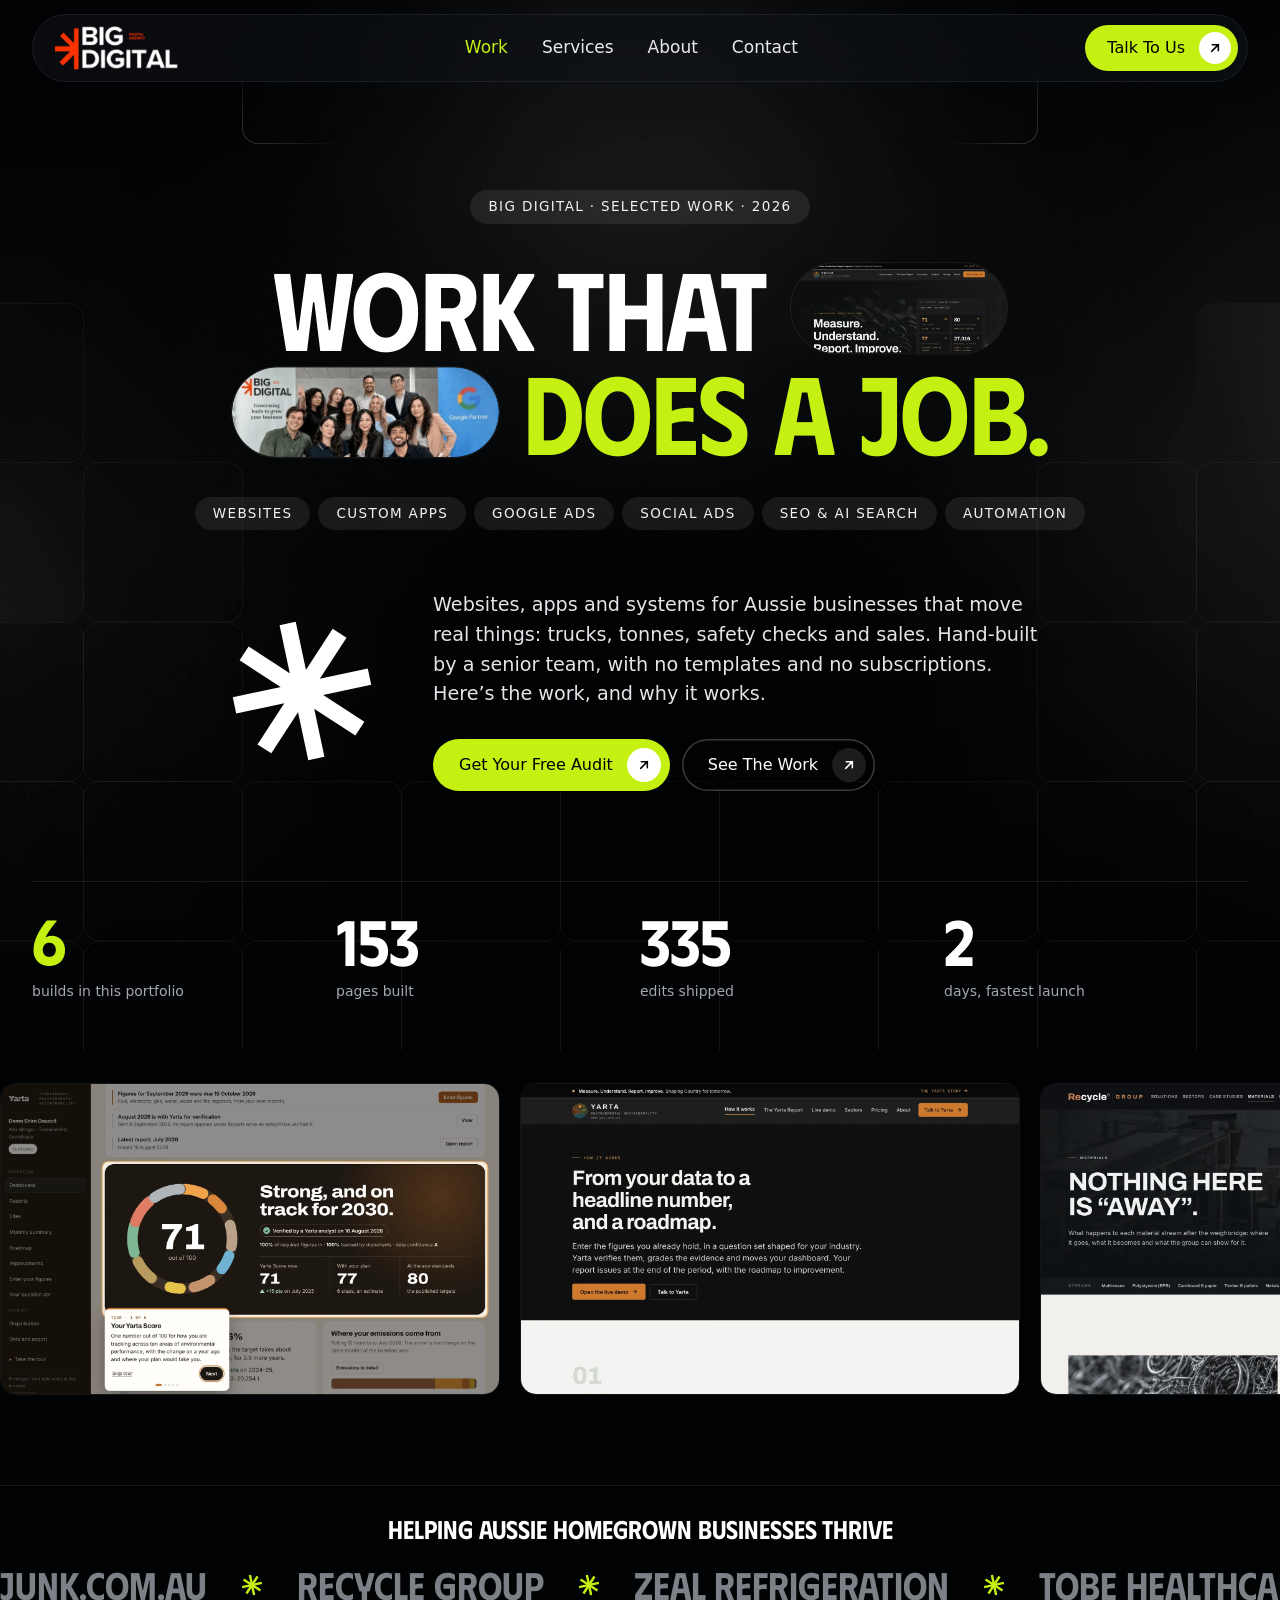
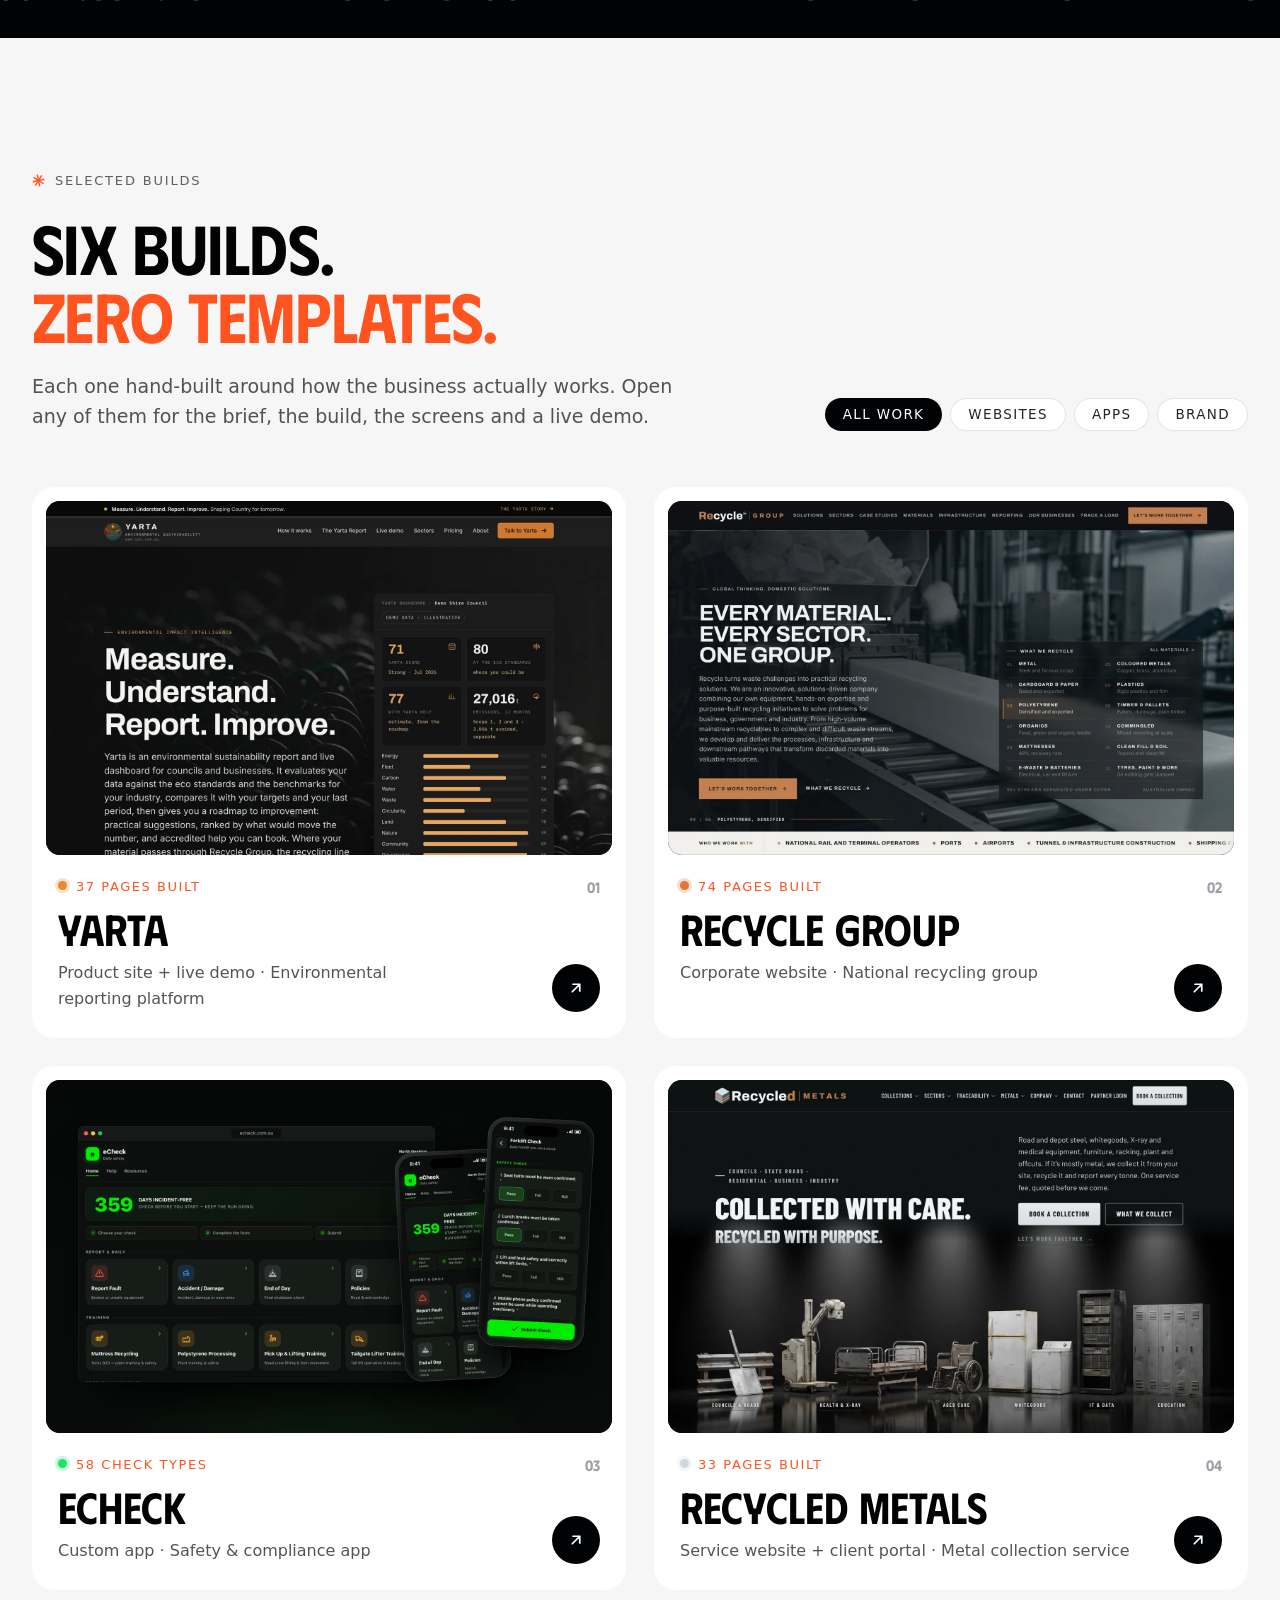
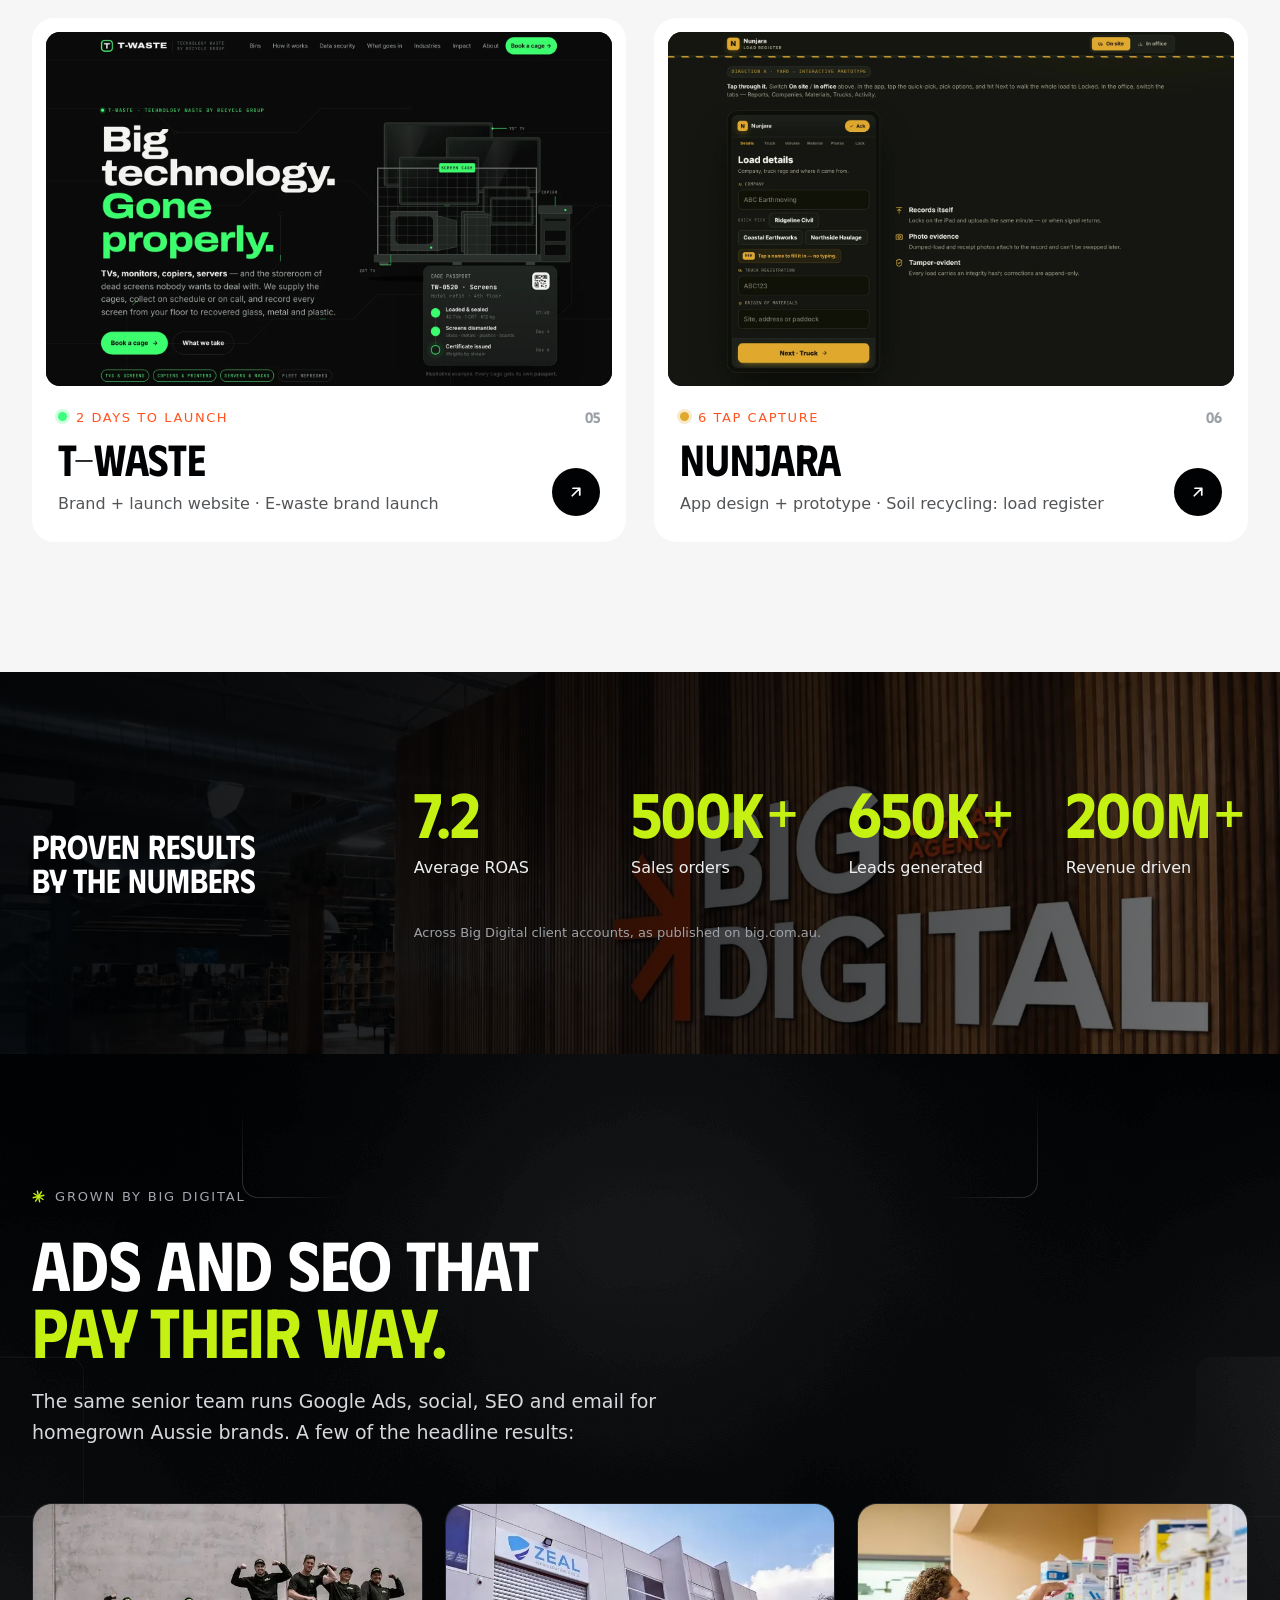
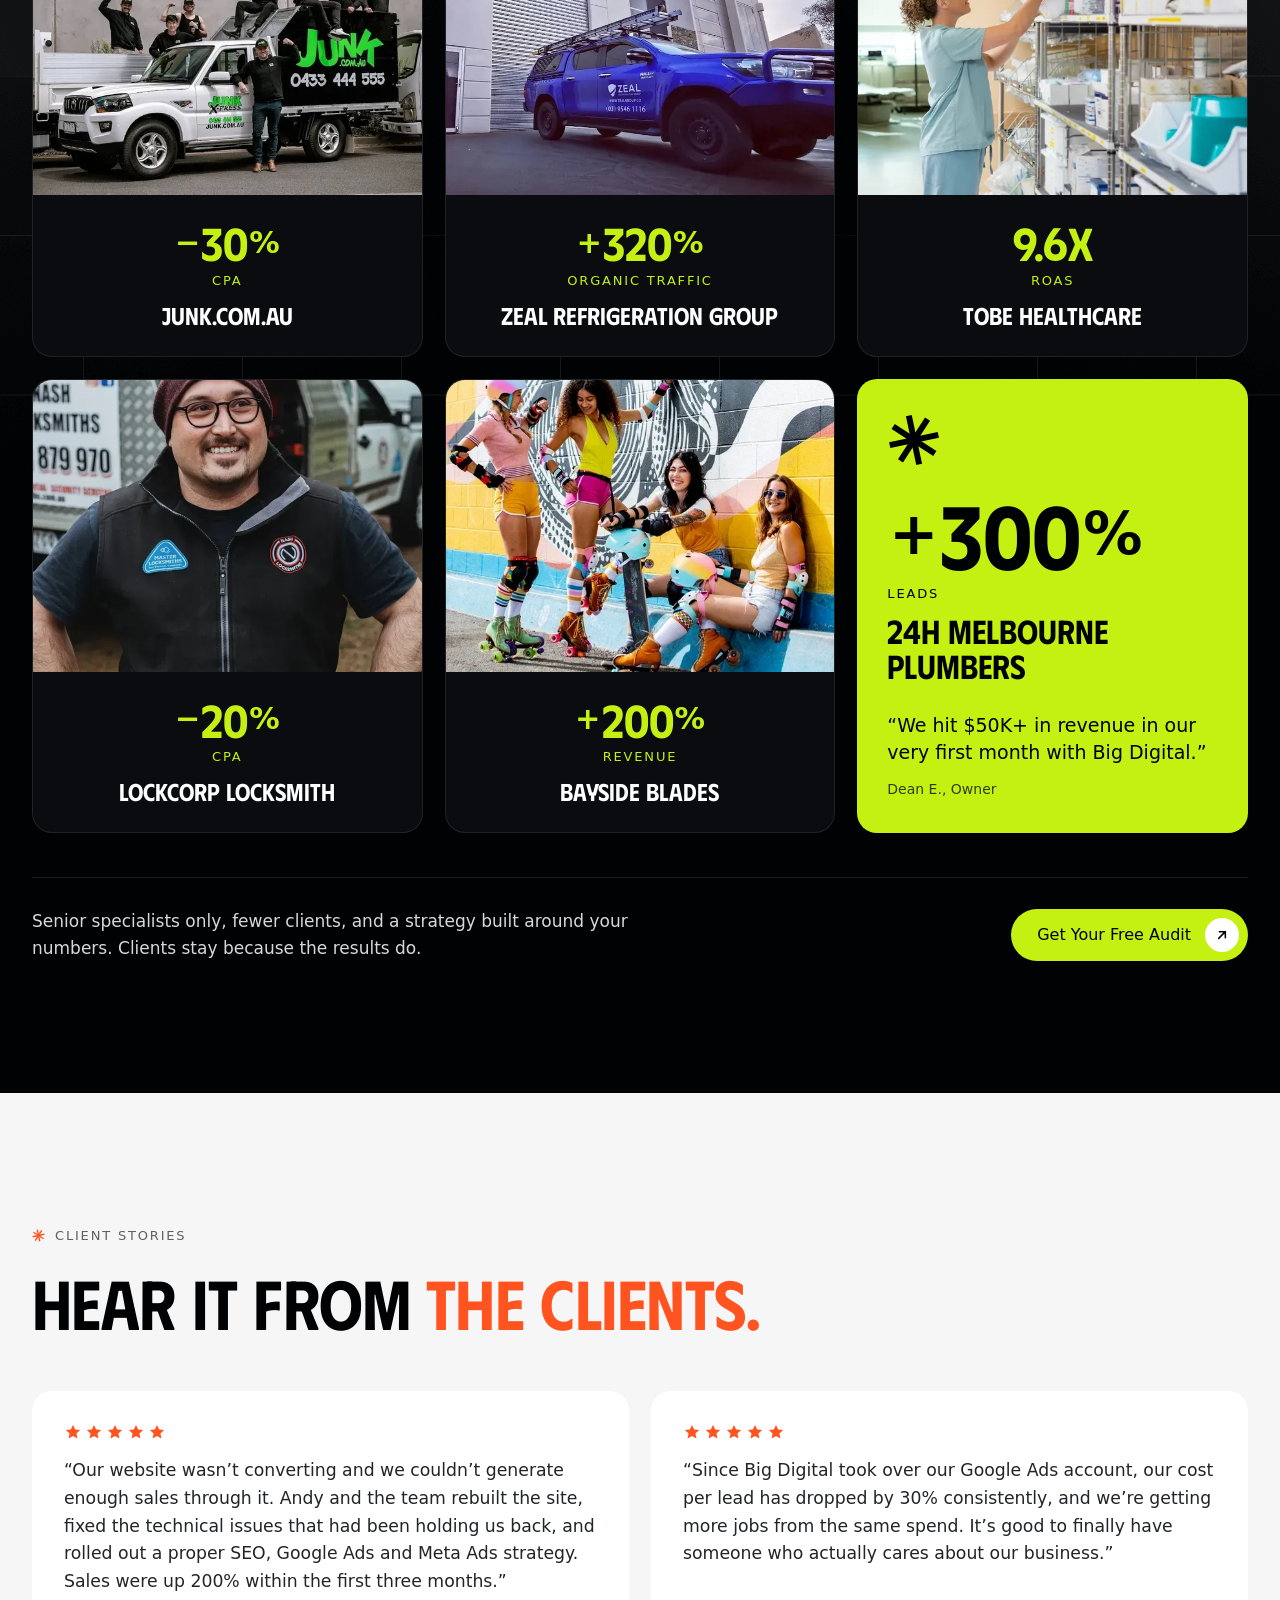
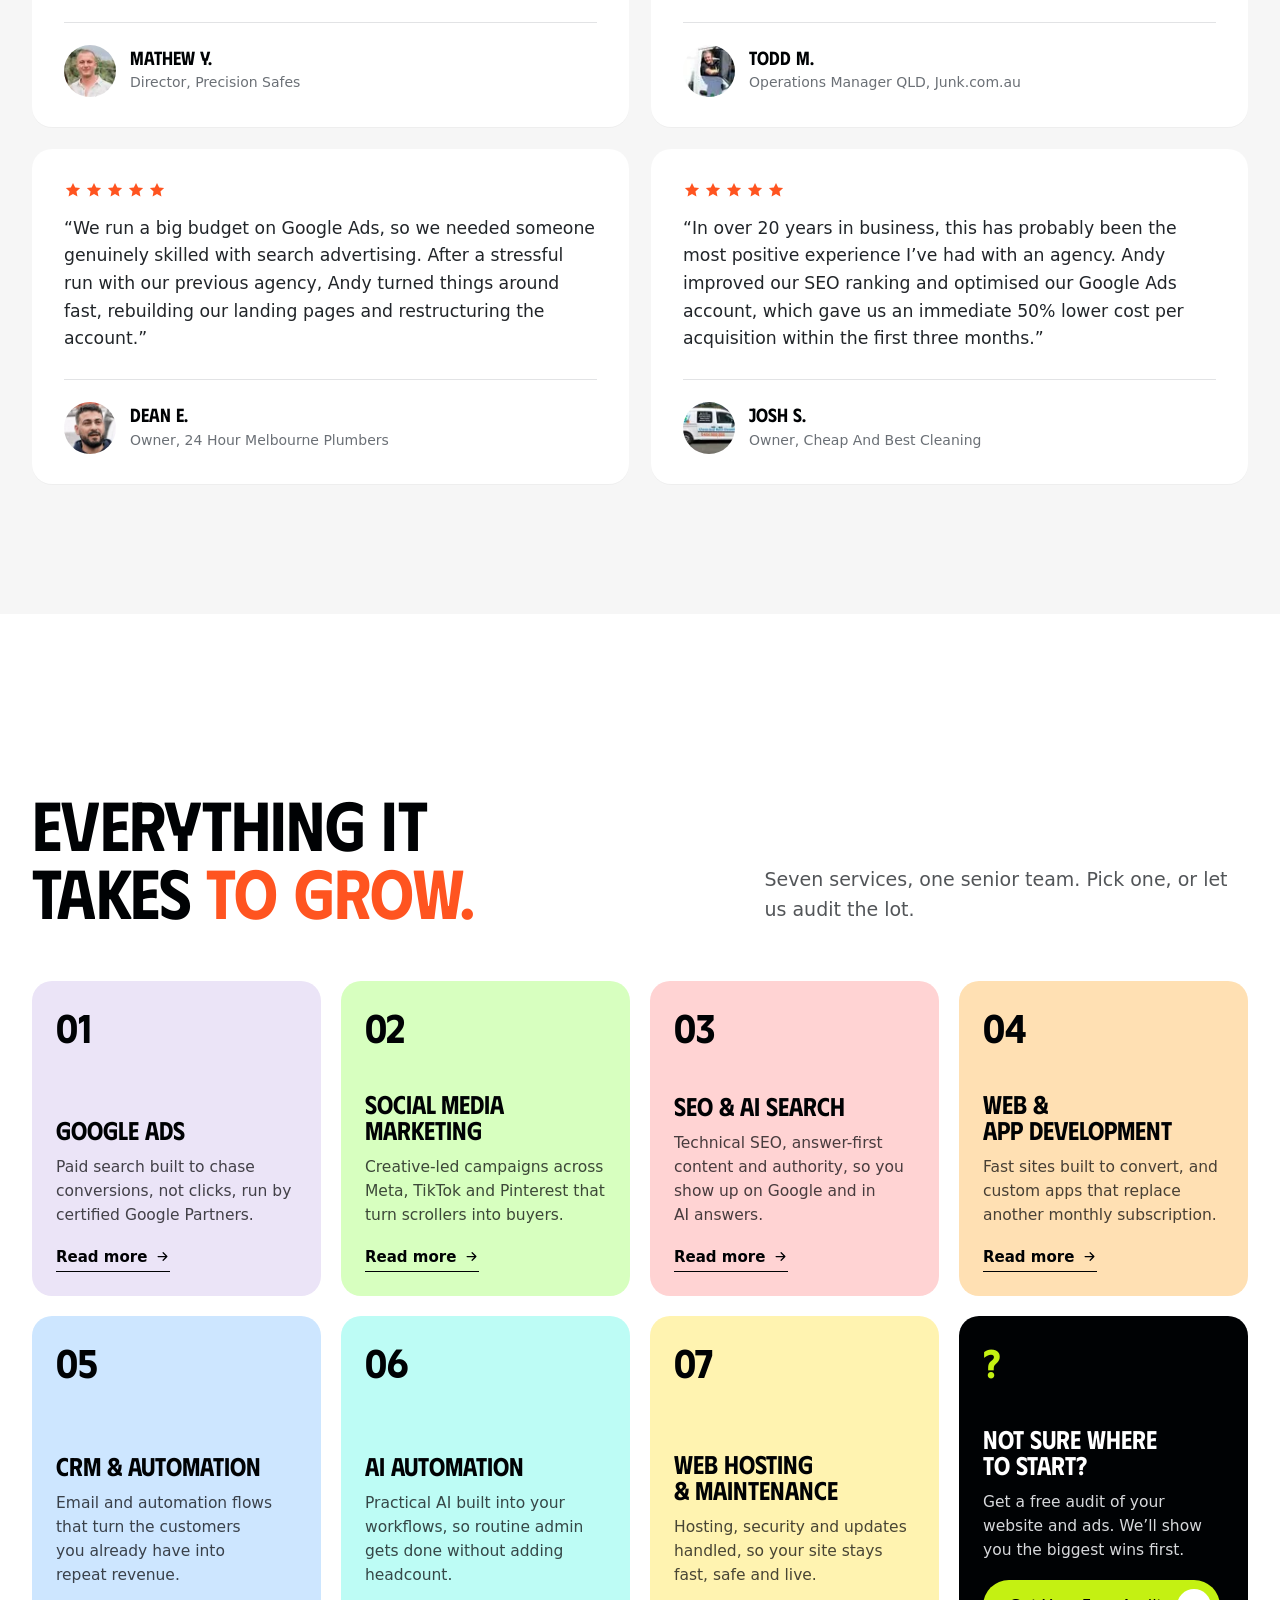
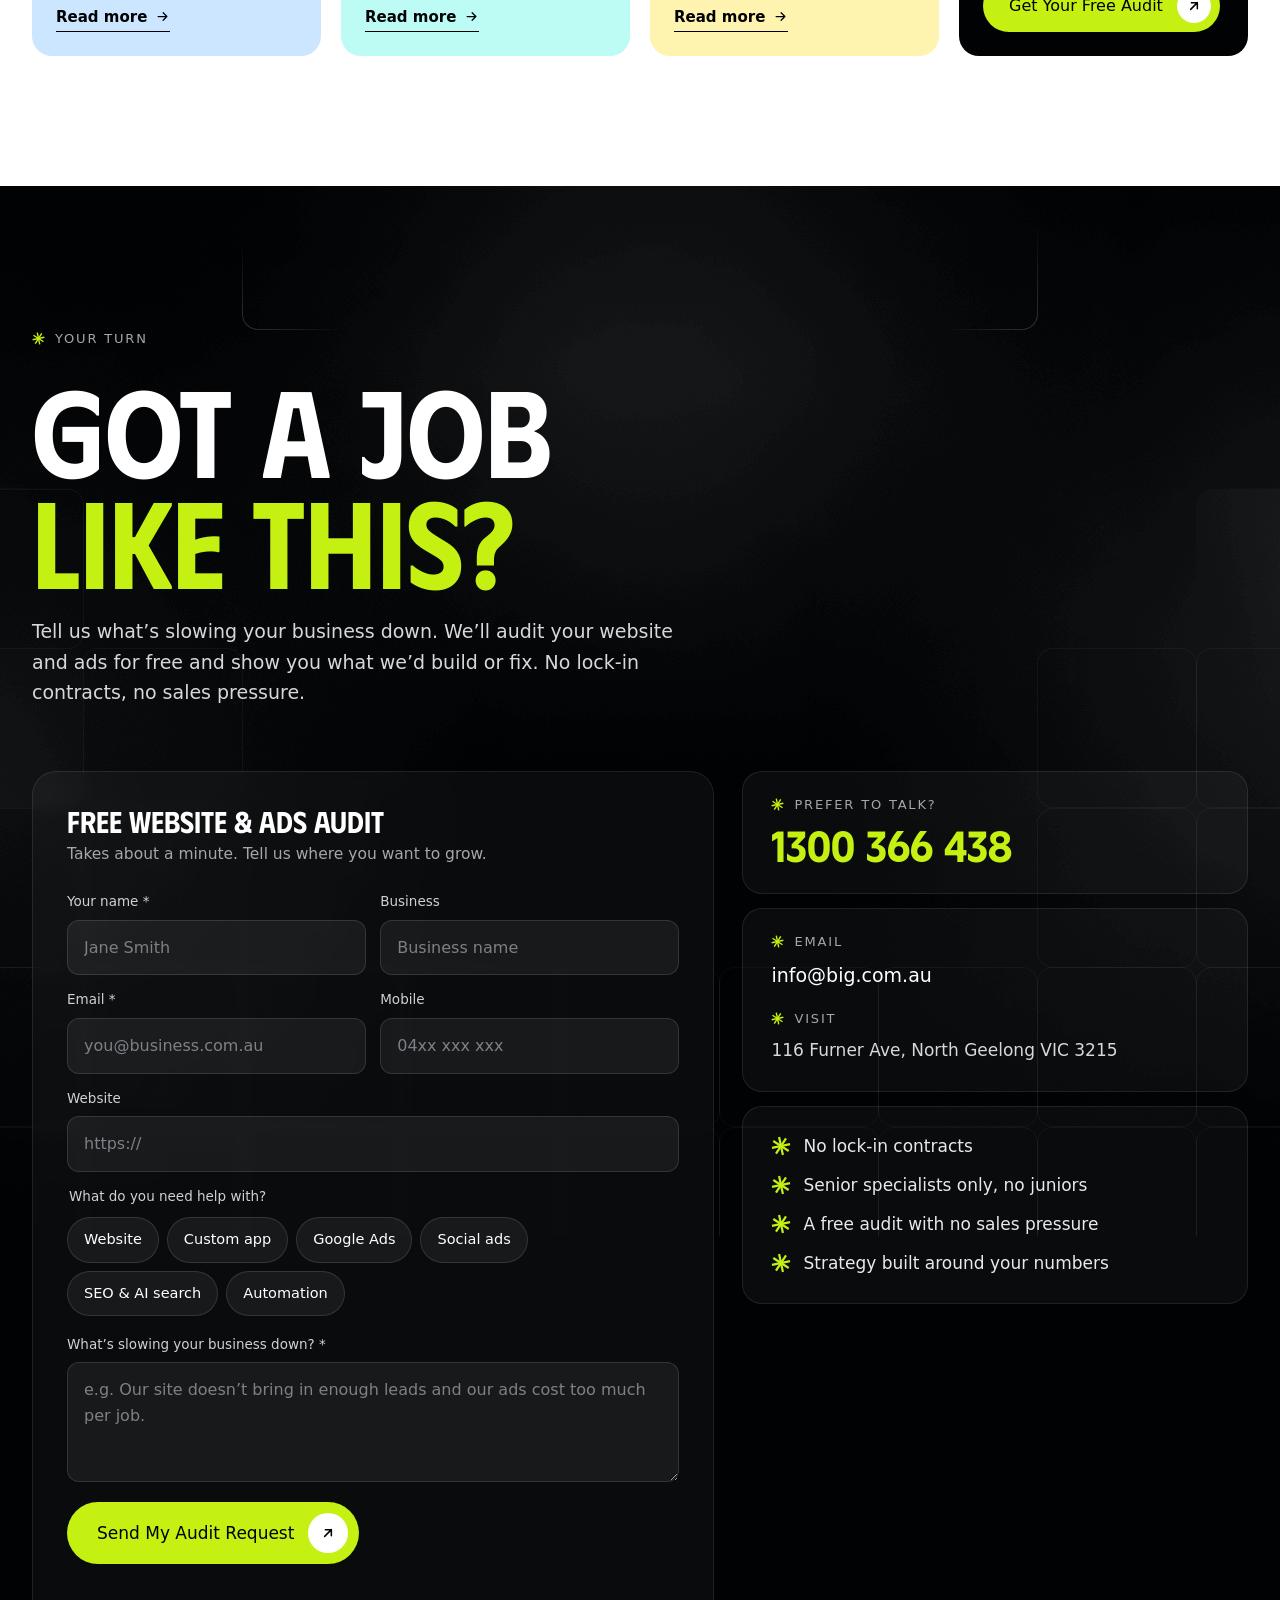
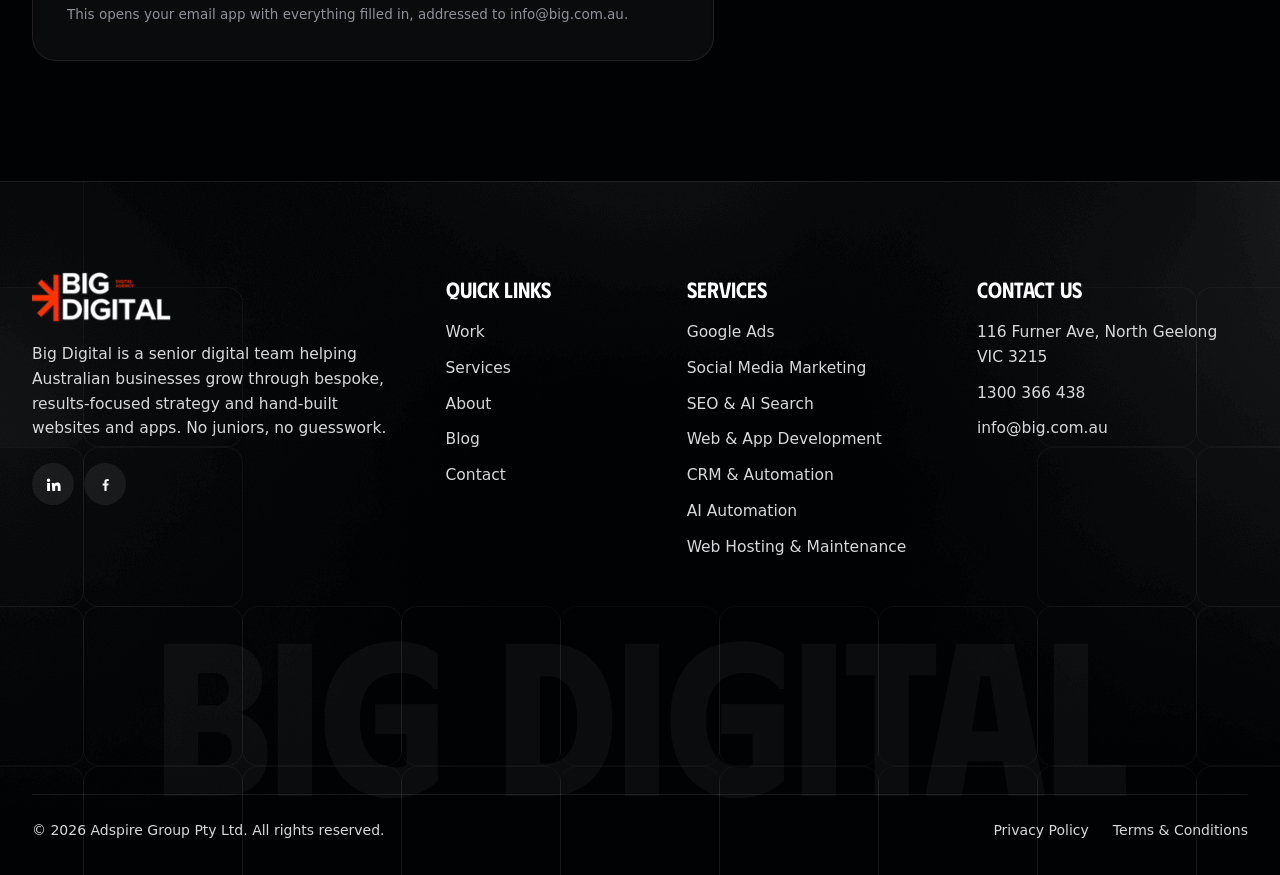
==== commit b9271275: "eCheck: replace squashed desktop shots with phone and desktop mockups - New screens captured from th" ====
--- a/index.html
+++ b/index.html
@@ -28,7 +28,7 @@
     <div class="ctas"><a class="btn " href="#contact">Get Your Free Audit<span class="ic"><svg viewBox="0 0 24 24" fill="none" stroke="currentColor" stroke-width="2.3" stroke-linecap="round" stroke-linejoin="round"><path d="M7 17 17 7M8 7h9v9"/></svg></span></a><a class="btn ghost" href="#work">See The Work<span class="ic"><svg viewBox="0 0 24 24" fill="none" stroke="currentColor" stroke-width="2.3" stroke-linecap="round" stroke-linejoin="round"><path d="M7 17 17 7M8 7h9v9"/></svg></span></a></div></div></div>
   <div class="agg countme rv"><div><b data-n="6">6</b><span>builds in this portfolio</span></div><div><b data-n="153">153</b><span>pages built</span></div><div><b data-n="335">335</b><span>edits shipped</span></div><div><b data-n="2">2</b><span>days, fastest launch</span></div></div>
   </div>
-  <div class="reel" aria-hidden="true"><div class="tr"><img src="img/yarta-demo.webp" alt="" loading="lazy"><img src="img/yarta-how.webp" alt="" loading="lazy"><img src="img/recycle-materials.webp" alt="" loading="lazy"><img src="img/recycle-trace.webp" alt="" loading="lazy"><img src="img/echeck-form.webp" alt="" loading="lazy"><img src="img/echeck-hero.webp" alt="" loading="lazy"><img src="img/steel-process.webp" alt="" loading="lazy"><img src="img/metals-book.webp" alt="" loading="lazy"><img src="img/twaste-tv.webp" alt="" loading="lazy"><img src="img/twaste-what.webp" alt="" loading="lazy"><img src="img/nun-a-truck.webp" alt="" loading="lazy"><img src="img/nun-a-office.webp" alt="" loading="lazy"><img src="img/yarta-demo.webp" alt="" loading="lazy"><img src="img/yarta-how.webp" alt="" loading="lazy"><img src="img/recycle-materials.webp" alt="" loading="lazy"><img src="img/recycle-trace.webp" alt="" loading="lazy"><img src="img/echeck-form.webp" alt="" loading="lazy"><img src="img/echeck-hero.webp" alt="" loading="lazy"><img src="img/steel-process.webp" alt="" loading="lazy"><img src="img/metals-book.webp" alt="" loading="lazy"><img src="img/twaste-tv.webp" alt="" loading="lazy"><img src="img/twaste-what.webp" alt="" loading="lazy"><img src="img/nun-a-truck.webp" alt="" loading="lazy"><img src="img/nun-a-office.webp" alt="" loading="lazy"></div></div>
+  <div class="reel" aria-hidden="true"><div class="tr"><img src="img/yarta-demo.webp" alt="" loading="lazy"><img src="img/yarta-how.webp" alt="" loading="lazy"><img src="img/recycle-materials.webp" alt="" loading="lazy"><img src="img/recycle-trace.webp" alt="" loading="lazy"><img src="img/echeck-scene-checks.webp" alt="" loading="lazy"><img src="img/echeck-scene-desk.webp" alt="" loading="lazy"><img src="img/steel-process.webp" alt="" loading="lazy"><img src="img/metals-book.webp" alt="" loading="lazy"><img src="img/twaste-tv.webp" alt="" loading="lazy"><img src="img/twaste-what.webp" alt="" loading="lazy"><img src="img/nun-a-truck.webp" alt="" loading="lazy"><img src="img/nun-a-office.webp" alt="" loading="lazy"><img src="img/yarta-demo.webp" alt="" loading="lazy"><img src="img/yarta-how.webp" alt="" loading="lazy"><img src="img/recycle-materials.webp" alt="" loading="lazy"><img src="img/recycle-trace.webp" alt="" loading="lazy"><img src="img/echeck-scene-checks.webp" alt="" loading="lazy"><img src="img/echeck-scene-desk.webp" alt="" loading="lazy"><img src="img/steel-process.webp" alt="" loading="lazy"><img src="img/metals-book.webp" alt="" loading="lazy"><img src="img/twaste-tv.webp" alt="" loading="lazy"><img src="img/twaste-what.webp" alt="" loading="lazy"><img src="img/nun-a-truck.webp" alt="" loading="lazy"><img src="img/nun-a-office.webp" alt="" loading="lazy"></div></div>
   <div class="marq"><div class="lbl">Helping Aussie homegrown businesses thrive</div><div class="tr" aria-hidden="true"><span>Junk.com.au</span><span>Recycle Group</span><span>Zeal Refrigeration</span><span>Tobe Healthcare</span><span>24H Melbourne Plumbers</span><span>Lockcorp</span><span>Bayside Blades</span><span>Precision Safes</span><span>Cheap And Best Cleaning</span><span>The Mattress Recycling Company</span><span>Nunjara</span><span>Hektik Automotive</span><span>Junk.com.au</span><span>Recycle Group</span><span>Zeal Refrigeration</span><span>Tobe Healthcare</span><span>24H Melbourne Plumbers</span><span>Lockcorp</span><span>Bayside Blades</span><span>Precision Safes</span><span>Cheap And Best Cleaning</span><span>The Mattress Recycling Company</span><span>Nunjara</span><span>Hektik Automotive</span></div></div>
 </section>
 
@@ -43,7 +43,7 @@
 <span class="shot"><img src="img/recycle-hero.webp" alt="Recycle Group: National recycling group" loading="lazy" width="1600" height="1000"></span>
 <span class="row1"><span class="metric"><span class="dot"></span>74 pages built</span><span class="n">02</span></span>
 <h3>Recycle Group</h3><p>Corporate website · National recycling group</p><span class="go"><svg viewBox="0 0 24 24" fill="none" stroke="currentColor" stroke-width="2.3" stroke-linecap="round" stroke-linejoin="round"><path d="M7 17 17 7M8 7h9v9"/></svg></span></a><a class="card rv" href="echeck/" data-f="app" style="--c:#22e06b">
-<span class="shot"><img src="img/echeck-shear.webp" alt="eCheck: Safety &amp; compliance app" loading="lazy" width="1600" height="1000"></span>
+<span class="shot"><img src="img/echeck-scene-hero.webp" alt="eCheck: Safety &amp; compliance app" loading="lazy" width="1600" height="1000"></span>
 <span class="row1"><span class="metric"><span class="dot"></span>58 check types</span><span class="n">03</span></span>
 <h3>eCheck</h3><p>Custom app · Safety &amp; compliance app</p><span class="go"><svg viewBox="0 0 24 24" fill="none" stroke="currentColor" stroke-width="2.3" stroke-linecap="round" stroke-linejoin="round"><path d="M7 17 17 7M8 7h9v9"/></svg></span></a><a class="card rv d1" href="recycled-metals/" data-f="web" style="--c:#cfd8df">
 <span class="shot"><img src="img/metals-hero.webp" alt="Recycled Metals: Metal collection service" loading="lazy" width="1600" height="1000"></span>
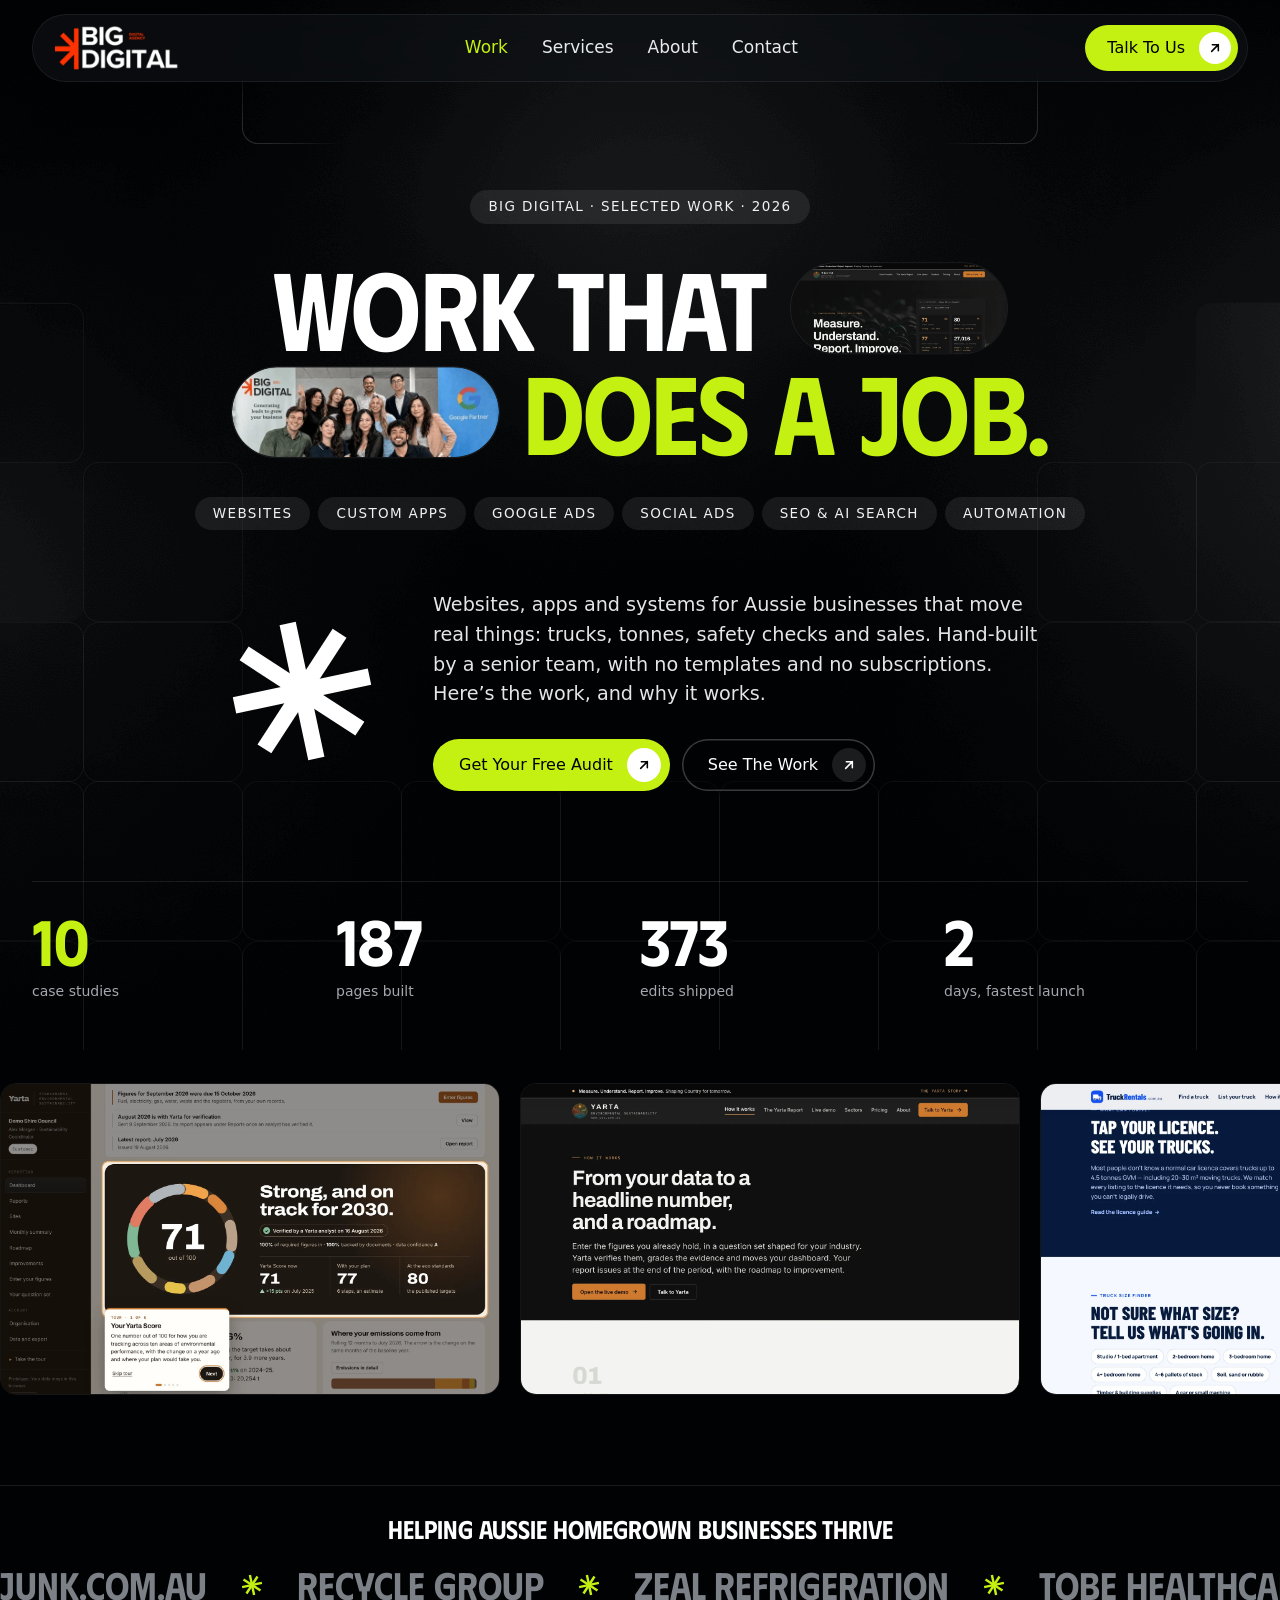
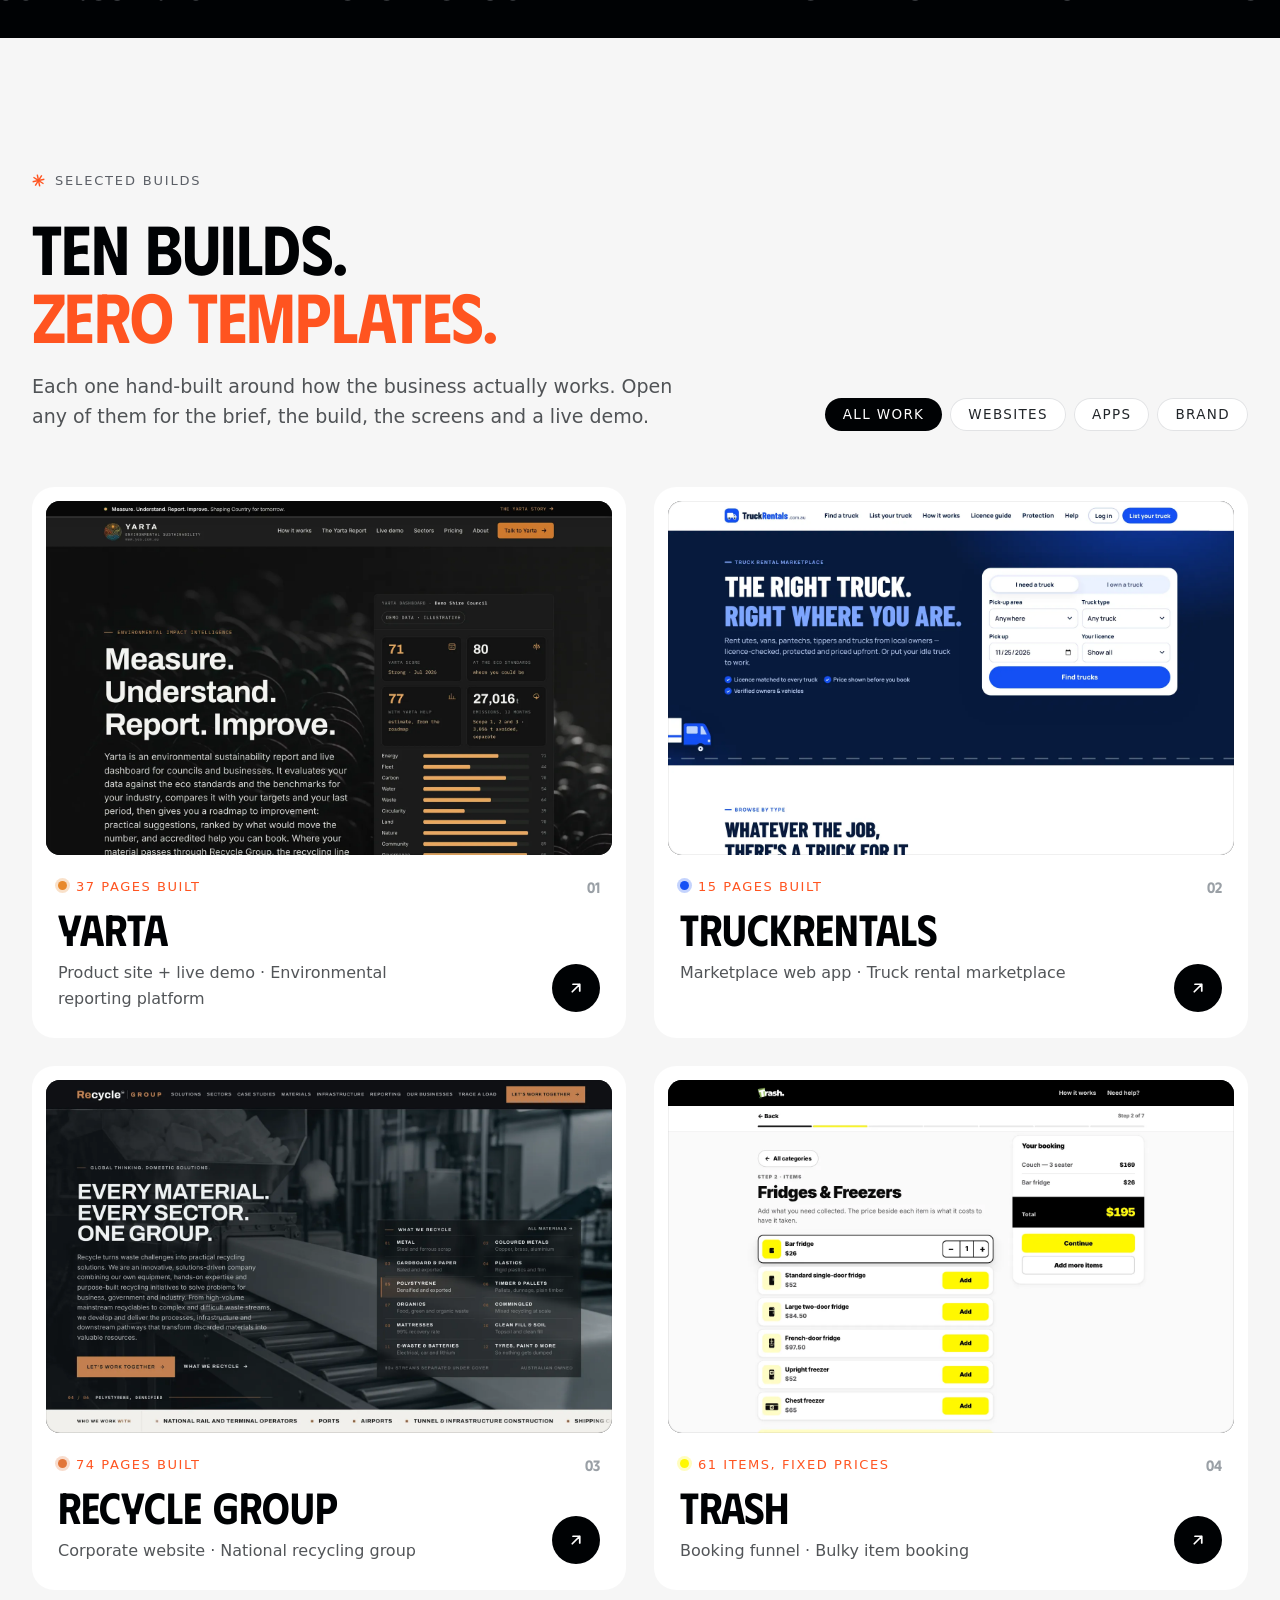
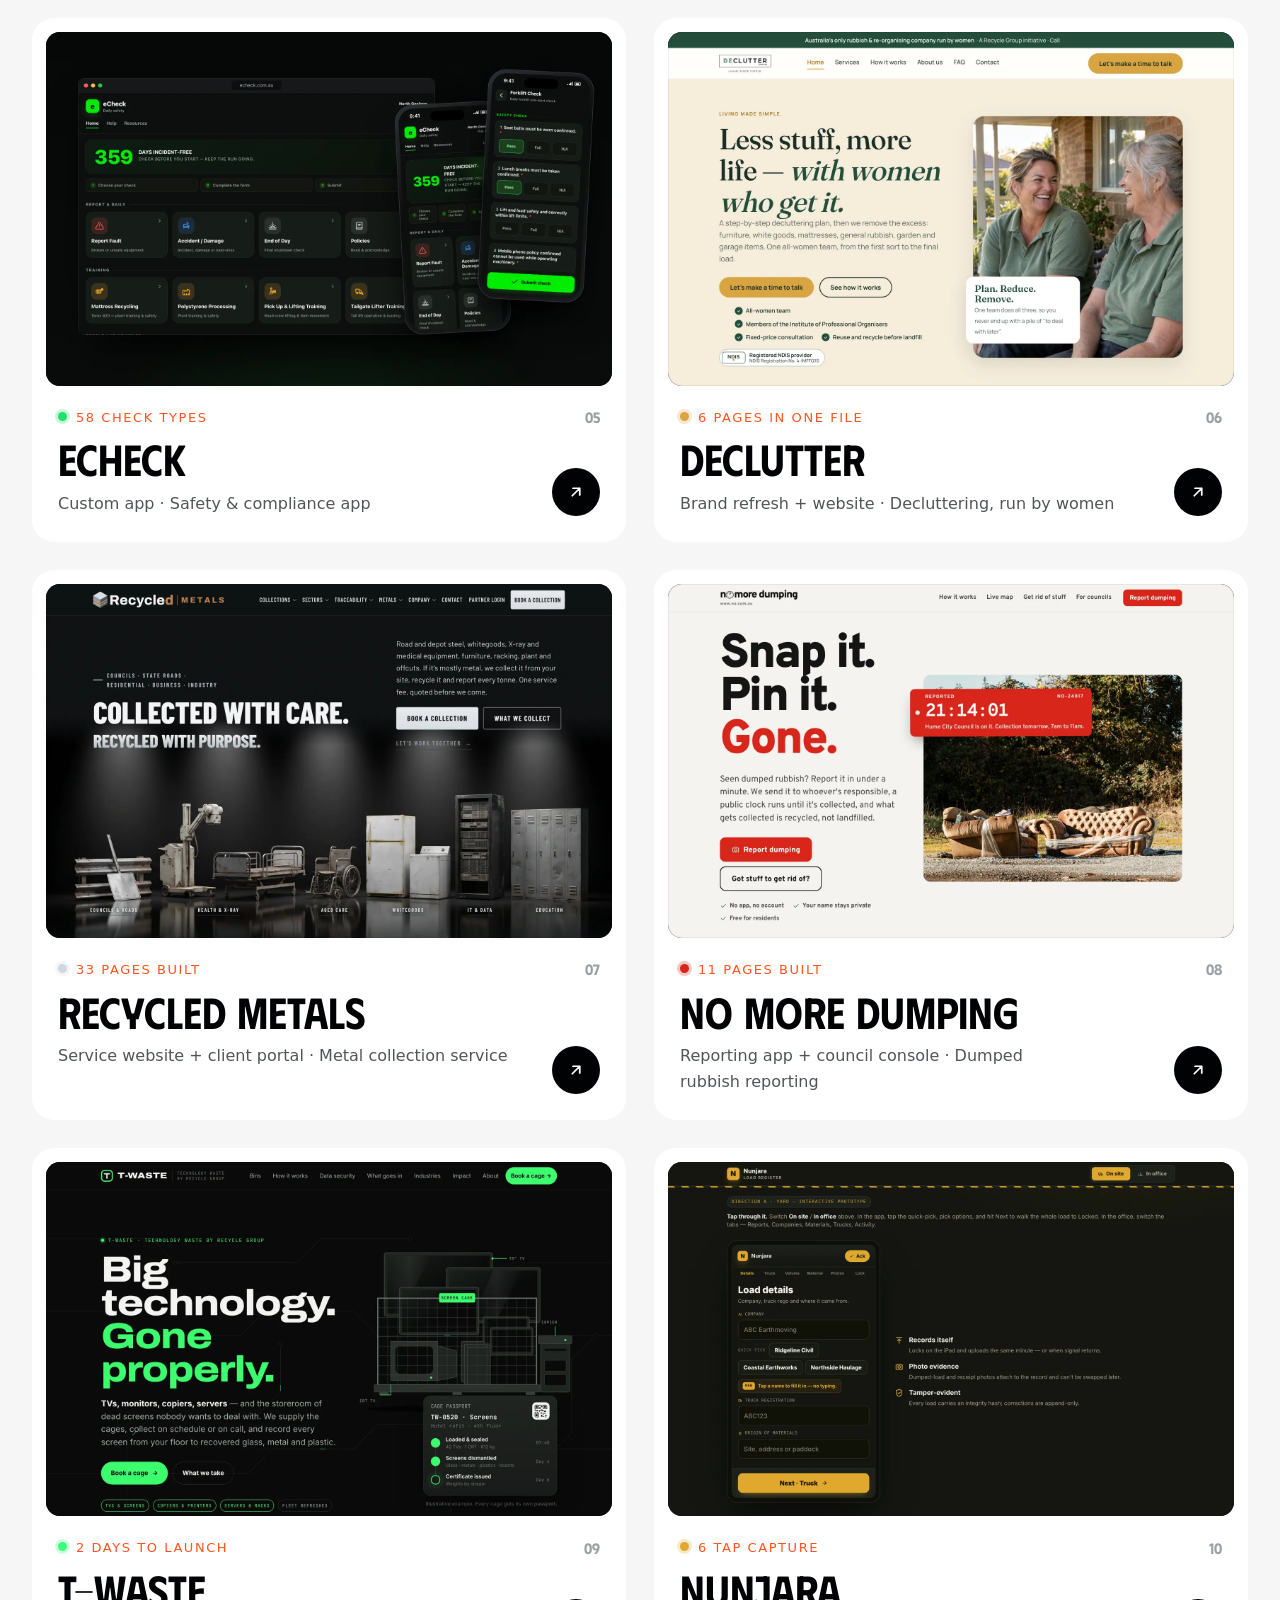
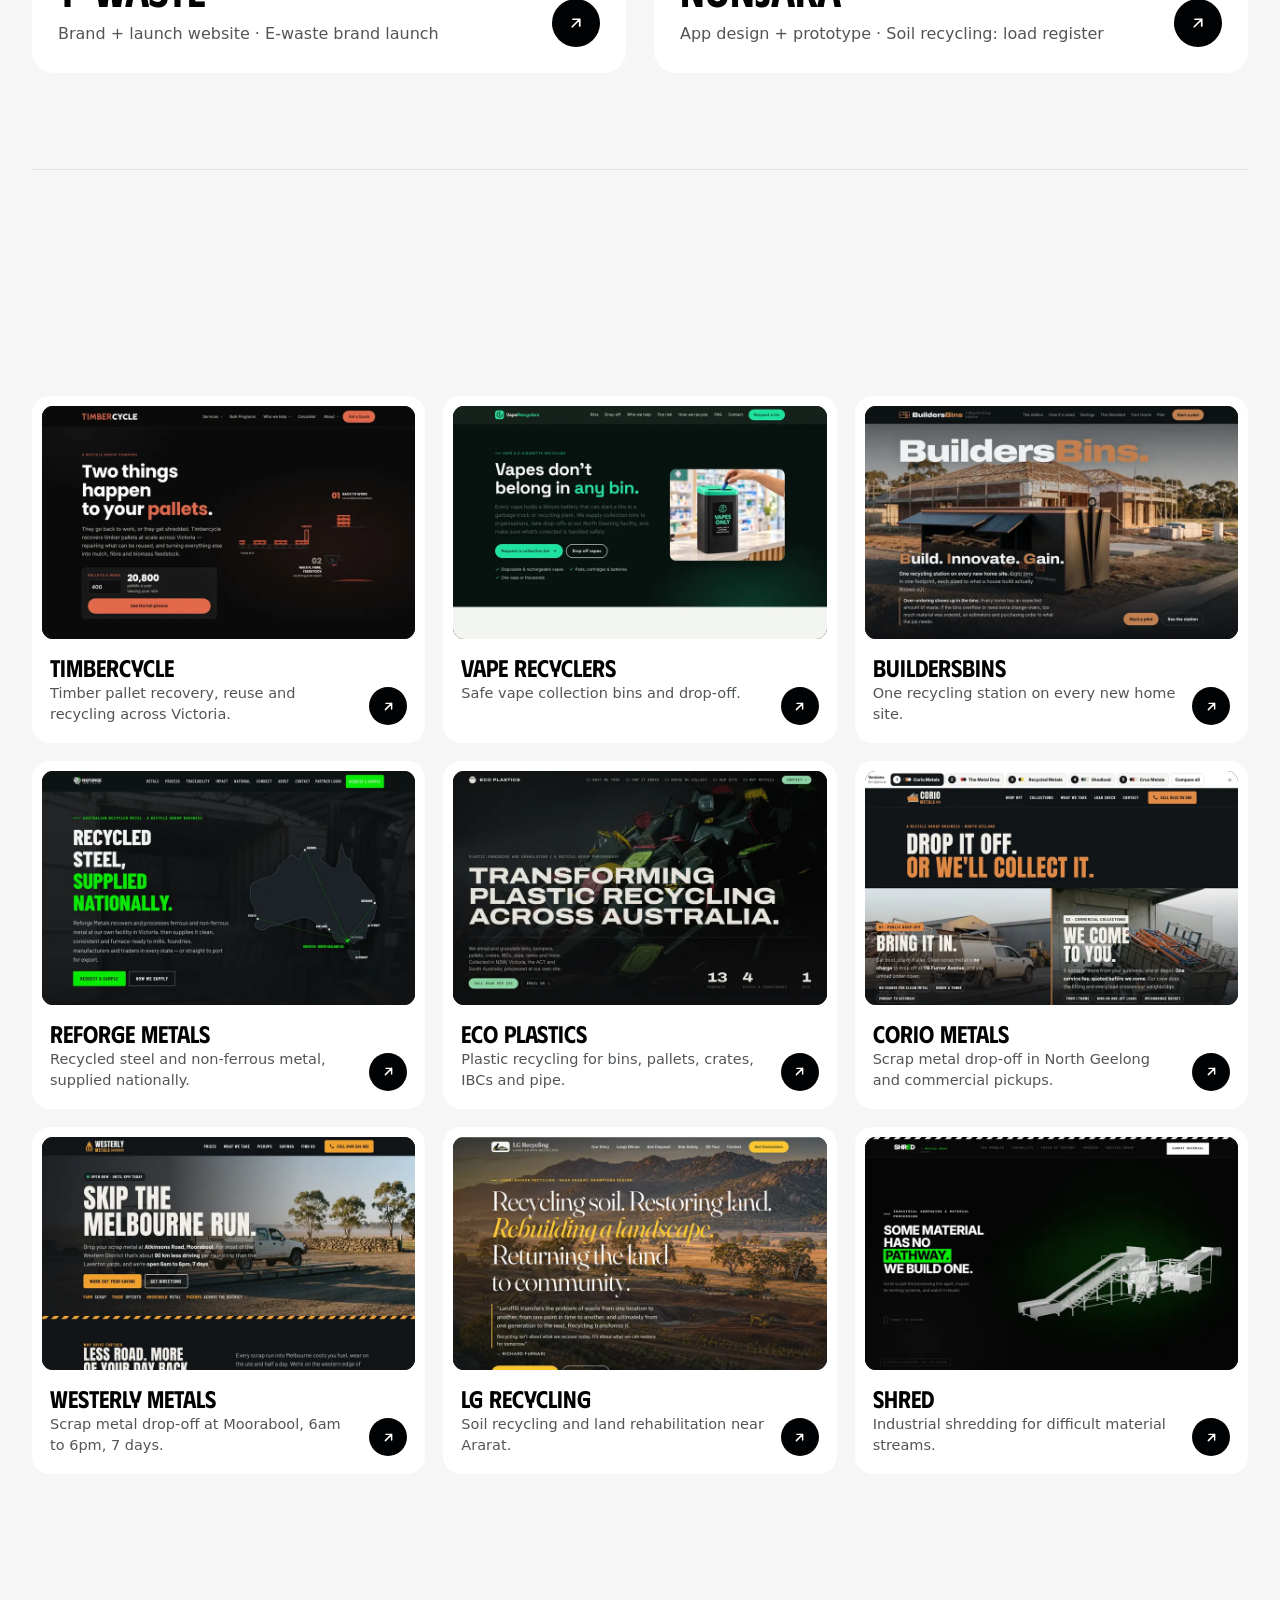
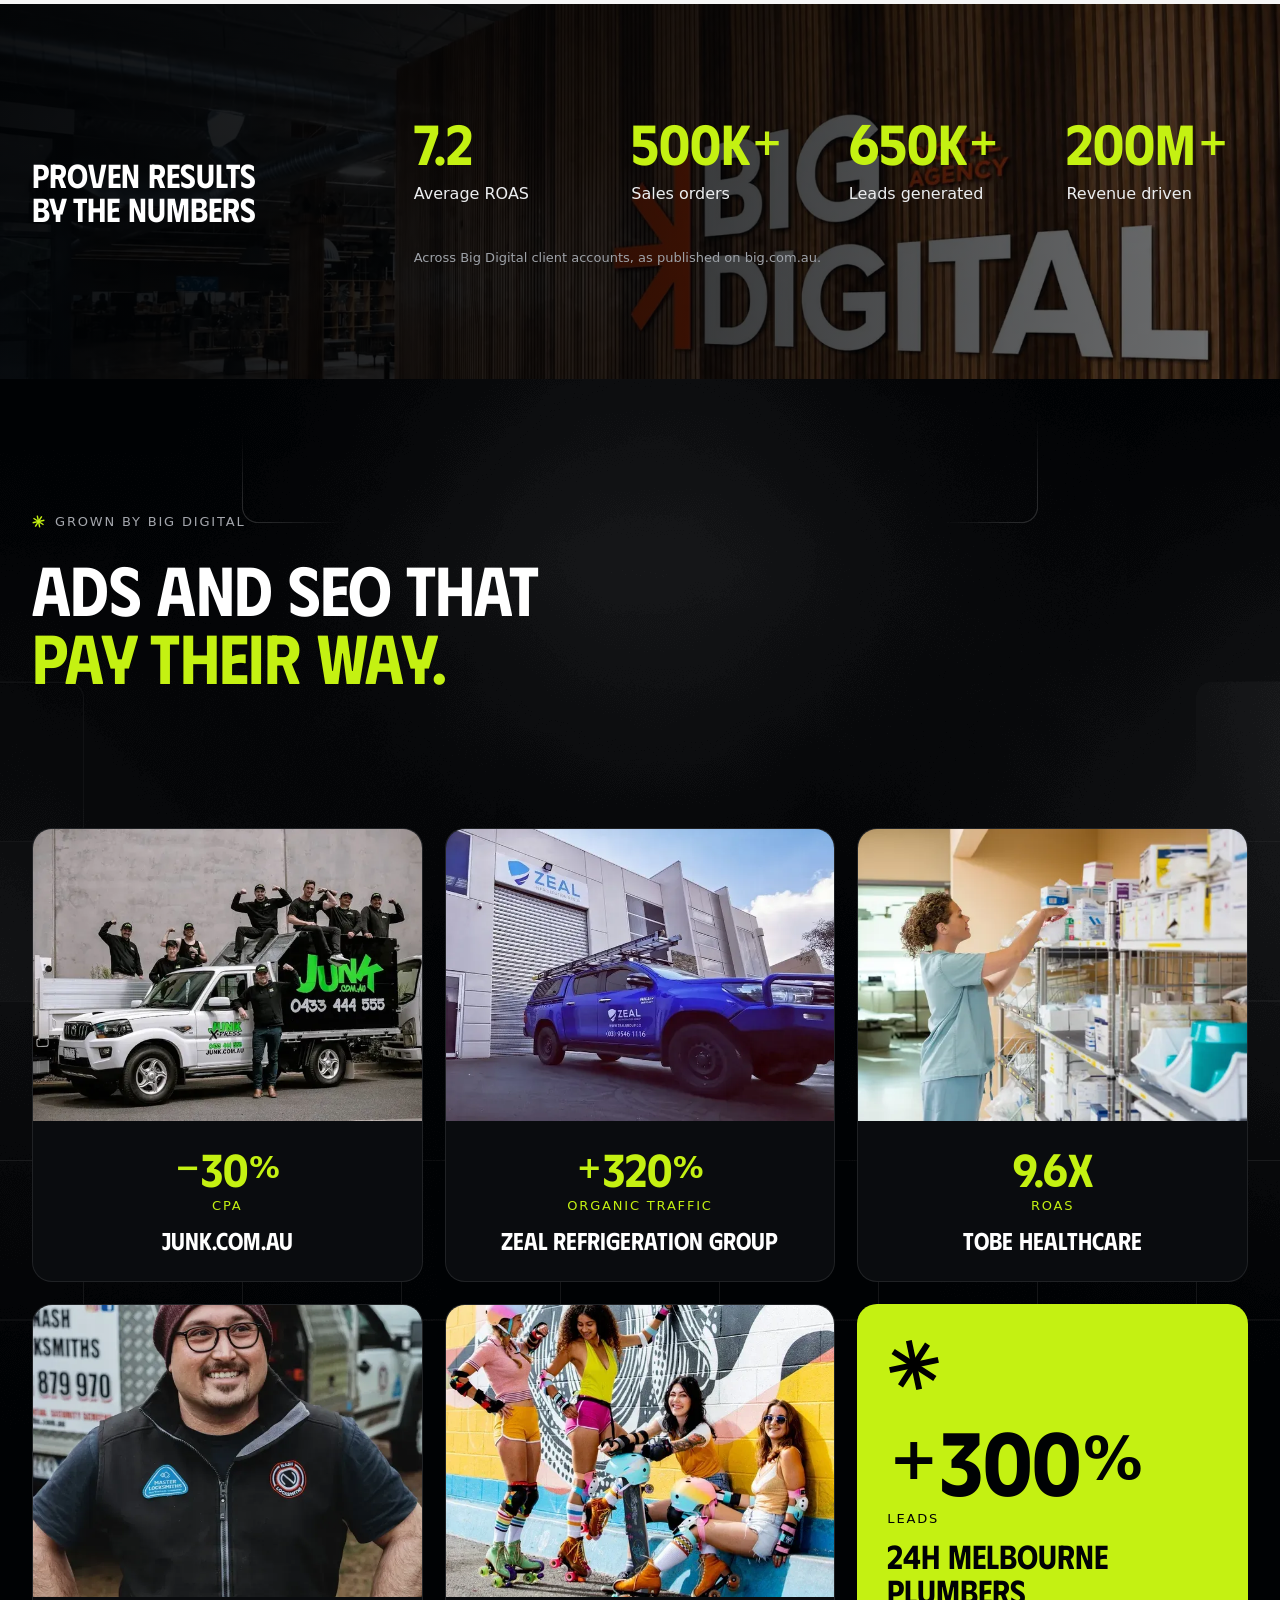
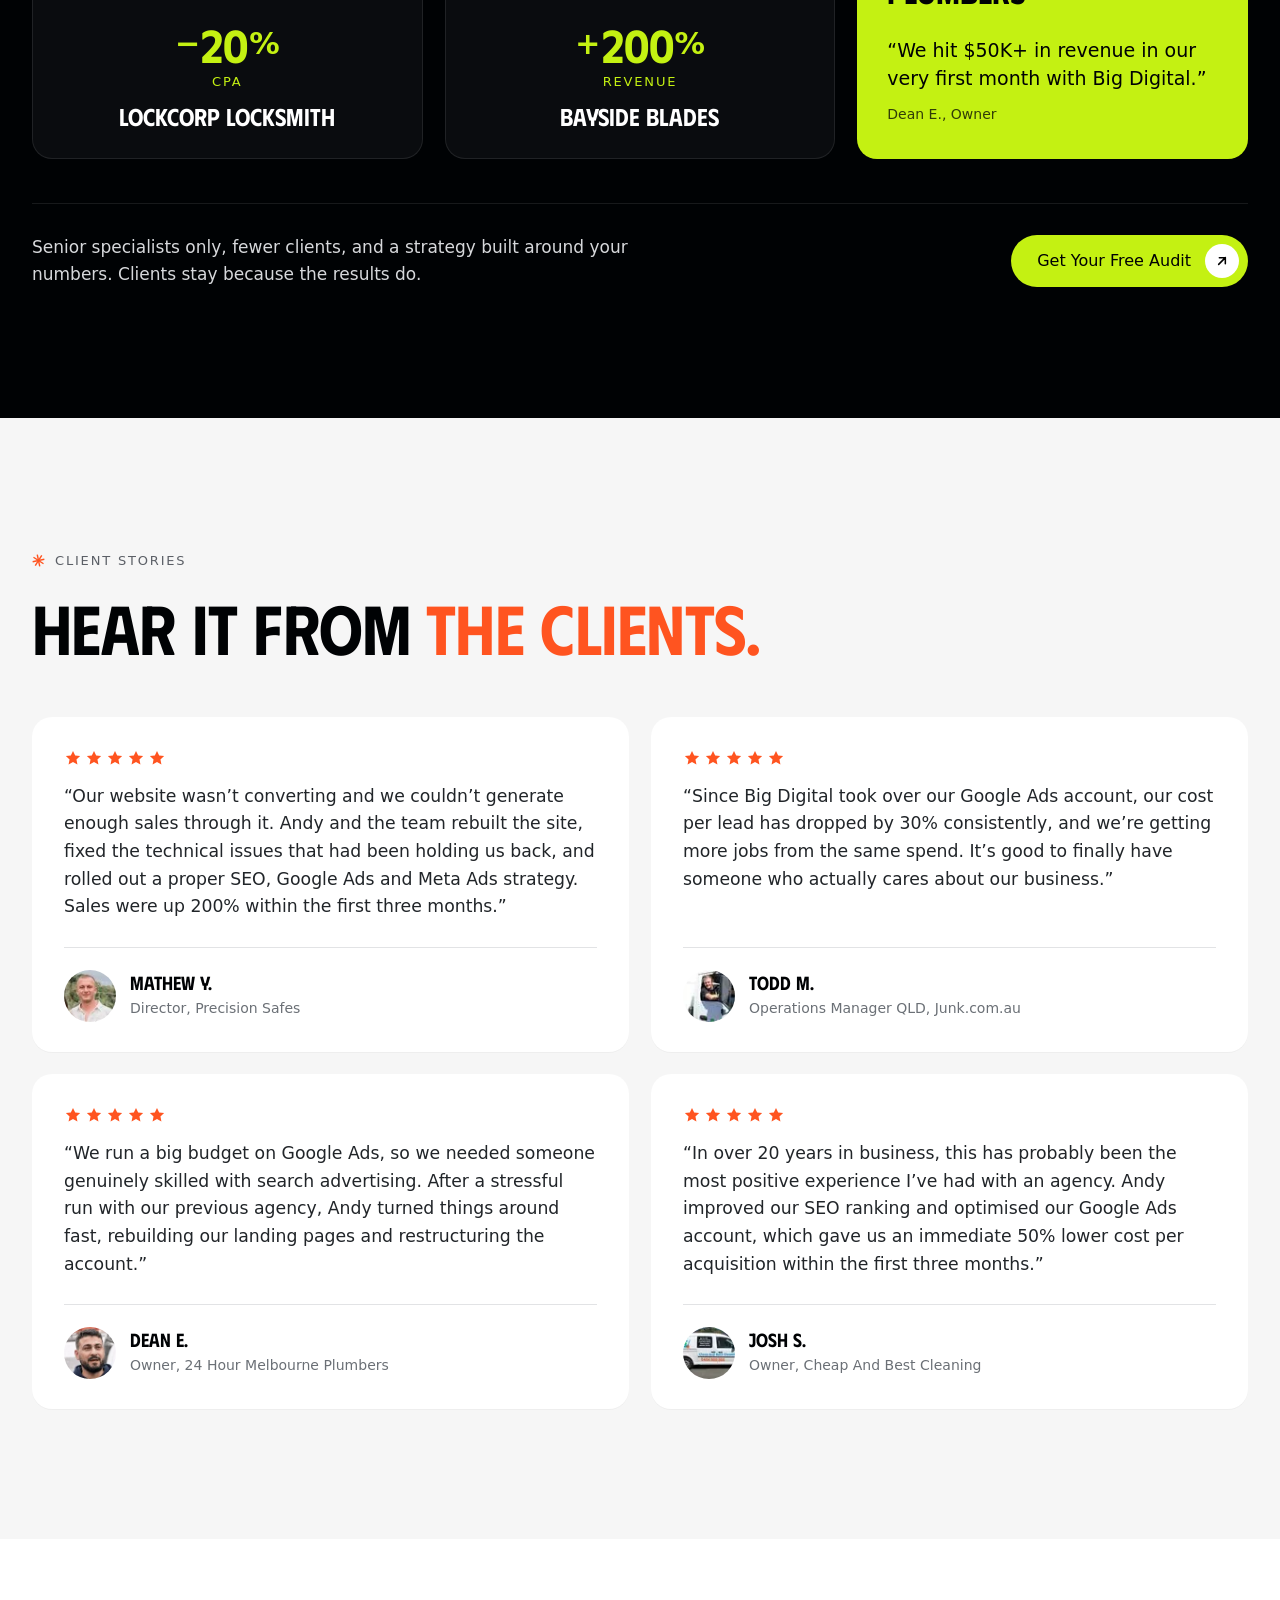
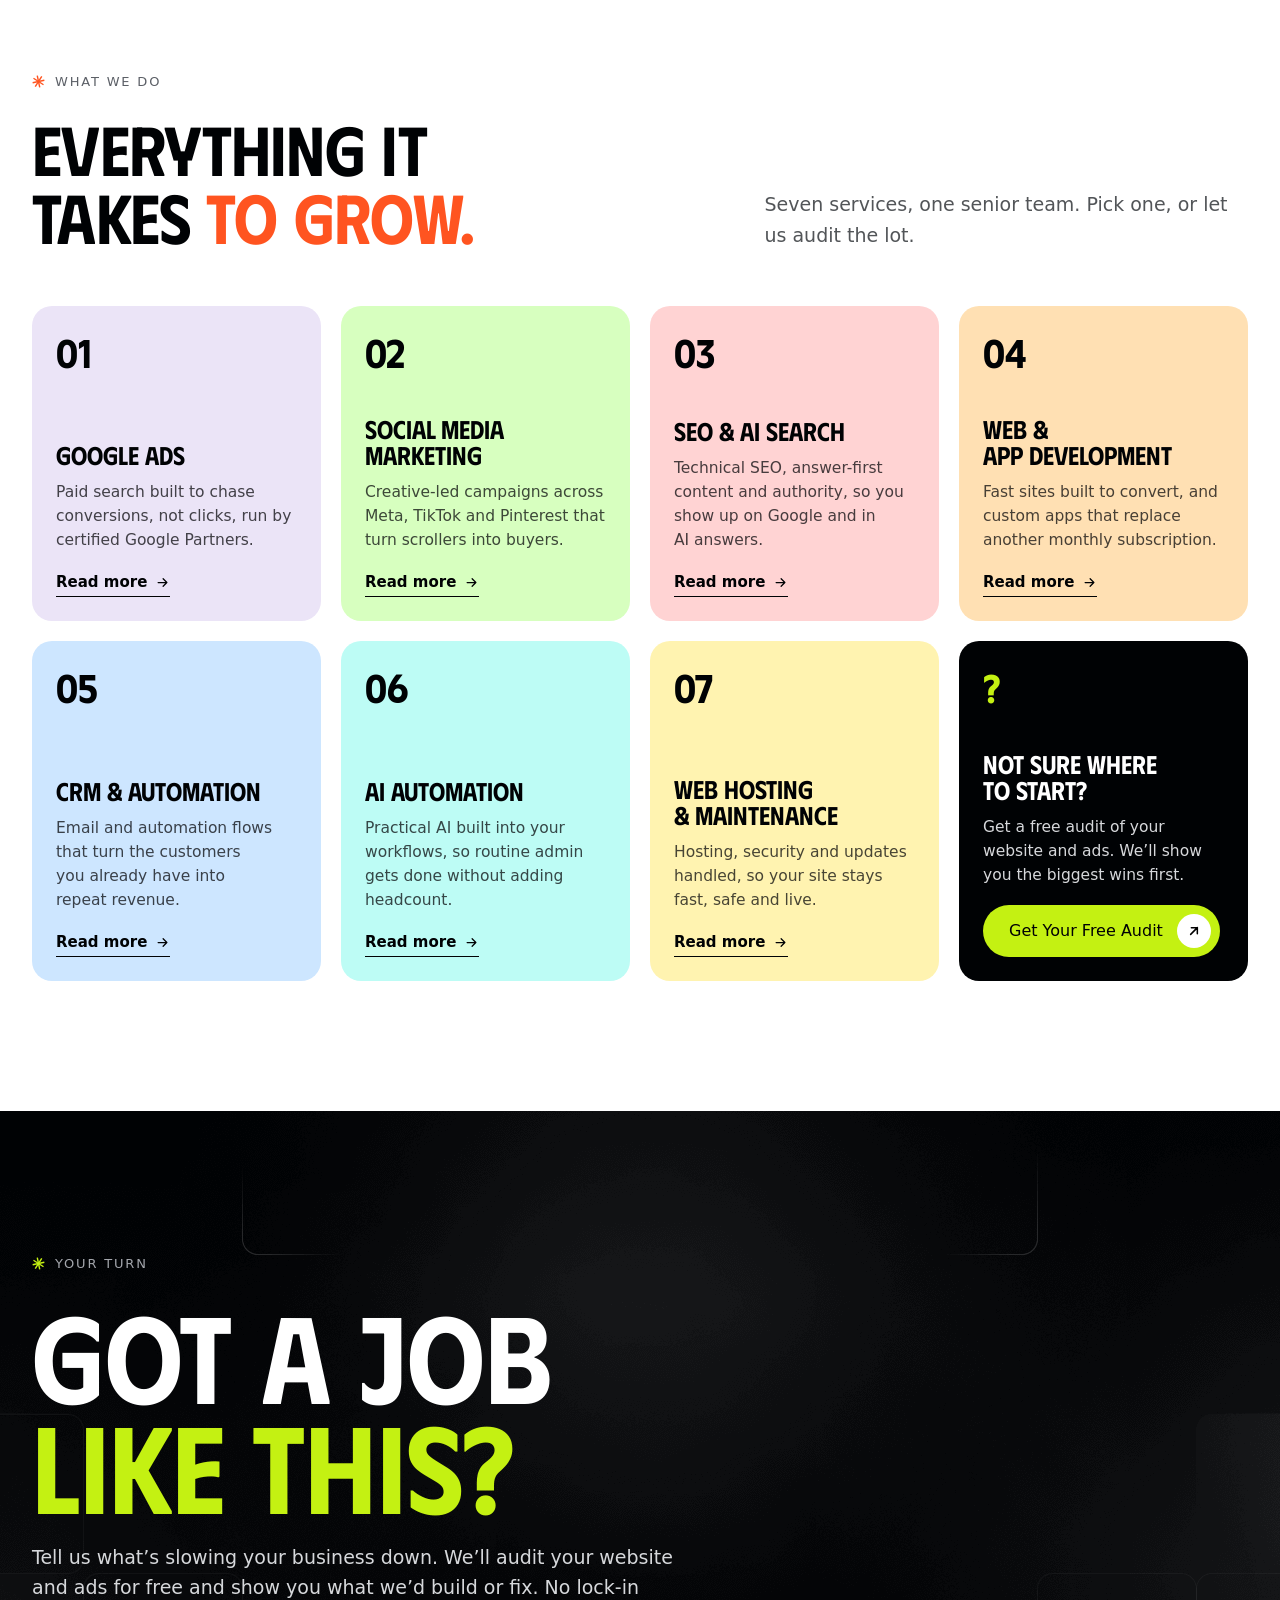
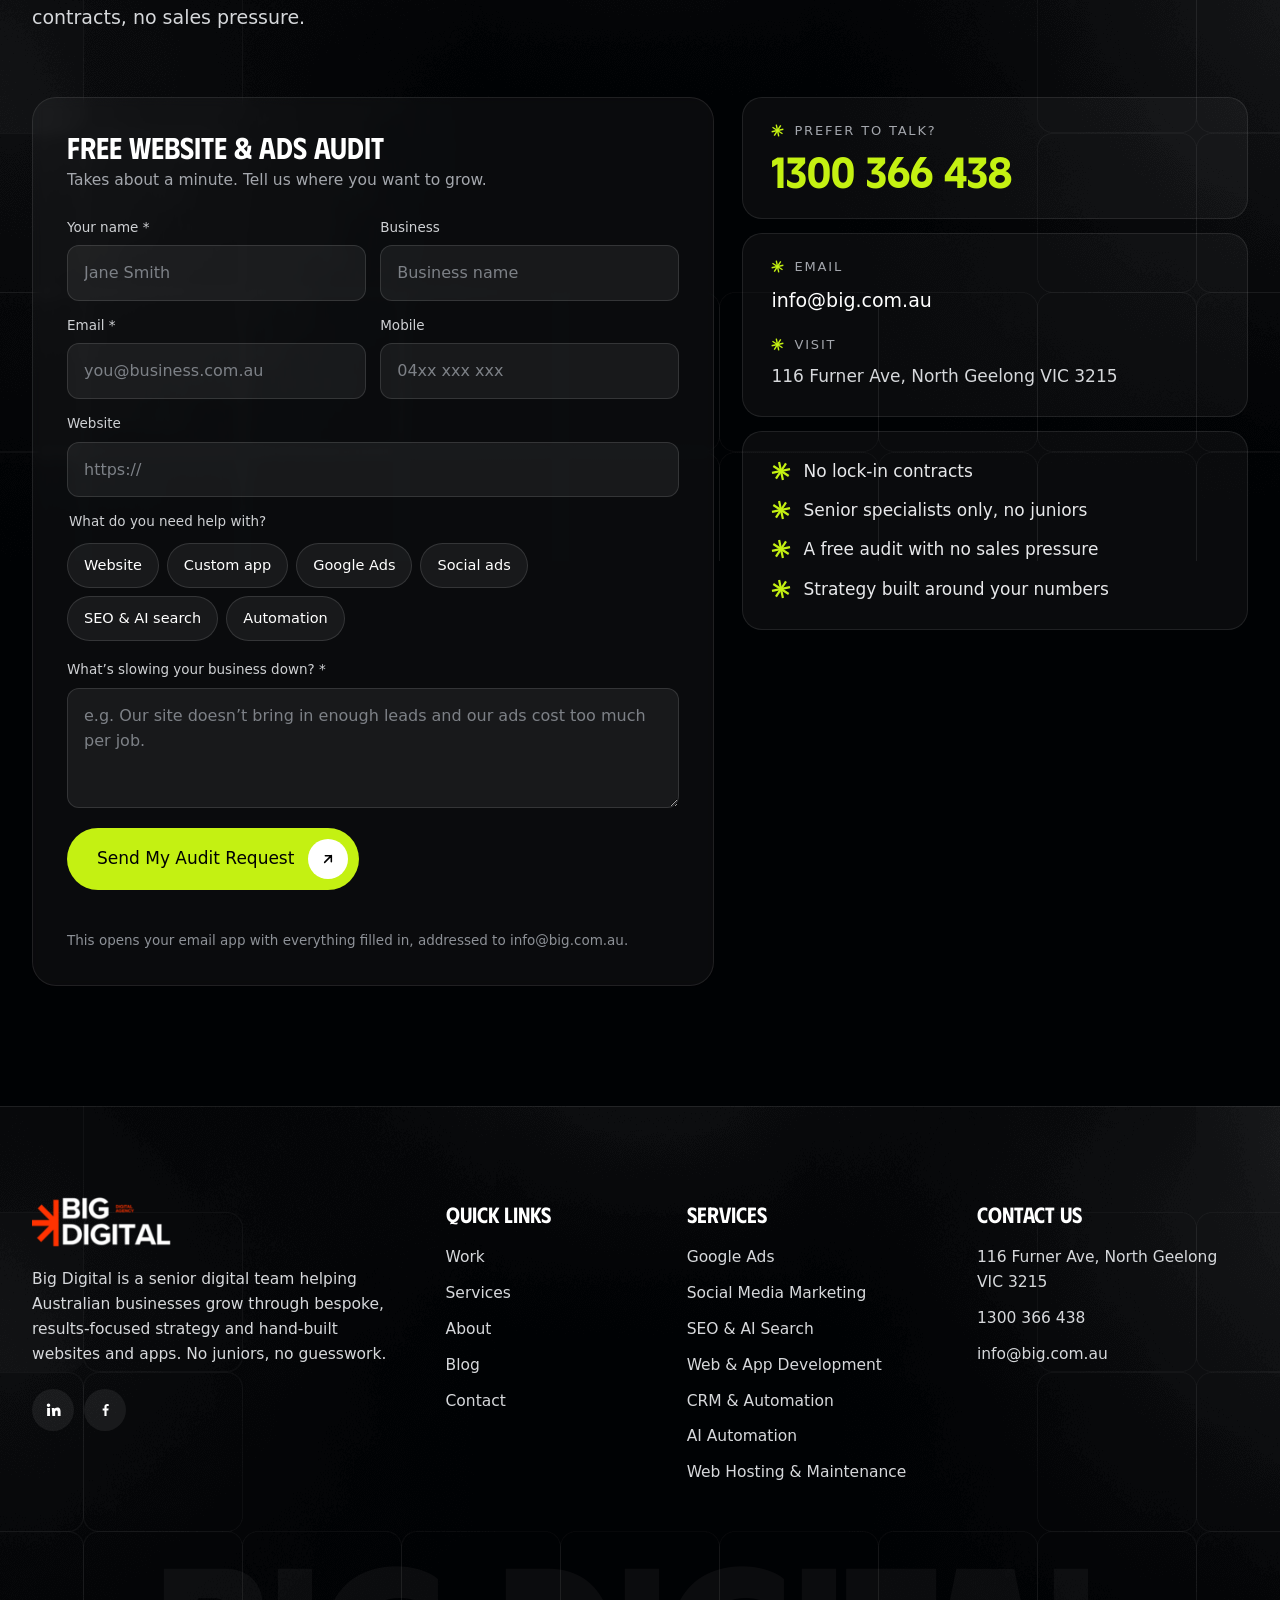
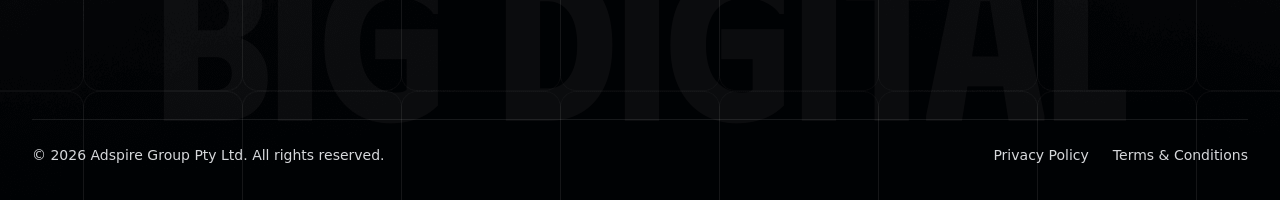
==== commit fcf0ddab: "Add four case studies and a more-sites strip - New case studies: TruckRentals (marketplace), Trash (" ====
--- a/index.html
+++ b/index.html
@@ -26,35 +26,68 @@
   <div class="hero-sub"><img class="ast spin" src="img/bd-asterisk.svg" alt="" width="150" height="150">
     <div class="rv d3"><p>Websites, apps and systems for Aussie businesses that move real things: trucks, tonnes, safety checks and sales. Hand-built by a senior team, with no templates and no subscriptions. Here’s the work, and why it works.</p>
     <div class="ctas"><a class="btn " href="#contact">Get Your Free Audit<span class="ic"><svg viewBox="0 0 24 24" fill="none" stroke="currentColor" stroke-width="2.3" stroke-linecap="round" stroke-linejoin="round"><path d="M7 17 17 7M8 7h9v9"/></svg></span></a><a class="btn ghost" href="#work">See The Work<span class="ic"><svg viewBox="0 0 24 24" fill="none" stroke="currentColor" stroke-width="2.3" stroke-linecap="round" stroke-linejoin="round"><path d="M7 17 17 7M8 7h9v9"/></svg></span></a></div></div></div>
-  <div class="agg countme rv"><div><b data-n="6">6</b><span>builds in this portfolio</span></div><div><b data-n="153">153</b><span>pages built</span></div><div><b data-n="335">335</b><span>edits shipped</span></div><div><b data-n="2">2</b><span>days, fastest launch</span></div></div>
+  <div class="agg countme rv"><div><b data-n="10">10</b><span>case studies</span></div><div><b data-n="187">187</b><span>pages built</span></div><div><b data-n="373">373</b><span>edits shipped</span></div><div><b data-n="2">2</b><span>days, fastest launch</span></div></div>
   </div>
-  <div class="reel" aria-hidden="true"><div class="tr"><img src="img/yarta-demo.webp" alt="" loading="lazy"><img src="img/yarta-how.webp" alt="" loading="lazy"><img src="img/recycle-materials.webp" alt="" loading="lazy"><img src="img/recycle-trace.webp" alt="" loading="lazy"><img src="img/echeck-scene-checks.webp" alt="" loading="lazy"><img src="img/echeck-scene-desk.webp" alt="" loading="lazy"><img src="img/steel-process.webp" alt="" loading="lazy"><img src="img/metals-book.webp" alt="" loading="lazy"><img src="img/twaste-tv.webp" alt="" loading="lazy"><img src="img/twaste-what.webp" alt="" loading="lazy"><img src="img/nun-a-truck.webp" alt="" loading="lazy"><img src="img/nun-a-office.webp" alt="" loading="lazy"><img src="img/yarta-demo.webp" alt="" loading="lazy"><img src="img/yarta-how.webp" alt="" loading="lazy"><img src="img/recycle-materials.webp" alt="" loading="lazy"><img src="img/recycle-trace.webp" alt="" loading="lazy"><img src="img/echeck-scene-checks.webp" alt="" loading="lazy"><img src="img/echeck-scene-desk.webp" alt="" loading="lazy"><img src="img/steel-process.webp" alt="" loading="lazy"><img src="img/metals-book.webp" alt="" loading="lazy"><img src="img/twaste-tv.webp" alt="" loading="lazy"><img src="img/twaste-what.webp" alt="" loading="lazy"><img src="img/nun-a-truck.webp" alt="" loading="lazy"><img src="img/nun-a-office.webp" alt="" loading="lazy"></div></div>
+  <div class="reel" aria-hidden="true"><div class="tr"><img src="img/yarta-demo.webp" alt="" loading="lazy"><img src="img/yarta-how.webp" alt="" loading="lazy"><img src="img/truck-licence.webp" alt="" loading="lazy"><img src="img/truck-list.webp" alt="" loading="lazy"><img src="img/recycle-materials.webp" alt="" loading="lazy"><img src="img/recycle-trace.webp" alt="" loading="lazy"><img src="img/trash-items.webp" alt="" loading="lazy"><img src="img/trash-hero.webp" alt="" loading="lazy"><img src="img/echeck-scene-checks.webp" alt="" loading="lazy"><img src="img/echeck-scene-desk.webp" alt="" loading="lazy"><img src="img/dec-personal.webp" alt="" loading="lazy"><img src="img/dec-space.webp" alt="" loading="lazy"><img src="img/steel-process.webp" alt="" loading="lazy"><img src="img/metals-book.webp" alt="" loading="lazy"><img src="img/nmd-taps.webp" alt="" loading="lazy"><img src="img/nmd-after.webp" alt="" loading="lazy"><img src="img/twaste-tv.webp" alt="" loading="lazy"><img src="img/twaste-what.webp" alt="" loading="lazy"><img src="img/nun-a-truck.webp" alt="" loading="lazy"><img src="img/nun-a-office.webp" alt="" loading="lazy"><img src="img/yarta-demo.webp" alt="" loading="lazy"><img src="img/yarta-how.webp" alt="" loading="lazy"><img src="img/truck-licence.webp" alt="" loading="lazy"><img src="img/truck-list.webp" alt="" loading="lazy"><img src="img/recycle-materials.webp" alt="" loading="lazy"><img src="img/recycle-trace.webp" alt="" loading="lazy"><img src="img/trash-items.webp" alt="" loading="lazy"><img src="img/trash-hero.webp" alt="" loading="lazy"><img src="img/echeck-scene-checks.webp" alt="" loading="lazy"><img src="img/echeck-scene-desk.webp" alt="" loading="lazy"><img src="img/dec-personal.webp" alt="" loading="lazy"><img src="img/dec-space.webp" alt="" loading="lazy"><img src="img/steel-process.webp" alt="" loading="lazy"><img src="img/metals-book.webp" alt="" loading="lazy"><img src="img/nmd-taps.webp" alt="" loading="lazy"><img src="img/nmd-after.webp" alt="" loading="lazy"><img src="img/twaste-tv.webp" alt="" loading="lazy"><img src="img/twaste-what.webp" alt="" loading="lazy"><img src="img/nun-a-truck.webp" alt="" loading="lazy"><img src="img/nun-a-office.webp" alt="" loading="lazy"></div></div>
   <div class="marq"><div class="lbl">Helping Aussie homegrown businesses thrive</div><div class="tr" aria-hidden="true"><span>Junk.com.au</span><span>Recycle Group</span><span>Zeal Refrigeration</span><span>Tobe Healthcare</span><span>24H Melbourne Plumbers</span><span>Lockcorp</span><span>Bayside Blades</span><span>Precision Safes</span><span>Cheap And Best Cleaning</span><span>The Mattress Recycling Company</span><span>Nunjara</span><span>Hektik Automotive</span><span>Junk.com.au</span><span>Recycle Group</span><span>Zeal Refrigeration</span><span>Tobe Healthcare</span><span>24H Melbourne Plumbers</span><span>Lockcorp</span><span>Bayside Blades</span><span>Precision Safes</span><span>Cheap And Best Cleaning</span><span>The Mattress Recycling Company</span><span>Nunjara</span><span>Hektik Automotive</span></div></div>
 </section>
 
 <section class="sec light" id="work"><div class="wrap">
-  <div class="sec-head"><div><div class="k rv">Selected builds</div><h2 class="h2 rv d1">Six builds. <em>Zero templates.</em></h2>
+  <div class="sec-head"><div><div class="k rv">Selected builds</div><h2 class="h2 rv d1">Ten builds. <em>Zero templates.</em></h2>
   <p class="lead rv d2">Each one hand-built around how the business actually works. Open any of them for the brief, the build, the screens and a live demo.</p></div>
   <div class="filters rv" role="group" aria-label="Filter the work"><button class="chip" data-f="all" aria-pressed="true">All work</button><button class="chip" data-f="web" aria-pressed="false">Websites</button><button class="chip" data-f="app" aria-pressed="false">Apps</button><button class="chip" data-f="brand" aria-pressed="false">Brand</button></div></div>
   <div class="cards"><a class="card rv" href="yarta/" data-f="web app" style="--c:#e8892c">
 <span class="shot"><img src="img/yarta-hero.webp" alt="Yarta: Environmental reporting platform" loading="lazy" width="1600" height="1000"></span>
 <span class="row1"><span class="metric"><span class="dot"></span>37 pages built</span><span class="n">01</span></span>
-<h3>Yarta</h3><p>Product site + live demo · Environmental reporting platform</p><span class="go"><svg viewBox="0 0 24 24" fill="none" stroke="currentColor" stroke-width="2.3" stroke-linecap="round" stroke-linejoin="round"><path d="M7 17 17 7M8 7h9v9"/></svg></span></a><a class="card rv d1" href="recycle-group/" data-f="web" style="--c:#e2763a">
+<h3>Yarta</h3><p>Product site + live demo · Environmental reporting platform</p><span class="go"><svg viewBox="0 0 24 24" fill="none" stroke="currentColor" stroke-width="2.3" stroke-linecap="round" stroke-linejoin="round"><path d="M7 17 17 7M8 7h9v9"/></svg></span></a><a class="card rv d1" href="truckrentals/" data-f="web app" style="--c:#1450F5">
+<span class="shot"><img src="img/truck-hero.webp" alt="TruckRentals: Truck rental marketplace" loading="lazy" width="1600" height="1000"></span>
+<span class="row1"><span class="metric"><span class="dot"></span>15 pages built</span><span class="n">02</span></span>
+<h3>TruckRentals</h3><p>Marketplace web app · Truck rental marketplace</p><span class="go"><svg viewBox="0 0 24 24" fill="none" stroke="currentColor" stroke-width="2.3" stroke-linecap="round" stroke-linejoin="round"><path d="M7 17 17 7M8 7h9v9"/></svg></span></a><a class="card rv" href="recycle-group/" data-f="web" style="--c:#e2763a">
 <span class="shot"><img src="img/recycle-hero.webp" alt="Recycle Group: National recycling group" loading="lazy" width="1600" height="1000"></span>
-<span class="row1"><span class="metric"><span class="dot"></span>74 pages built</span><span class="n">02</span></span>
-<h3>Recycle Group</h3><p>Corporate website · National recycling group</p><span class="go"><svg viewBox="0 0 24 24" fill="none" stroke="currentColor" stroke-width="2.3" stroke-linecap="round" stroke-linejoin="round"><path d="M7 17 17 7M8 7h9v9"/></svg></span></a><a class="card rv" href="echeck/" data-f="app" style="--c:#22e06b">
+<span class="row1"><span class="metric"><span class="dot"></span>74 pages built</span><span class="n">03</span></span>
+<h3>Recycle Group</h3><p>Corporate website · National recycling group</p><span class="go"><svg viewBox="0 0 24 24" fill="none" stroke="currentColor" stroke-width="2.3" stroke-linecap="round" stroke-linejoin="round"><path d="M7 17 17 7M8 7h9v9"/></svg></span></a><a class="card rv d1" href="trash/" data-f="web app" style="--c:#FFF800">
+<span class="shot"><img src="img/trash-cart.webp" alt="Trash: Bulky item booking" loading="lazy" width="1600" height="1000"></span>
+<span class="row1"><span class="metric"><span class="dot"></span>61 items, fixed prices</span><span class="n">04</span></span>
+<h3>Trash</h3><p>Booking funnel · Bulky item booking</p><span class="go"><svg viewBox="0 0 24 24" fill="none" stroke="currentColor" stroke-width="2.3" stroke-linecap="round" stroke-linejoin="round"><path d="M7 17 17 7M8 7h9v9"/></svg></span></a><a class="card rv" href="echeck/" data-f="app" style="--c:#22e06b">
 <span class="shot"><img src="img/echeck-scene-hero.webp" alt="eCheck: Safety &amp; compliance app" loading="lazy" width="1600" height="1000"></span>
-<span class="row1"><span class="metric"><span class="dot"></span>58 check types</span><span class="n">03</span></span>
-<h3>eCheck</h3><p>Custom app · Safety &amp; compliance app</p><span class="go"><svg viewBox="0 0 24 24" fill="none" stroke="currentColor" stroke-width="2.3" stroke-linecap="round" stroke-linejoin="round"><path d="M7 17 17 7M8 7h9v9"/></svg></span></a><a class="card rv d1" href="recycled-metals/" data-f="web" style="--c:#cfd8df">
+<span class="row1"><span class="metric"><span class="dot"></span>58 check types</span><span class="n">05</span></span>
+<h3>eCheck</h3><p>Custom app · Safety &amp; compliance app</p><span class="go"><svg viewBox="0 0 24 24" fill="none" stroke="currentColor" stroke-width="2.3" stroke-linecap="round" stroke-linejoin="round"><path d="M7 17 17 7M8 7h9v9"/></svg></span></a><a class="card rv d1" href="declutter/" data-f="web brand" style="--c:#D9A441">
+<span class="shot"><img src="img/dec-hero.webp" alt="Declutter: Decluttering, run by women" loading="lazy" width="1600" height="1000"></span>
+<span class="row1"><span class="metric"><span class="dot"></span>6 pages in one file</span><span class="n">06</span></span>
+<h3>Declutter</h3><p>Brand refresh + website · Decluttering, run by women</p><span class="go"><svg viewBox="0 0 24 24" fill="none" stroke="currentColor" stroke-width="2.3" stroke-linecap="round" stroke-linejoin="round"><path d="M7 17 17 7M8 7h9v9"/></svg></span></a><a class="card rv" href="recycled-metals/" data-f="web" style="--c:#cfd8df">
 <span class="shot"><img src="img/metals-hero.webp" alt="Recycled Metals: Metal collection service" loading="lazy" width="1600" height="1000"></span>
-<span class="row1"><span class="metric"><span class="dot"></span>33 pages built</span><span class="n">04</span></span>
-<h3>Recycled Metals</h3><p>Service website + client portal · Metal collection service</p><span class="go"><svg viewBox="0 0 24 24" fill="none" stroke="currentColor" stroke-width="2.3" stroke-linecap="round" stroke-linejoin="round"><path d="M7 17 17 7M8 7h9v9"/></svg></span></a><a class="card rv" href="t-waste/" data-f="web brand" style="--c:#3cff7d">
+<span class="row1"><span class="metric"><span class="dot"></span>33 pages built</span><span class="n">07</span></span>
+<h3>Recycled Metals</h3><p>Service website + client portal · Metal collection service</p><span class="go"><svg viewBox="0 0 24 24" fill="none" stroke="currentColor" stroke-width="2.3" stroke-linecap="round" stroke-linejoin="round"><path d="M7 17 17 7M8 7h9v9"/></svg></span></a><a class="card rv d1" href="no-more-dumping/" data-f="app web" style="--c:#D8261C">
+<span class="shot"><img src="img/nmd-hero.webp" alt="No More Dumping: Dumped rubbish reporting" loading="lazy" width="1600" height="1000"></span>
+<span class="row1"><span class="metric"><span class="dot"></span>11 pages built</span><span class="n">08</span></span>
+<h3>No More Dumping</h3><p>Reporting app + council console · Dumped rubbish reporting</p><span class="go"><svg viewBox="0 0 24 24" fill="none" stroke="currentColor" stroke-width="2.3" stroke-linecap="round" stroke-linejoin="round"><path d="M7 17 17 7M8 7h9v9"/></svg></span></a><a class="card rv" href="t-waste/" data-f="web brand" style="--c:#3cff7d">
 <span class="shot"><img src="img/twaste-hero.webp" alt="T-Waste: E-waste brand launch" loading="lazy" width="1600" height="1000"></span>
-<span class="row1"><span class="metric"><span class="dot"></span>2 days to launch</span><span class="n">05</span></span>
+<span class="row1"><span class="metric"><span class="dot"></span>2 days to launch</span><span class="n">09</span></span>
 <h3>T-Waste</h3><p>Brand + launch website · E-waste brand launch</p><span class="go"><svg viewBox="0 0 24 24" fill="none" stroke="currentColor" stroke-width="2.3" stroke-linecap="round" stroke-linejoin="round"><path d="M7 17 17 7M8 7h9v9"/></svg></span></a><a class="card rv d1" href="nunjara/" data-f="app" style="--c:#e0a92e">
 <span class="shot"><img src="img/nun-a-field.webp" alt="Nunjara: Soil recycling: load register" loading="lazy" width="1600" height="1000"></span>
-<span class="row1"><span class="metric"><span class="dot"></span>6 tap capture</span><span class="n">06</span></span>
+<span class="row1"><span class="metric"><span class="dot"></span>6 tap capture</span><span class="n">10</span></span>
 <h3>Nunjara</h3><p>App design + prototype · Soil recycling: load register</p><span class="go"><svg viewBox="0 0 24 24" fill="none" stroke="currentColor" stroke-width="2.3" stroke-linecap="round" stroke-linejoin="round"><path d="M7 17 17 7M8 7h9v9"/></svg></span></a></div>
+  <div class="more" id="more-sites"><div class="more-head"><div><div class="k rv">More sites, live now</div><h3 class="rv d1">Plus 9 more brand sites, <em>each one hand-built.</em></h3></div>
+  <p class="rv d2">No templates here either. Tap any of them to open the live site.</p></div>
+  <div class="mgrid"><a class="mt rv" href="https://rdodeployme.github.io/timbercycle-site/" target="_blank" rel="noopener">
+<span class="mi"><img src="img/more-timbercycle.webp" alt="Timbercycle" loading="lazy" width="800" height="500"></span>
+<span class="mx"><b>Timbercycle</b><span>Timber pallet recovery, reuse and recycling across Victoria.</span></span><span class="go"><svg viewBox="0 0 24 24" fill="none" stroke="currentColor" stroke-width="2.3" stroke-linecap="round" stroke-linejoin="round"><path d="M7 17 17 7M8 7h9v9"/></svg></span></a><a class="mt rv d1" href="https://rdodeployme.github.io/vaperecyclers-com-au/" target="_blank" rel="noopener">
+<span class="mi"><img src="img/more-vape.webp" alt="Vape Recyclers" loading="lazy" width="800" height="500"></span>
+<span class="mx"><b>Vape Recyclers</b><span>Safe vape collection bins and drop-off.</span></span><span class="go"><svg viewBox="0 0 24 24" fill="none" stroke="currentColor" stroke-width="2.3" stroke-linecap="round" stroke-linejoin="round"><path d="M7 17 17 7M8 7h9v9"/></svg></span></a><a class="mt rv d2" href="https://rdodeployme.github.io/buildbin-com-au/" target="_blank" rel="noopener">
+<span class="mi"><img src="img/more-buildbin.webp" alt="BuildersBins" loading="lazy" width="800" height="500"></span>
+<span class="mx"><b>BuildersBins</b><span>One recycling station on every new home site.</span></span><span class="go"><svg viewBox="0 0 24 24" fill="none" stroke="currentColor" stroke-width="2.3" stroke-linecap="round" stroke-linejoin="round"><path d="M7 17 17 7M8 7h9v9"/></svg></span></a><a class="mt rv" href="https://rdodeployme.github.io/reforge-metals/" target="_blank" rel="noopener">
+<span class="mi"><img src="img/more-reforge.webp" alt="Reforge Metals" loading="lazy" width="800" height="500"></span>
+<span class="mx"><b>Reforge Metals</b><span>Recycled steel and non-ferrous metal, supplied nationally.</span></span><span class="go"><svg viewBox="0 0 24 24" fill="none" stroke="currentColor" stroke-width="2.3" stroke-linecap="round" stroke-linejoin="round"><path d="M7 17 17 7M8 7h9v9"/></svg></span></a><a class="mt rv d1" href="https://rdodeployme.github.io/eco-plastics/" target="_blank" rel="noopener">
+<span class="mi"><img src="img/more-ecoplastics.webp" alt="Eco Plastics" loading="lazy" width="800" height="500"></span>
+<span class="mx"><b>Eco Plastics</b><span>Plastic recycling for bins, pallets, crates, IBCs and pipe.</span></span><span class="go"><svg viewBox="0 0 24 24" fill="none" stroke="currentColor" stroke-width="2.3" stroke-linecap="round" stroke-linejoin="round"><path d="M7 17 17 7M8 7h9v9"/></svg></span></a><a class="mt rv d2" href="https://rdodeployme.github.io/corio-metals/" target="_blank" rel="noopener">
+<span class="mi"><img src="img/more-corio.webp" alt="Corio Metals" loading="lazy" width="800" height="500"></span>
+<span class="mx"><b>Corio Metals</b><span>Scrap metal drop-off in North Geelong and commercial pickups.</span></span><span class="go"><svg viewBox="0 0 24 24" fill="none" stroke="currentColor" stroke-width="2.3" stroke-linecap="round" stroke-linejoin="round"><path d="M7 17 17 7M8 7h9v9"/></svg></span></a><a class="mt rv" href="https://rdodeployme.github.io/westerly-metals/" target="_blank" rel="noopener">
+<span class="mi"><img src="img/more-westerly.webp" alt="Westerly Metals" loading="lazy" width="800" height="500"></span>
+<span class="mx"><b>Westerly Metals</b><span>Scrap metal drop-off at Moorabool, 6am to 6pm, 7 days.</span></span><span class="go"><svg viewBox="0 0 24 24" fill="none" stroke="currentColor" stroke-width="2.3" stroke-linecap="round" stroke-linejoin="round"><path d="M7 17 17 7M8 7h9v9"/></svg></span></a><a class="mt rv d1" href="https://rdodeployme.github.io/Langi-Ghiran/" target="_blank" rel="noopener">
+<span class="mi"><img src="img/more-lg.webp" alt="LG Recycling" loading="lazy" width="800" height="500"></span>
+<span class="mx"><b>LG Recycling</b><span>Soil recycling and land rehabilitation near Ararat.</span></span><span class="go"><svg viewBox="0 0 24 24" fill="none" stroke="currentColor" stroke-width="2.3" stroke-linecap="round" stroke-linejoin="round"><path d="M7 17 17 7M8 7h9v9"/></svg></span></a><a class="mt rv d2" href="https://rdodeployme.github.io/shred-onepager/" target="_blank" rel="noopener">
+<span class="mi"><img src="img/more-shred.webp" alt="SHRED" loading="lazy" width="800" height="500"></span>
+<span class="mx"><b>SHRED</b><span>Industrial shredding for difficult material streams.</span></span><span class="go"><svg viewBox="0 0 24 24" fill="none" stroke="currentColor" stroke-width="2.3" stroke-linecap="round" stroke-linejoin="round"><path d="M7 17 17 7M8 7h9v9"/></svg></span></a></div></div>
 </div></section>
 
 <section class="results" style="background-image:url(img/bd-results.webp)"><div class="wrap">
--- a/assets/site.css
+++ b/assets/site.css
@@ -164,13 +164,34 @@
 .card.hide{display:none}
 @media(max-width:860px){.cards{grid-template-columns:1fr;gap:20px}.card .go{width:42px;height:42px;right:22px;bottom:22px}.card p{padding-right:50px}}
 
+/* more sites strip */
+.more{margin-top:96px;padding-top:56px;border-top:1px solid var(--line)}
+.more-head{display:flex;justify-content:space-between;align-items:flex-end;gap:24px;flex-wrap:wrap}
+.more-head h3{font:600 clamp(30px,3.4vw,50px)/1 var(--display);text-transform:uppercase;margin:16px 0 0;max-width:22ch}
+.more-head h3 em{color:var(--orange)}
+.more-head p{margin:0;color:var(--body-l);max-width:36ch}
+.mgrid{display:grid;grid-template-columns:repeat(3,1fr);gap:18px;margin-top:40px}
+.mt{display:flex;flex-direction:column;background:#fff;border-radius:18px;padding:10px 10px 18px;text-decoration:none;color:var(--ink);position:relative;transition:transform .4s var(--ease),box-shadow .4s var(--ease)}
+.mt:hover{transform:translateY(-5px);box-shadow:0 30px 60px -36px rgba(0,2,4,.35)}
+.mt .mi{border-radius:11px;overflow:hidden;aspect-ratio:16/10;background:#0b0d10}
+.mt .mi img{width:100%;height:100%;object-fit:cover;object-position:top;transition:transform .9s var(--ease)}
+.mt:hover .mi img{transform:scale(1.05)}
+.mt .mx{display:flex;flex-direction:column;gap:4px;margin:16px 58px 0 8px}
+.mt b{font:600 24px/1 var(--display);text-transform:uppercase}
+.mt .mx span{font-size:14.5px;color:var(--body-l);line-height:1.45}
+.mt .go{position:absolute;right:18px;bottom:18px;width:38px;height:38px;border-radius:50%;background:var(--ink);color:#fff;display:grid;place-items:center;transition:transform .4s var(--ease),background .3s,color .3s}
+.mt .go svg{width:15px;height:15px}
+.mt:hover .go{background:var(--lime);color:var(--ink);transform:rotate(45deg)}
+@media(max-width:980px){.mgrid{grid-template-columns:1fr 1fr}}
+@media(max-width:560px){.mgrid{grid-template-columns:1fr}.more{margin-top:64px}}
+
 /* results band */
 .results{position:relative;overflow:hidden;background:#111 center/cover no-repeat}
 .results::before{content:"";position:absolute;inset:0;background:linear-gradient(90deg,rgba(0,2,4,.94) 0%,rgba(0,2,4,.82) 45%,rgba(0,2,4,.55) 100%)}
 .results .wrap{position:relative;display:grid;grid-template-columns:.8fr 2fr;gap:48px;align-items:center;padding-top:110px;padding-bottom:110px}
 .results h2{font:600 clamp(28px,2.6vw,40px)/1.02 var(--display);text-transform:uppercase;margin:0}
 .results .nums{display:grid;grid-template-columns:repeat(4,1fr);gap:36px}
-.results b{display:block;font:600 clamp(48px,4.9vw,82px)/1 var(--display);color:var(--lime);white-space:nowrap}
+.results b{display:block;font:600 clamp(44px,4.4vw,74px)/1 var(--display);color:var(--lime);white-space:nowrap}
 .results .lbl{display:block;color:#eceef0;font-size:16px;margin-top:10px}
 .results small{display:block;grid-column:1/-1;color:#9ea2a8;font-size:13px;margin-top:6px}
 @media(max-width:980px){.results .wrap{grid-template-columns:1fr;padding-top:80px;padding-bottom:80px}.results .nums{grid-template-columns:1fr 1fr;row-gap:34px}}
